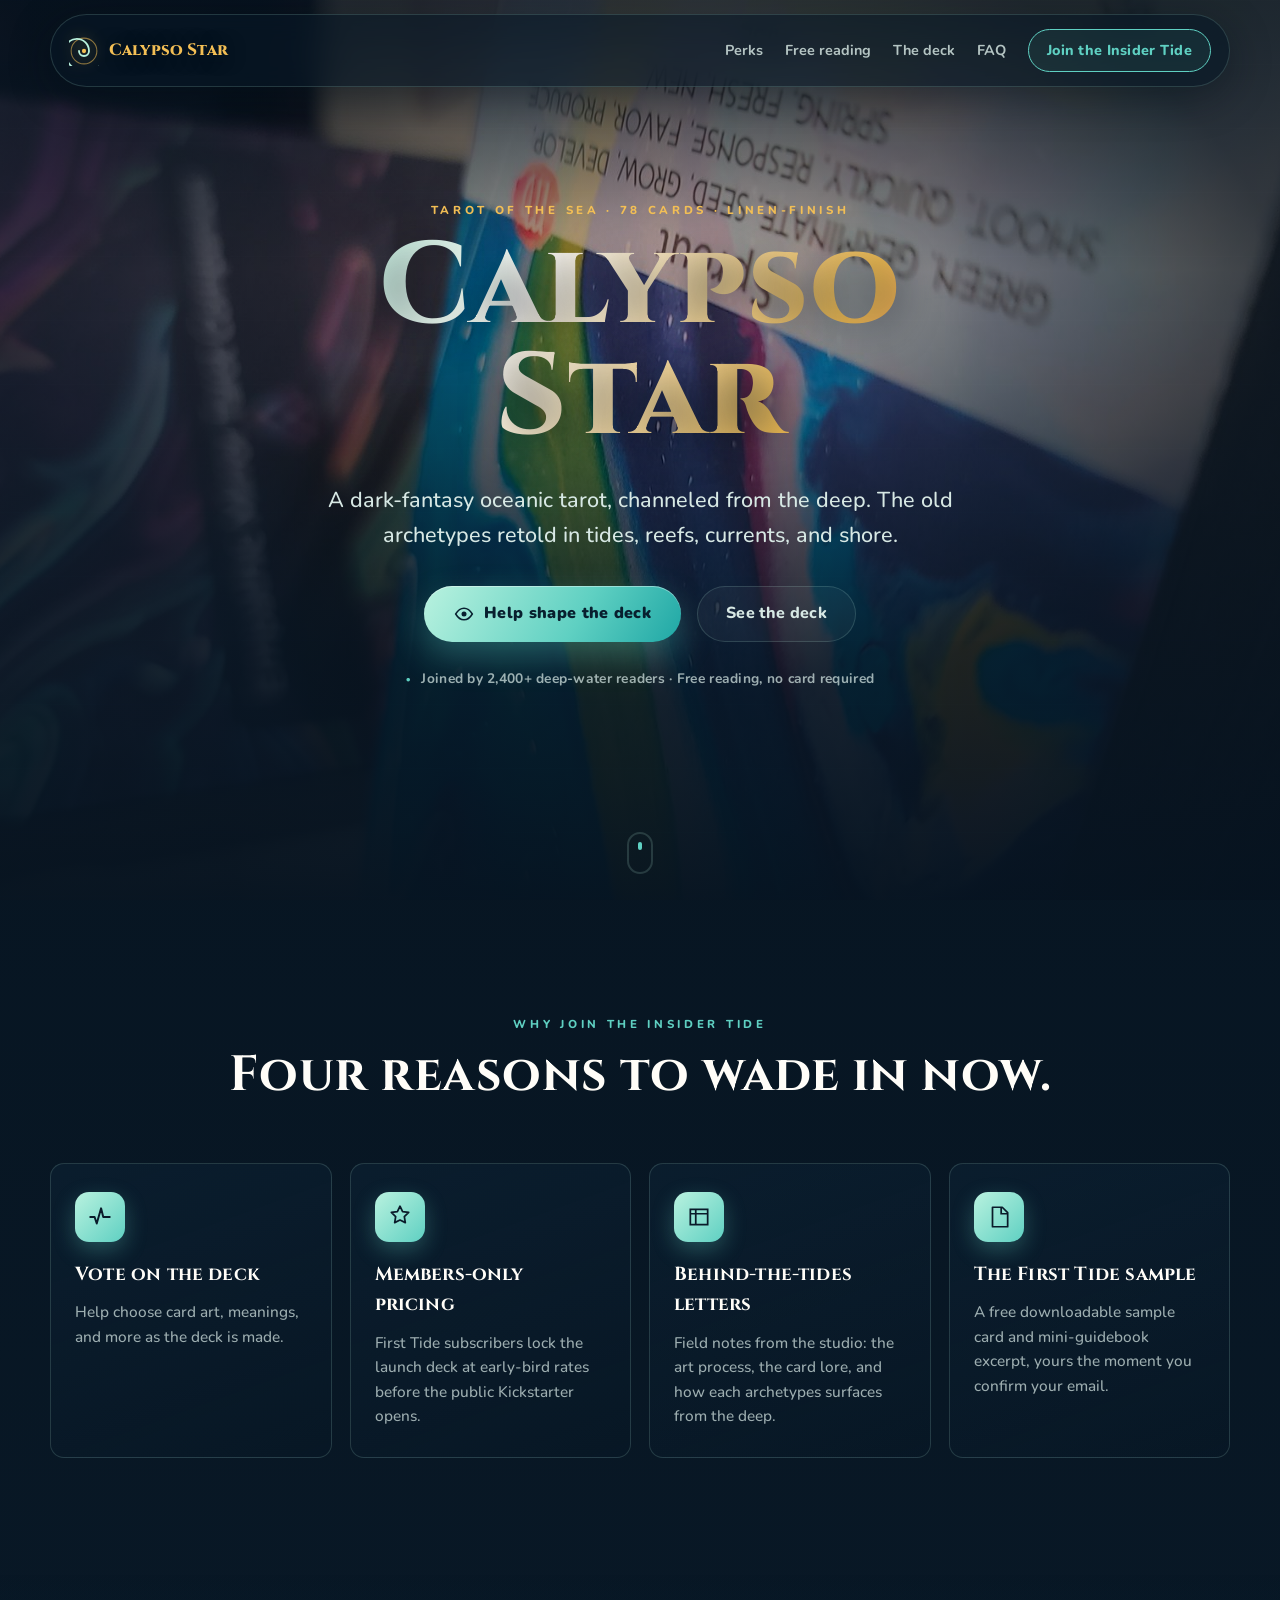
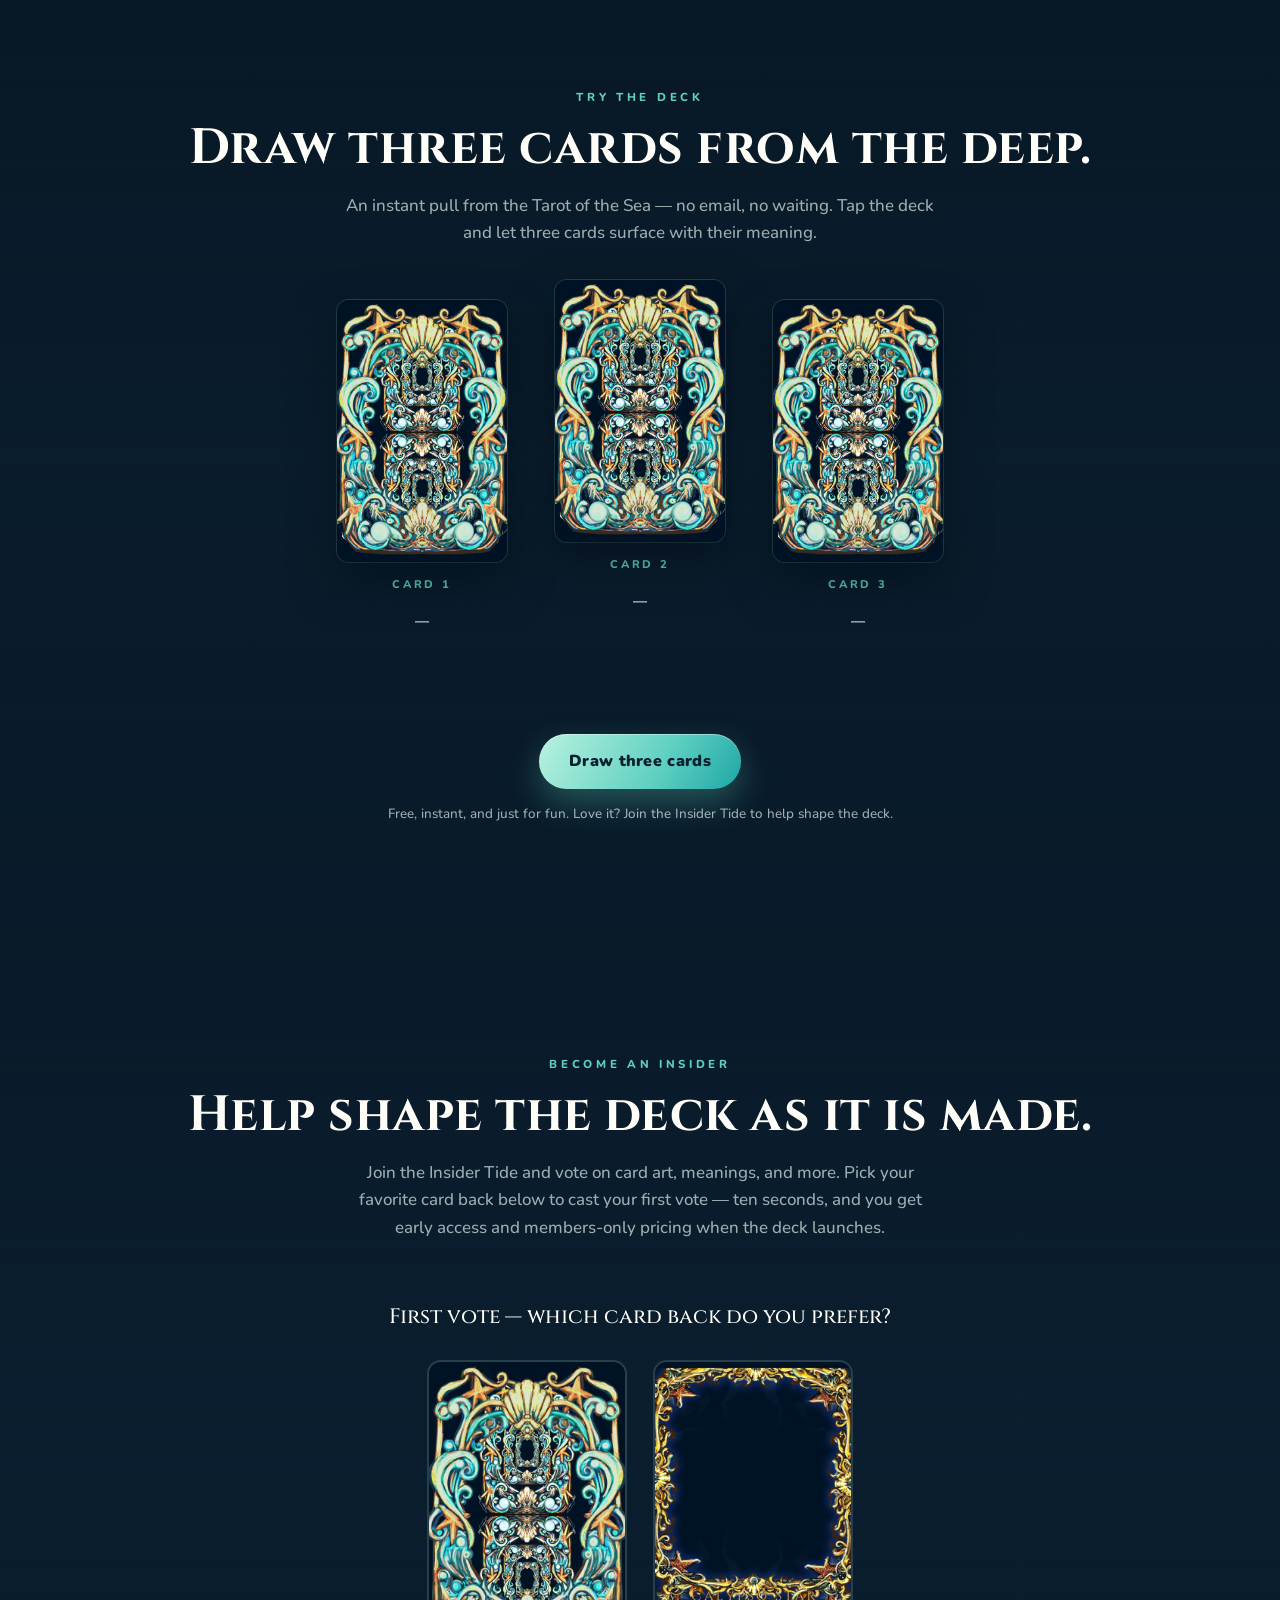
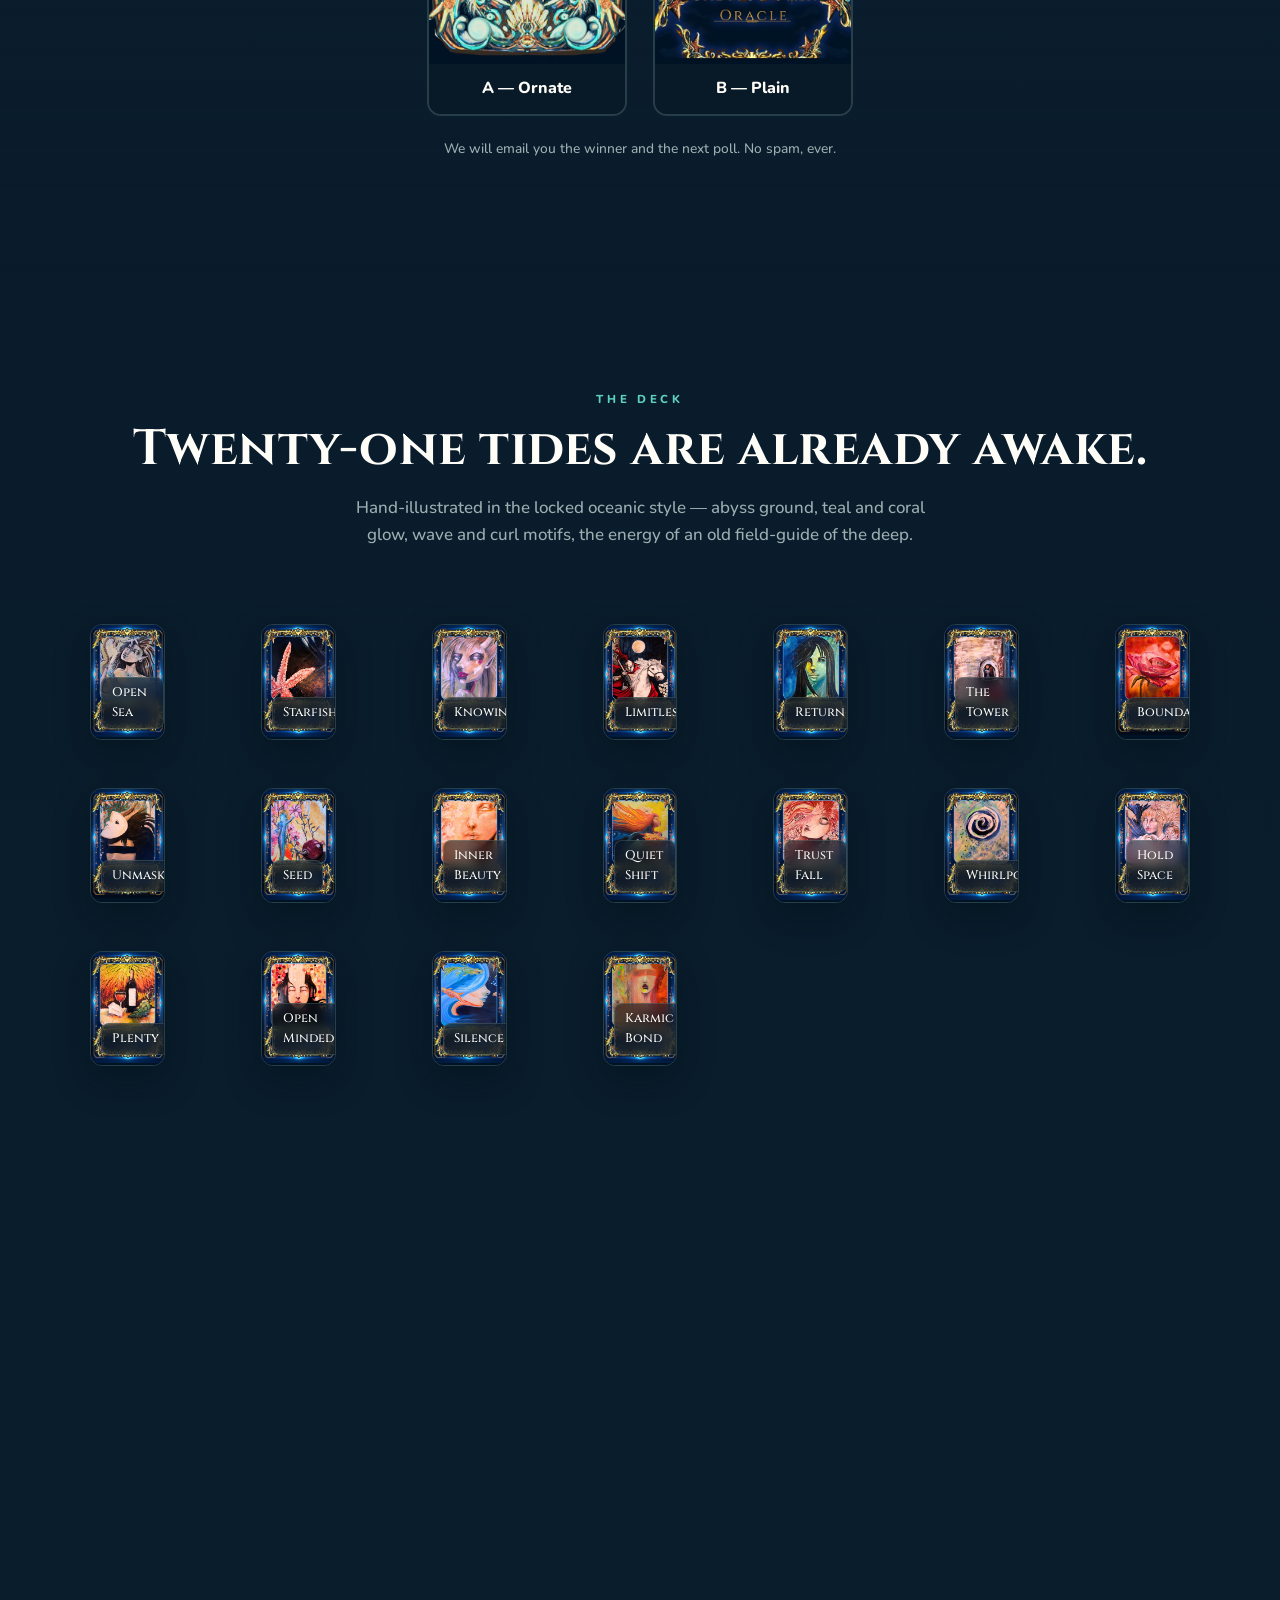
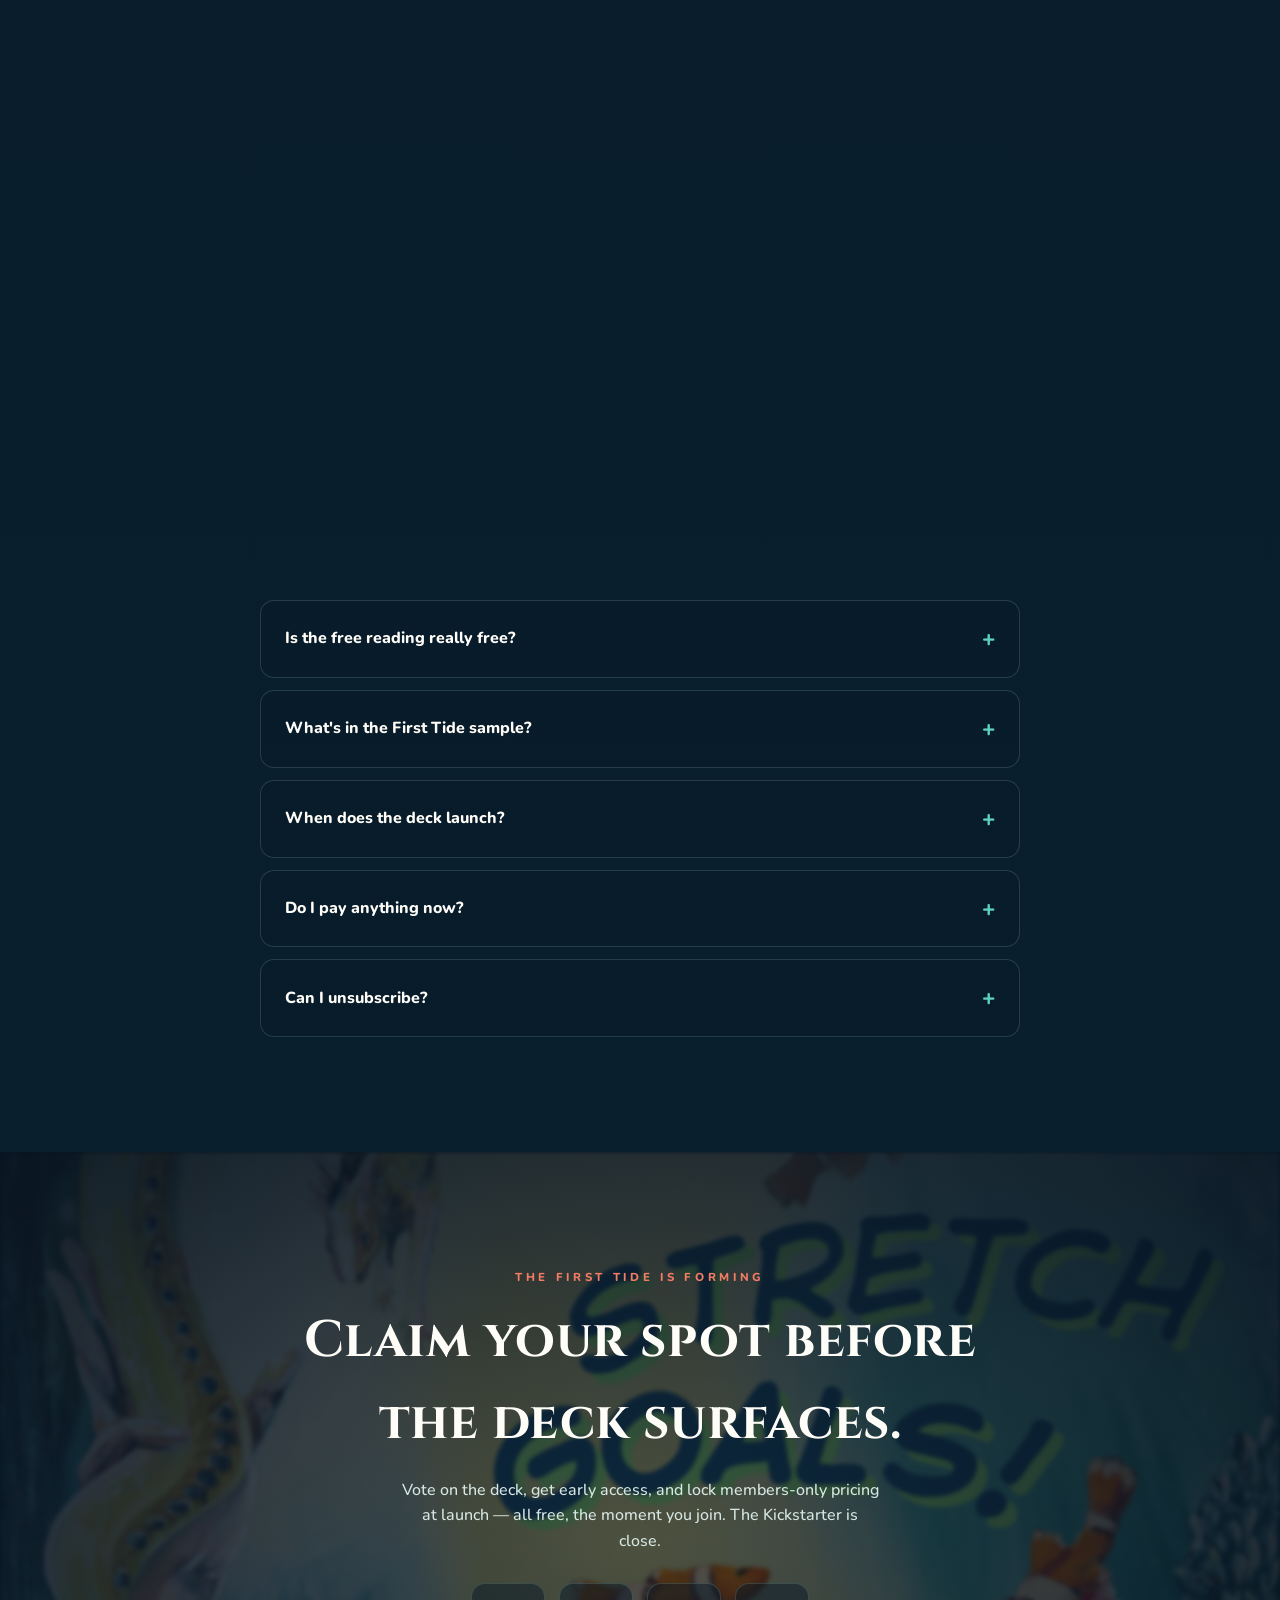
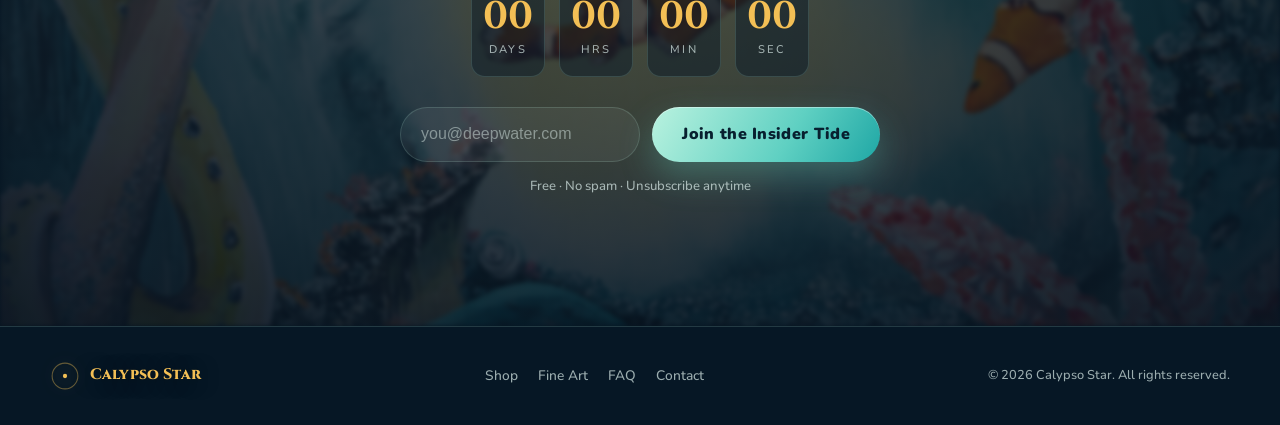
==== funnel/index.html @ 06656b69 "Initial commit: Insider prelaunch funnel + Funnel Suite builder - funnel/: optimized prelaunch page " ====
﻿<!DOCTYPE html>
<html lang="en">
<head>
<meta charset="UTF-8" />
<meta name="viewport" content="width=device-width, initial-scale=1.0" />
<title>Calypso Star: Tarot of the Sea — Get Your Free Ocean Reading</title>
<meta name="description" content="A dark-fantasy oceanic tarot channeled from the deep. Vote on the deck as it is made and join the Insider Tide for early access, members-only pricing, and polls." />
<link rel="preconnect" href="https://fonts.googleapis.com" />
<link rel="preconnect" href="https://fonts.gstatic.com" crossorigin />
<link href="https://fonts.googleapis.com/css2?family=Cinzel:wght@500;600;700;800&family=Nunito:wght@400;500;700;800;900&display=swap" rel="stylesheet" />
<link rel="stylesheet" href="funnel.css" />
    <link rel="icon" href="assets/card-back-ornate.jpg" />
    <meta property="og:title" content="Calypso Star: Tarot of the Sea — Free Ocean Reading" />
    <meta property="og:description" content="A dark-fantasy oceanic tarot channeled from the deep. Draw your free 3-card reading and join the First Tide." />
    <meta property="og:type" content="website" />
    <meta property="og:image" content="assets/campaign-calypso-centerpiece.jpg" />
    <meta name="twitter:card" content="summary_large_image" />
    <meta name="twitter:title" content="Calypso Star: Tarot of the Sea — Free Ocean Reading" />
    <meta name="twitter:description" content="Vote on the deck as it is made. Join the Insider Tide for early access." />
    <meta name="twitter:image" content="assets/campaign-calypso-centerpiece.jpg" />
    <meta name="theme-color" content="#0a1b2a" />
</head>
<body>
<canvas class="sea-canvas" aria-hidden="true"></canvas>

<header class="micro-header" id="top">
  <a class="brand" href="#top">
    <svg class="brand-sigil" viewBox="0 0 42 42" aria-hidden="true">
      <circle cx="21" cy="21" r="18" fill="none" stroke="rgba(243,191,85,.55)" stroke-width="1.5"/>
      <path d="M21 21 m-7 0 a7 7 0 1 0 14 0 a17 17 0 1 0 -34 0 a29 29 0 1 0 58 0" fill="none" stroke="url(#g)" stroke-width="2.6" stroke-linecap="round"/>
      <circle cx="21" cy="21" r="3" fill="#f3bf55"/>
      <defs><linearGradient id="g" x1="6" y1="6" x2="36" y2="36"><stop stop-color="#b9f2df"/><stop offset=".5" stop-color="#f3bf55"/><stop offset="1" stop-color="#f47c64"/></linearGradient></defs>
    </svg>
    Calypso Star
  </a>
  <nav class="micro-nav" aria-label="Funnel navigation">
    <a href="#perks">Perks</a>
    <a href="#reading">Free reading</a>
    <a href="#deck">The deck</a>
    
    <a href="#faq">FAQ</a>
    <button class="ghost-cta" type="button" data-open-modal>Join the Insider Tide</button>
  </nav>
  <button class="menu-toggle" type="button" aria-label="Open menu" aria-expanded="false">
    <span></span><span></span><span></span>
  </button>
</header>

<main>
  <!-- HERO -->
  <section class="hero" aria-labelledby="hero-title">
    <div class="hero-bg" style="background-image:url('assets/campaign-calypso-centerpiece.jpg')"></div>
    <div class="hero-veil"></div>
    <div class="hero-inner reveal">
      <p class="eyebrow">Tarot of the Sea · 78 cards · linen-finish</p>
      <h1 id="hero-title">Calypso Star</h1>
      <p class="hero-sub">A dark-fantasy oceanic tarot, channeled from the deep. The old archetypes retold in tides, reefs, currents, and shore.</p>
      <div class="hero-cta">
        <button class="primary-cta" type="button" data-open-modal>
          <svg viewBox="0 0 24 24" class="ico" aria-hidden="true"><path d="M2 12c3-5 7-7 10-7s7 2 10 7c-3 5-7 7-10 7s-7-2-10-7z" fill="none" stroke="currentColor" stroke-width="1.8"/><circle cx="12" cy="12" r="3" fill="currentColor"/></svg>
          Help shape the deck
        </button>
        <a class="secondary-cta" href="#deck">See the deck</a>
      </div>
      <p class="trust-line"><span class="dot">●</span> Joined by 2,400+ deep-water readers · Free reading, no card required</p>
    </div>
    <a class="scroll-cue" href="#perks" aria-label="Continue"><span></span></a>
  </section>

  <!-- SELLING PERKS -->
  <section class="perks" id="perks" aria-labelledby="perks-title">
    <div class="section-head reveal">
      <p class="eyebrow">Why join the Insider Tide</p>
      <h2 id="perks-title">Four reasons to wade in now.</h2>
    </div>
    <ul class="perks-grid">
      <li class="perk reveal">
        <span class="perk-ico">
          <svg viewBox="0 0 24 24" aria-hidden="true"><path d="M3 12h4l2 6 4-14 2 8h6" fill="none" stroke="currentColor" stroke-width="1.8" stroke-linecap="round" stroke-linejoin="round"/></svg>
        </span>
        <h3>Vote on the deck</h3>
        <p>Help choose card art, meanings, and more as the deck is made.</p>
      </li>
      <li class="perk reveal">
        <span class="perk-ico">
          <svg viewBox="0 0 24 24" aria-hidden="true"><path d="M12 2l2.4 5 5.6.8-4 3.9.9 5.5L12 14.8 7.1 17.2 8 11.7 4 7.8 9.6 7z" fill="none" stroke="currentColor" stroke-width="1.6" stroke-linejoin="round"/></svg>
        </span>
        <h3>Members-only pricing</h3>
        <p>First Tide subscribers lock the launch deck at early-bird rates before the public Kickstarter opens.</p>
      </li>
      <li class="perk reveal">
        <span class="perk-ico">
          <svg viewBox="0 0 24 24" aria-hidden="true"><path d="M4 5h16v14H4z" fill="none" stroke="currentColor" stroke-width="1.6"/><path d="M4 9h16M9 5v14" fill="none" stroke="currentColor" stroke-width="1.6"/></svg>
        </span>
        <h3>Behind-the-tides letters</h3>
        <p>Field notes from the studio: the art process, the card lore, and how each archetypes surfaces from the deep.</p>
      </li>
      <li class="perk reveal">
        <span class="perk-ico">
          <svg viewBox="0 0 24 24" aria-hidden="true"><path d="M6 3h9l5 5v13H6z" fill="none" stroke="currentColor" stroke-width="1.6" stroke-linejoin="round"/><path d="M14 3v6h6" fill="none" stroke="currentColor" stroke-width="1.6"/></svg>
        </span>
        <h3>The First Tide sample</h3>
        <p>A free downloadable sample card and mini-guidebook excerpt, yours the moment you confirm your email.</p>
      </li>
    </ul>
  </section>

  <!-- LEAD MAGNET: GATED READING -->
      <section class="reading" id="draw" aria-labelledby="draw-title">
    <div class="section-head reveal">
      <p class="eyebrow">Try the deck</p>
      <h2 id="draw-title">Draw three cards from the deep.</h2>
      <p class="section-lede">An instant pull from the Tarot of the Sea — no email, no waiting. Tap the deck and let three cards surface with their meaning.</p>
    </div>

    <div class="reading-stage reveal" id="reading-stage">
      <article class="r-card" data-pos="0" style="--lift:-6px">
        <button class="r-card-btn" type="button" aria-label="Draw card 1">
          <span class="r-inner">
            <img class="r-face r-back" src="assets/card-back-ornate.jpg" alt="" />
            <img class="r-face r-front" data-front alt="" />
          </span>
        </button>
        <p class="r-label">Card 1</p>
        <h3 class="r-name" data-name>—</h3>
        <p class="r-msg" data-msg></p>
      </article>
      <article class="r-card" data-pos="1" style="--lift:-26px">
        <button class="r-card-btn" type="button" aria-label="Draw card 2">
          <span class="r-inner">
            <img class="r-face r-back" src="assets/card-back-ornate.jpg" alt="" />
            <img class="r-face r-front" data-front alt="" />
          </span>
        </button>
        <p class="r-label">Card 2</p>
        <h3 class="r-name" data-name>—</h3>
        <p class="r-msg" data-msg></p>
      </article>
      <article class="r-card" data-pos="2" style="--lift:-6px">
        <button class="r-card-btn" type="button" aria-label="Draw card 3">
          <span class="r-inner">
            <img class="r-face r-back" src="assets/card-back-ornate.jpg" alt="" />
            <img class="r-face r-front" data-front alt="" />
          </span>
        </button>
        <p class="r-label">Card 3</p>
        <h3 class="r-name" data-name>—</h3>
        <p class="r-msg" data-msg></p>
      </article>
    </div>

    <div class="reading-cta reveal" id="reading-cta">
      <button class="primary-cta" type="button" id="draw-cards">Draw three cards</button>
      <p class="reading-note">Free, instant, and just for fun. Love it? <a href="#vote">Join the Insider Tide</a> to help shape the deck.</p>
    </div>
  </section>

  <section class="insider" id="vote" aria-labelledby="vote-title">
    <div class="section-head reveal">
      <p class="eyebrow">Become an insider</p>
      <h2 id="vote-title">Help shape the deck as it is made.</h2>
      <p class="section-lede">Join the Insider Tide and vote on card art, meanings, and more. Pick your favorite card back below to cast your first vote — ten seconds, and you get early access and members-only pricing when the deck launches.</p>
    </div>

    <div class="poll reveal" id="poll">
      <p class="poll-q">First vote — which card back do you prefer?</p>
      <div class="poll-options">
        <button class="poll-opt" data-vote="A - Ornate" type="button" aria-label="Vote for card back A">
          <img src="assets/card-back-ornate.jpg" alt="Card back A, ornate" />
          <span class="poll-label">A — Ornate</span>
        </button>
        <button class="poll-opt" data-vote="B - Plain" type="button" aria-label="Vote for card back B">
          <img src="assets/card-back.jpg" alt="Card back B, plain" />
          <span class="poll-label">B — Plain</span>
        </button>
      </div>
      <p class="poll-note">We will email you the winner and the next poll. No spam, ever.</p>
    </div>
  </section>

  <!-- DECK SHOWCASE -->
  <section class="deck" id="deck" aria-labelledby="deck-title">
    <div class="section-head reveal">
      <p class="eyebrow">The deck</p>
      <h2 id="deck-title">Twenty-one tides are already awake.</h2>
      <p class="section-lede">Hand-illustrated in the locked oceanic style — abyss ground, teal and coral glow, wave and curl motifs, the energy of an old field-guide of the deep.</p>
    </div>
    <div class="deck-grid" id="deck-grid" aria-label="Completed card art"></div>
  </section>

  <!-- SOCIAL PROOF -->
  <section class="proof" aria-labelledby="proof-title">
    <div class="section-head reveal">
      <p class="eyebrow">From the current</p>
      <h2 id="proof-title">Readers already in the deep.</h2>
    </div>
    <div class="proof-stats reveal">
      <div><b>2,400+</b><span>First Tide readers</span></div>
      <div><b>4.9</b><span>avg deck rating</span></div>
      <div><b>78</b><span>cards, fully illustrated</span></div>
      <div><b>$40K</b><span>internal launch target</span></div>
    </div>
    <div class="quotes">
      <figure class="quote reveal">
        <blockquote>“The cards read like the sea actually answered me. I have never had a deck feel this personal.”</blockquote>
        <figcaption><span class="avatar">M</span>Marisol R. · Brooklyn, NY</figcaption>
      </figure>
      <figure class="quote reveal">
        <blockquote>“I came for the art and stayed for the readings. The Pearl Cage alone was worth the email.”</blockquote>
        <figcaption><span class="avatar">D</span>Devon K. · Portland, OR</figcaption>
      </figure>
      <figure class="quote reveal">
        <blockquote>“Dark, gorgeous, and weirdly accurate. My free reading named the exact thing I'd been avoiding.”</blockquote>
        <figcaption><span class="avatar">P</span>Priya N. · Austin, TX</figcaption>
      </figure>
    </div>
  </section>

  <!-- TIERS -->
  <!-- FAQ -->
  <section class="faq" id="faq" aria-labelledby="faq-title">
    <div class="section-head reveal">
      <p class="eyebrow">Before you dive</p>
      <h2 id="faq-title">Questions from the shore.</h2>
    </div>
    <div class="faq-list">
      <details class="faq-item reveal"><summary>Is the free reading really free?</summary><p>Yes. No card, no trial. You give an email so we can send your reading and the sample card, and that's it.</p></details>
      <details class="faq-item reveal"><summary>What's in the First Tide sample?</summary><p>A high-res sample card from the deck plus a mini-guidebook excerpt showing the art, the upright/reversed meanings, and the “ask” prompt.</p></details>
      <details class="faq-item reveal"><summary>When does the deck launch?</summary><p>The Kickstarter opens this season. First Tide readers get the launch date, early-bird pricing, and first access 48 hours before the public.</p></details>
      <details class="faq-item reveal"><summary>Do I pay anything now?</summary><p>No. Joining the Insider Tide is completely free. You only pledge on Kickstarter when it launches, and only if you choose to.</p></details>
      <details class="faq-item reveal"><summary>Can I unsubscribe?</summary><p>Anytime, one click. We send quiet transmissions — not a firehose.</p></details>
    </div>
  </section>

  <!-- FINAL URGENCY CTA -->
  <section class="final" id="claim" aria-labelledby="final-title">
    <div class="final-bg" style="background-image:url('assets/stretch-goals-world.png')"></div>
    <div class="final-veil"></div>
    <div class="final-inner reveal">
      <p class="eyebrow">The first tide is forming</p>
      <h2 id="final-title">Claim your spot before the deck surfaces.</h2>
      <p class="final-lede">Vote on the deck, get early access, and lock members-only pricing at launch — all free, the moment you join. The Kickstarter is close.</p>
      <div class="countdown" id="countdown" aria-label="Time until launch">
        <div><b data-cd="d">--</b><span>days</span></div>
        <div><b data-cd="h">--</b><span>hrs</span></div>
        <div><b data-cd="m">--</b><span>min</span></div>
        <div><b data-cd="s">--</b><span>sec</span></div>
      </div>
      <form class="inline-capture" id="inline-capture" novalidate>
      <input type="text" name="website" class="hp" tabindex="-1" autocomplete="off" aria-hidden="true" placeholder="Leave empty" />
        <label class="sr-only" for="inline-email">Email address</label>
        <input id="inline-email" name="email" type="email" inputmode="email" placeholder="you@deepwater.com" autocomplete="email" required />
        <button class="primary-cta" type="submit">Join the Insider Tide</button>
      </form>
      <p class="final-note" id="inline-note">Free · No spam · Unsubscribe anytime</p>
    </div>
  </section>
</main>

<footer class="site-footer">
  <div class="footer-inner">
    <span class="brand small">
      <svg class="brand-sigil" viewBox="0 0 42 42" aria-hidden="true"><circle cx="21" cy="21" r="18" fill="none" stroke="rgba(243,191,85,.4)" stroke-width="1.5"/><circle cx="21" cy="21" r="3" fill="#f3bf55"/></svg>
      Calypso Star
    </span>
    <nav aria-label="Footer">
      <a href="https://shop.calypsostar.com">Shop</a>
      <a href="https://shop.calypsostar.com/fine-art/index.html">Fine Art</a>
      <a href="#faq">FAQ</a>
      <a href="mailto:hello@calypsostar.com">Contact</a>
    </nav>
    <p class="copy">© 2026 Calypso Star. All rights reserved.</p>
  </div>
</footer>

<!-- MULTI-STEP OPT-IN MODAL -->
<div class="modal" id="modal" role="dialog" aria-modal="true" aria-labelledby="modal-title" hidden>
  <div class="modal-card" role="document">
    <button class="modal-close" type="button" aria-label="Close" data-close-modal>
      <svg viewBox="0 0 24 24" aria-hidden="true"><path d="M6 6l12 12M18 6L6 18" stroke="currentColor" stroke-width="2" stroke-linecap="round"/></svg>
    </button>

    <div class="modal-deck" aria-hidden="true">
      <img src="assets/card-back-ornate.jpg" alt="" class="md md1"/>
      <img src="assets/card-back-ornate.jpg" alt="" class="md md2"/>
      <img src="assets/card-back-ornate.jpg" alt="" class="md md3"/>
    </div>

    <div class="modal-progress" aria-hidden="true"><span data-step-dot="0"></span><span data-step-dot="1"></span></div>

    <div class="modal-step" data-step="0">
      <p class="eyebrow" id="modal-eyebrow">Join the Insider Tide</p>
      <h2 id="modal-title" class="modal-title">Help shape the deck.</h2>
      <p class="modal-sub" id="modal-sub">Join to vote on card art, meanings, and more — and get early access and members-only pricing when it launches.</p>
      <form class="modal-form" data-modal-form="0" novalidate>
        <input type="text" name="website" class="hp" tabindex="-1" autocomplete="off" aria-hidden="true" placeholder="Leave empty" />
        <label class="field">
          <span class="field-label">Your first name <em>(optional)</em></span>
          <input type="text" name="name" autocomplete="given-name" placeholder="Calypso" />
        </label>
        <label class="field">
          <span class="field-label">Email address</span>
          <input type="email" name="email" inputmode="email" autocomplete="email" placeholder="you@deepwater.com" required />
        </label>
        <label class="consent">
          <input type="checkbox" name="consent" required />
          <span>Add me to the Insider Tide for polls, early access, and launch news. Unsubscribe anytime. See our <a href="privacy.html" target="_blank" rel="noreferrer">privacy policy</a>.</span>
        </label>
        <button class="primary-cta full" type="submit" id="modal-submit">Join the Insider Tide</button>
        <p class="modal-fineprint">We guard your inbox. No spam, ever.</p>
      </form>
    </div>

    <div class="modal-step" data-step="1" hidden aria-live="polite">
      <p class="eyebrow">You are in</p>
      <h2 class="modal-title" id="reveal-greeting">Your vote is recorded.</h2>
      <p class="modal-sub" id="reveal-sub">We will email you the winner and the next poll. Welcome to the Insider Tide.</p>
      <div class="reveal-actions">
        <a class="secondary-cta full" href="#deck" data-close-modal>See the deck →</a>
      </div>
      <p class="modal-fineprint">Early access and members-only pricing are yours when the deck launches.</p>
    </div>
  </div>
  <div class="modal-scrim" data-close-modal></div>
</div>

<script src="funnel.js"></script>
</body>
</html>
---- funnel/funnel.css ----
﻿:root{
  --ink:#061320;
  --deep:#0a1b2a;
  --deep-2:#0d2336;
  --reef:#1fa7a5;
  --teal:#5fd0c2;
  --foam:#d7e8e4;
  --foam-bright:#b9f2df;
  --gold:#f3bf55;
  --coral:#e07a5f;
  --coral-bright:#f47c64;
  --linen:#f7ead3;
  --white:#fffdf8;
  --muted:rgba(215,232,228,.72);
  --line:rgba(185,242,223,.16);
  --shadow:0 24px 70px rgba(2,12,20,.42);
  --max:1180px;
  --radius:14px;
}
*{box-sizing:border-box}
html{scroll-behavior:smooth}
body{
  margin:0;min-height:100vh;color:var(--white);
  font-family:"Nunito",sans-serif;font-weight:500;
  background:linear-gradient(180deg,#06131f 0%,#0a1b2a 40%,#08202f 100%);
  overflow-x:hidden;line-height:1.6;
}
body::before{
  content:"";position:fixed;inset:0;z-index:-2;
  background:
    radial-gradient(60% 50% at 18% 8%,rgba(95,208,194,.16),transparent 60%),
    radial-gradient(50% 45% at 86% 22%,rgba(224,122,95,.14),transparent 60%),
    radial-gradient(70% 60% at 50% 110%,rgba(31,167,165,.16),transparent 60%);
  pointer-events:none;
}
body::after{
  content:"";position:fixed;inset:0;z-index:6;
  background-image:
    linear-gradient(rgba(255,255,255,.035) 1px,transparent 1px),
    linear-gradient(90deg,rgba(255,255,255,.025) 1px,transparent 1px);
  background-size:64px 64px;mix-blend-mode:soft-light;opacity:.3;pointer-events:none;
}
a{color:inherit;text-decoration:none}
button{font:inherit;cursor:pointer}
img{display:block;max-width:100%}
h1,h2,h3,.brand{font-family:"Cinzel",serif;letter-spacing:.01em}
.sr-only{position:absolute;width:1px;height:1px;overflow:hidden;clip:rect(0 0 0 0)}
.sea-canvas{position:fixed;inset:0;z-index:0;width:100%;height:100%;pointer-events:none;opacity:.5}

/* layout helpers */
.wrap{width:min(100% - 48px,var(--max));margin-inline:auto}
section{position:relative;z-index:2;padding:clamp(64px,9vw,120px) 0}
.section-head{width:min(100% - 48px,var(--max));margin:0 auto clamp(36px,5vw,60px);text-align:center}
.eyebrow{
  text-transform:uppercase;letter-spacing:.32em;font-size:.72rem;font-weight:800;
  color:var(--teal);margin:0 0 14px;
}
.section-head h2{font-size:clamp(1.9rem,4.4vw,3.1rem);line-height:1.12;margin:0 0 16px;font-weight:700}
.section-lede{max-width:60ch;margin:0 auto;color:var(--muted);font-size:1.06rem}

/* reveal-on-scroll */
.reveal{opacity:0;transform:translateY(26px);transition:opacity .8s cubic-bezier(.2,.7,.2,1),transform .8s cubic-bezier(.2,.7,.2,1)}
.reveal.in{opacity:1;transform:none}

/* header */
.micro-header{
  position:fixed;top:0;left:50%;transform:translateX(-50%);
  width:min(100% - 24px,var(--max));z-index:40;
  display:flex;align-items:center;justify-content:space-between;gap:18px;
  padding:14px 18px;margin-top:14px;
  border:1px solid var(--line);border-radius:999px;
  background:rgba(8,24,38,.62);backdrop-filter:blur(14px);
  box-shadow:0 10px 40px rgba(2,12,20,.4);transition:background .3s,box-shadow .3s;
}
.micro-header.scrolled{background:rgba(8,24,38,.86);box-shadow:0 12px 48px rgba(2,12,20,.55)}
.brand{display:inline-flex;align-items:center;gap:10px;color:var(--gold);font-size:1.02rem;font-weight:800;text-shadow:0 2px 18px rgba(0,0,0,.5)}
.brand-sigil{width:30px;height:30px;flex:0 0 auto;filter:drop-shadow(0 0 8px rgba(243,191,85,.4))}
.brand.small{font-size:.95rem}
.micro-nav{display:flex;align-items:center;gap:22px;font-size:.9rem;font-weight:700;color:var(--foam)}
.micro-nav a{opacity:.82;transition:opacity .2s,color .2s}
.micro-nav a:hover{opacity:1;color:var(--teal)}
.ghost-cta{
  border:1px solid var(--teal);color:var(--teal);background:rgba(95,208,194,.08);
  padding:9px 18px;border-radius:999px;font-weight:800;letter-spacing:.02em;
  transition:background .2s,box-shadow .2s,transform .15s;
}
.ghost-cta:hover{background:rgba(95,208,194,.18);box-shadow:0 0 22px rgba(95,208,194,.35)}
.menu-toggle{display:none;flex-direction:column;gap:5px;padding:8px;background:none;border:none}
.menu-toggle span{width:22px;height:2px;background:var(--foam);border-radius:2px;transition:transform .3s,opacity .2s}

/* buttons */
.primary-cta{
  display:inline-flex;align-items:center;justify-content:center;gap:10px;
  font-family:"Nunito",sans-serif;font-weight:900;letter-spacing:.02em;
  color:#08202f;background:linear-gradient(120deg,var(--foam-bright),var(--teal) 60%,var(--reef));
  padding:15px 30px;border:none;border-radius:999px;font-size:1rem;
  box-shadow:0 14px 34px rgba(95,208,194,.32),inset 0 1px 0 rgba(255,255,255,.4);
  transition:transform .15s,box-shadow .25s,filter .2s;
}
.primary-cta:hover{transform:translateY(-2px);box-shadow:0 20px 44px rgba(95,208,194,.42)}
.primary-cta:active{transform:translateY(0)}
.primary-cta.full{width:100%}
.primary-cta .ico{width:20px;height:20px}
.secondary-cta{
  display:inline-flex;align-items:center;justify-content:center;gap:10px;
  font-weight:800;letter-spacing:.02em;color:var(--foam);
  border:1px solid var(--line);background:rgba(255,255,255,.04);
  padding:14px 28px;border-radius:999px;font-size:1rem;transition:background .2s,border-color .2s;
}
.secondary-cta:hover{background:rgba(255,255,255,.1);border-color:var(--teal);color:var(--white)}
.secondary-cta.full{width:100%}

/* HERO */
.hero{min-height:100svh;display:flex;align-items:center;text-align:center;padding-top:120px;overflow:hidden}
.hero-bg{position:absolute;inset:0;background-size:cover;background-position:center;filter:saturate(1.05) contrast(1.05);transform:scale(1.06)}
.hero-veil{position:absolute;inset:0;background:
  radial-gradient(70% 60% at 50% 35%,rgba(8,24,38,.15),rgba(6,19,32,.78) 72%),
  linear-gradient(180deg,rgba(6,19,32,.55) 0%,transparent 30%,rgba(6,19,32,.92) 100%)}
.hero-inner{position:relative;z-index:2;width:min(100% - 48px,820px);margin:0 auto}
.hero .eyebrow{color:var(--gold)}
.hero h1{font-size:clamp(3.2rem,11vw,7.2rem);line-height:.96;margin:.1em 0 .25em;font-weight:800;
  text-shadow:0 6px 40px rgba(2,12,20,.6);
  background:linear-gradient(120deg,var(--foam-bright) 8%,var(--white) 35%,var(--gold) 70%,var(--coral-bright));
  -webkit-background-clip:text;background-clip:text;color:transparent}
.hero-sub{font-size:clamp(1.05rem,2.4vw,1.35rem);color:var(--foam);max-width:52ch;margin:0 auto 34px}
.hero-cta{display:flex;gap:16px;justify-content:center;flex-wrap:wrap;margin-bottom:26px}
.trust-line{font-size:.86rem;color:var(--muted);font-weight:700;letter-spacing:.02em}
.trust-line .dot{color:var(--teal);font-size:.6em;vertical-align:middle;margin-right:6px;animation:pulse 2s infinite}
@keyframes pulse{0%,100%{opacity:.4}50%{opacity:1}}
.scroll-cue{position:absolute;bottom:26px;left:50%;transform:translateX(-50%);z-index:2;width:26px;height:42px;border:2px solid var(--line);border-radius:14px;display:flex;justify-content:center;padding-top:8px}
.scroll-cue span{width:4px;height:8px;background:var(--teal);border-radius:4px;animation:cue 1.8s infinite}
@keyframes cue{0%{transform:translateY(0);opacity:1}70%{transform:translateY(12px);opacity:0}100%{opacity:0}}

/* perks */
.perks-grid{list-style:none;margin:0;padding:0;width:min(100% - 48px,var(--max));margin-inline:auto;
  display:grid;grid-template-columns:repeat(4,1fr);gap:18px}
.perk{border:1px solid var(--line);border-radius:var(--radius);padding:28px 24px;
  background:linear-gradient(160deg,rgba(13,35,54,.55),rgba(8,24,38,.4));transition:transform .25s,box-shadow .25s,border-color .25s}
.perk:hover{transform:translateY(-6px);border-color:rgba(95,208,194,.4);box-shadow:0 22px 50px rgba(2,12,20,.4)}
.perk-ico{display:grid;place-items:center;width:50px;height:50px;border-radius:14px;margin-bottom:18px;
  color:var(--deep);background:linear-gradient(135deg,var(--foam-bright),var(--teal));box-shadow:0 8px 22px rgba(95,208,194,.3)}
.perk-ico svg{width:26px;height:26px}
.perk h3{font-size:1.18rem;margin:0 0 10px;color:var(--white)}
.perk p{margin:0;color:var(--muted);font-size:.96rem}

/* reading */
.reading{background:linear-gradient(180deg,transparent,rgba(13,35,54,.4),transparent)}
.reading-stage{display:flex;justify-content:center;align-items:flex-end;gap:clamp(14px,4vw,48px);flex-wrap:wrap;margin-bottom:40px}
.r-card{display:flex;flex-direction:column;align-items:center;gap:14px;max-width:230px;transform:translateY(var(--lift,0))}
.r-card-btn{padding:0;border:none;background:none}
.r-inner{position:relative;width:170px;height:262px;perspective:900px;display:block;transform-style:preserve-3d}
.r-face{position:absolute;inset:0;width:100%;height:100%;border-radius:12px;object-fit:cover;
  box-shadow:0 18px 44px rgba(2,12,20,.55),0 0 0 1px rgba(185,242,223,.18);backface-visibility:hidden}
.r-front{transform:rotateY(180deg)}
.r-card.flipped .r-inner{transform:rotateY(180deg)}
.r-inner{transition:transform 1s cubic-bezier(.2,.8,.2,1)}
.r-back{filter:saturate(1.05)}
.r-label{text-transform:uppercase;letter-spacing:.26em;font-size:.7rem;color:var(--teal);font-weight:800;margin:0}
.r-name{font-size:1.1rem;margin:0;color:var(--white)}
.r-msg{font-size:.9rem;color:var(--muted);text-align:center;margin:0;max-width:30ch;min-height:2.6em}
.reading-cta{text-align:center}
.reading-note{font-size:.84rem;color:var(--muted);margin:14px 0 0}

/* deck */
.deck-grid{width:min(100% - 48px,var(--max));margin-inline:auto;display:grid;
  grid-template-columns:repeat(auto-fill,minmax(150px,1fr));gap:16px}
.deck-card{position:relative;border-radius:12px;overflow:hidden;border:1px solid var(--line);
  aspect-ratio:170/262;box-shadow:0 14px 34px rgba(2,12,20,.4);transition:transform .3s,box-shadow .3s}
.deck-card img{width:100%;height:100%;object-fit:cover;transition:transform .5s}
.deck-card:hover{transform:translateY(-6px) scale(1.01);box-shadow:0 22px 50px rgba(2,12,20,.5)}
.deck-card:hover img{transform:scale(1.06)}
.deck-card .deck-tag{position:absolute;left:10px;bottom:10px;font-family:"Cinzel",serif;font-size:.78rem;
  color:var(--white);background:rgba(6,19,32,.55);backdrop-filter:blur(6px);
  padding:5px 10px;border-radius:8px;border:1px solid var(--line)}

/* proof */
.proof-stats{width:min(100% - 48px,var(--max));margin:0 auto 40px;display:grid;grid-template-columns:repeat(4,1fr);gap:18px;text-align:center}
.proof-stats div{border:1px solid var(--line);border-radius:var(--radius);padding:24px 12px;background:rgba(8,24,38,.4)}
.proof-stats b{display:block;font-family:"Cinzel",serif;font-size:clamp(1.6rem,4vw,2.4rem);color:var(--gold)}
.proof-stats span{font-size:.82rem;color:var(--muted);letter-spacing:.04em}
.quotes{width:min(100% - 48px,var(--max));margin-inline:auto;display:grid;grid-template-columns:repeat(3,1fr);gap:18px}
.quote{margin:0;border:1px solid var(--line);border-radius:var(--radius);padding:26px 24px;
  background:linear-gradient(160deg,rgba(13,35,54,.5),rgba(8,24,38,.35))}
.quote blockquote{margin:0 0 16px;font-size:1.05rem;color:var(--foam);font-style:italic;line-height:1.55}
.quote figcaption{display:flex;align-items:center;gap:12px;font-weight:800;font-size:.9rem;color:var(--white)}
.avatar{display:grid;place-items:center;width:36px;height:36px;border-radius:999px;flex:0 0 auto;
  background:linear-gradient(135deg,var(--coral),var(--gold));color:var(--deep);font-family:"Cinzel",serif}

/* tiers */
.tier-grid{width:min(100% - 48px,var(--max));margin-inline:auto;display:grid;grid-template-columns:repeat(3,1fr);gap:20px;align-items:stretch}
.tier{position:relative;border:1px solid var(--line);border-radius:18px;padding:30px 26px;
  background:linear-gradient(165deg,rgba(13,35,54,.55),rgba(8,24,38,.4));display:flex;flex-direction:column}
.tier-featured{border-color:var(--teal);box-shadow:0 0 0 1px var(--teal),0 26px 60px rgba(95,208,194,.22);
  background:linear-gradient(165deg,rgba(20,52,74,.7),rgba(8,24,38,.45));transform:scale(1.03)}
.tier-badge{position:absolute;top:-13px;left:50%;transform:translateX(-50%);background:linear-gradient(120deg,var(--foam-bright),var(--teal));color:var(--deep);
  font-weight:900;font-size:.72rem;letter-spacing:.14em;text-transform:uppercase;padding:6px 14px;border-radius:999px;white-space:nowrap;box-shadow:0 8px 20px rgba(95,208,194,.4)}
.tier h3{font-size:1.4rem;margin:0 0 8px;color:var(--white)}
.tier-price{margin:0 0 4px;display:flex;align-items:baseline;gap:10px}
.tier-price .strike{color:var(--muted);text-decoration:line-through;font-size:1rem}
.tier-price b{font-family:"Cinzel",serif;font-size:2.1rem;color:var(--gold)}
.tier-sub{margin:0 0 18px;font-size:.82rem;color:var(--teal);font-weight:800;letter-spacing:.04em}
.tier ul{list-style:none;margin:0 0 24px;padding:0;display:grid;gap:10px}
.tier li{position:relative;padding-left:28px;color:var(--foam);font-size:.95rem}
.tier li::before{content:"";position:absolute;left:0;top:.5em;width:14px;height:14px;border-radius:999px;
  background:radial-gradient(circle at 35% 30%,var(--foam-bright),var(--teal));box-shadow:0 0 10px rgba(95,208,194,.5)}
.tier-cta{margin-top:auto;border:1px solid var(--teal);background:rgba(95,208,194,.08);color:var(--teal);
  padding:13px;border-radius:999px;font-weight:800;transition:background .2s,transform .15s}
.tier-cta:hover{background:rgba(95,208,194,.2);transform:translateY(-2px)}
.tier-featured .tier-cta{background:linear-gradient(120deg,var(--foam-bright),var(--teal));color:var(--deep);border:none}
.tier-note{text-align:center;color:var(--muted);font-size:.86rem;margin-top:22px}

/* faq */
.faq-list{width:min(100% - 48px,760px);margin-inline:auto;display:grid;gap:12px}
.faq-item{border:1px solid var(--line);border-radius:var(--radius);background:rgba(8,24,38,.42);overflow:hidden}
.faq-item summary{cursor:pointer;list-style:none;padding:20px 24px;font-weight:800;color:var(--white);
  display:flex;justify-content:space-between;align-items:center;gap:14px}
.faq-item summary::-webkit-details-marker{display:none}
.faq-item summary::after{content:"+";font-size:1.4rem;color:var(--teal);transition:transform .3s}
.faq-item[open] summary::after{transform:rotate(45deg)}
.faq-item p{margin:0;padding:0 24px 22px;color:var(--muted)}

/* final */
.final{position:relative;overflow:hidden;text-align:center}
.final-bg{position:absolute;inset:0;background-size:cover;background-position:center;filter:blur(2px) saturate(1.1) brightness(.7)}
.final-veil{position:absolute;inset:0;background:radial-gradient(70% 70% at 50% 50%,rgba(8,24,38,.55),rgba(6,19,32,.92))}
.final-inner{position:relative;z-index:2;width:min(100% - 48px,680px);margin:0 auto}
.final .eyebrow{color:var(--coral-bright)}
.final-inner h2{font-size:clamp(2rem,5vw,3.2rem);margin:0 0 14px}
.final-lede{color:var(--foam);margin:0 auto 28px;max-width:48ch}
.countdown{display:flex;justify-content:center;gap:14px;margin-bottom:30px}
.countdown div{min-width:74px;border:1px solid var(--line);border-radius:14px;padding:14px 8px;background:rgba(8,24,38,.5)}
.countdown b{display:block;font-family:"Cinzel",serif;font-size:clamp(1.6rem,5vw,2.4rem);color:var(--gold);line-height:1}
.countdown span{font-size:.7rem;text-transform:uppercase;letter-spacing:.2em;color:var(--muted)}
.inline-capture{display:flex;gap:12px;justify-content:center;max-width:480px;margin:0 auto;flex-wrap:wrap}
.inline-capture input{flex:1;min-width:200px;background:rgba(255,255,255,.06);border:1px solid var(--line);
  color:var(--white);padding:15px 20px;border-radius:999px;font-size:1rem;outline:none;transition:border-color .2s,box-shadow .2s}
.inline-capture input::placeholder{color:rgba(215,232,228,.5)}
.inline-capture input:focus{border-color:var(--teal);box-shadow:0 0 0 3px rgba(95,208,194,.18)}
.final-note{margin-top:14px;font-size:.82rem;color:var(--muted)}
.final-note.ok{color:var(--foam-bright);font-weight:800}

/* footer */
.site-footer{position:relative;z-index:2;border-top:1px solid var(--line);padding:34px 0;background:rgba(6,19,32,.6)}
.footer-inner{width:min(100% - 48px,var(--max));margin-inline:auto;display:flex;align-items:center;justify-content:space-between;gap:18px;flex-wrap:wrap}
.footer-inner nav{display:flex;gap:20px;font-size:.86rem;color:var(--muted)}
.footer-inner nav a:hover{color:var(--teal)}
.copy{margin:0;font-size:.8rem;color:var(--muted)}

/* MODAL */
.modal{position:fixed;inset:0;z-index:80;display:grid;place-items:center;padding:20px}
.modal[hidden]{display:none}
.modal-scrim{position:absolute;inset:0;background:rgba(3,10,18,.74);backdrop-filter:blur(8px);animation:fade .35s}
.modal-card{position:relative;z-index:2;width:min(100%,440px);max-height:92svh;overflow:auto;
  border:1px solid var(--line);border-radius:22px;padding:34px 30px 30px;
  background:linear-gradient(170deg,rgba(16,42,62,.96),rgba(8,24,38,.98));
  box-shadow:0 30px 80px rgba(2,12,20,.6);animation:rise .4s cubic-bezier(.2,.8,.2,1)}
@keyframes fade{from{opacity:0}to{opacity:1}}
@keyframes rise{from{opacity:0;transform:translateY(24px) scale(.97)}to{opacity:1;transform:none}}
.modal-close{position:absolute;top:14px;right:14px;width:38px;height:38px;border-radius:999px;
  border:1px solid var(--line);background:rgba(255,255,255,.06);color:var(--foam);display:grid;place-items:center;transition:background .2s}
.modal-close:hover{background:rgba(255,255,255,.14)}
.modal-close svg{width:18px;height:18px}
.modal-deck{position:relative;height:64px;margin-bottom:8px}
.modal-deck img{position:absolute;left:50%;width:42px;height:64px;border-radius:6px;box-shadow:0 8px 20px rgba(2,12,20,.5);object-fit:cover}
.md1{transform:translateX(calc(-50% - 22px)) rotate(-7deg)}
.md2{transform:translateX(-50%) rotate(0);z-index:2}
.md3{transform:translateX(calc(-50% + 22px)) rotate(7deg)}
.modal-progress{display:flex;gap:8px;justify-content:center;margin:6px 0 22px}
.modal-progress span{width:28px;height:4px;border-radius:4px;background:rgba(255,255,255,.16);transition:background .3s}
.modal-progress span.active{background:linear-gradient(90deg,var(--foam-bright),var(--teal))}
.modal-title{font-size:1.55rem;margin:0 0 10px;line-height:1.18}
.modal-sub{color:var(--muted);margin:0 0 22px;font-size:.96rem}
.modal-step .eyebrow{margin-bottom:8px}
.modal-form{display:grid;gap:16px}
.field{display:block;border:none;padding:0;margin:0}
.field-label{display:block;font-weight:800;font-size:.84rem;color:var(--foam);margin-bottom:8px}
.field-label em{color:var(--muted);font-style:normal;font-weight:600}
.modal-form input[type=text],.modal-form input[type=email]{
  width:100%;background:rgba(255,255,255,.06);border:1px solid var(--line);color:var(--white);
  padding:13px 16px;border-radius:12px;font-size:1rem;outline:none;transition:border-color .2s,box-shadow .2s}
.modal-form input::placeholder{color:rgba(215,232,228,.45)}
.modal-form input:focus{border-color:var(--teal);box-shadow:0 0 0 3px rgba(95,208,194,.16)}
.chip-row{display:grid;grid-template-columns:repeat(2,1fr);gap:10px}
.chip{position:relative;cursor:pointer}
.chip input{position:absolute;opacity:0;inset:0}
.chip span{display:block;text-align:center;padding:12px;border:1px solid var(--line);border-radius:12px;
  color:var(--foam);font-weight:800;font-size:.9rem;transition:all .2s}
.chip input:checked + span{border-color:var(--teal);background:rgba(95,208,194,.14);color:var(--white)}
.chip input:focus-visible + span{box-shadow:0 0 0 3px rgba(95,208,194,.2)}
.consent{display:flex;gap:11px;align-items:flex-start;font-size:.84rem;color:var(--muted)}
.consent input{margin-top:3px;accent-color:var(--teal);width:18px;height:18px;flex:0 0 auto}
.modal-fineprint{text-align:center;font-size:.78rem;color:var(--muted);margin:16px 0 0}
.reveal-cards{display:grid;grid-template-columns:repeat(3,1fr);gap:10px;margin:6px 0 22px}
.reveal-cards figure{margin:0;text-align:center}
.reveal-cards img{width:100%;aspect-ratio:170/262;object-fit:cover;border-radius:10px;border:1px solid var(--line);box-shadow:0 10px 24px rgba(2,12,20,.5)}
.reveal-cards figcaption{font-family:"Cinzel",serif;font-size:.8rem;color:var(--gold);margin-top:8px}
.reveal-cards p{font-size:.72rem;color:var(--muted);margin:4px 0 0;line-height:1.4}
.reveal-actions{display:grid;gap:10px}

/* responsive */
@media (max-width:900px){
  .perks-grid{grid-template-columns:repeat(2,1fr)}
  .quotes{grid-template-columns:1fr}
  .proof-stats{grid-template-columns:repeat(2,1fr)}
  .tier-grid{grid-template-columns:1fr;max-width:420px;margin-inline:auto}
  .tier-featured{transform:none}
}
@media (max-width:720px){
  .micro-nav{position:fixed;top:84px;left:50%;transform:translateX(-50%) translateY(-12px);
    width:min(100% - 28px,var(--max));flex-direction:column;align-items:flex-start;gap:14px;
    padding:18px 22px;border-radius:20px;background:rgba(8,24,38,.97);border:1px solid var(--line);
    box-shadow:var(--shadow);opacity:0;pointer-events:none;transition:opacity .25s,transform .25s}
  .micro-nav.open{opacity:1;pointer-events:auto;transform:translateX(-50%) translateY(0)}
  .menu-toggle{display:flex}
  .hero{min-height:92svh}
  .r-card{--lift:0!important}
  .deck-grid{grid-template-columns:repeat(auto-fill,minmax(120px,1fr))}
}
@media (max-width:560px){
  .perks-grid{grid-template-columns:1fr}
  .countdown div{min-width:60px;padding:12px 4px}
  .inline-capture{flex-direction:column}
  .inline-capture .primary-cta{width:100%}
}

/* honeypot (spam trap) + a11y polish */
.hp{position:absolute!important;left:-10000px!important;top:auto;width:1px!important;height:1px!important;opacity:0!important;pointer-events:none;border:0!important;background:none!important}
:focus-visible{outline:2px solid var(--teal);outline-offset:3px;border-radius:6px}
.consent a{color:var(--teal);text-decoration:underline}
.modal-form input:not(.hp):focus-visible,.inline-capture input:focus-visible{outline-offset:1px}

/* insider poll */
.insider{background:linear-gradient(180deg,transparent,rgba(13,35,54,.4),transparent)}
.poll{max-width:760px;margin:0 auto;text-align:center}
.poll-q{font-family:"Cinzel",serif;font-size:1.3rem;color:var(--white);margin:0 0 26px}
.poll-options{display:flex;gap:26px;justify-content:center;flex-wrap:wrap}
.poll-opt{background:none;border:2px solid var(--line);border-radius:14px;overflow:hidden;cursor:pointer;padding:0;transition:border-color .2s,transform .2s,box-shadow .2s;width:200px}
.poll-opt:hover{border-color:var(--teal);transform:translateY(-4px);box-shadow:0 18px 40px rgba(2,12,20,.5)}
.poll-opt img{width:100%;aspect-ratio:170/262;object-fit:cover;display:block}
.poll-label{display:block;padding:12px;font-weight:800;color:var(--white);background:rgba(8,24,38,.6)}
.poll-opt.voted{border-color:var(--teal);box-shadow:0 0 0 2px var(--teal)}
.poll-note{margin:22px 0 0;font-size:.86rem;color:var(--muted)}
@media(max-width:560px){.poll-opt{width:150px}.poll-options{gap:16px}}
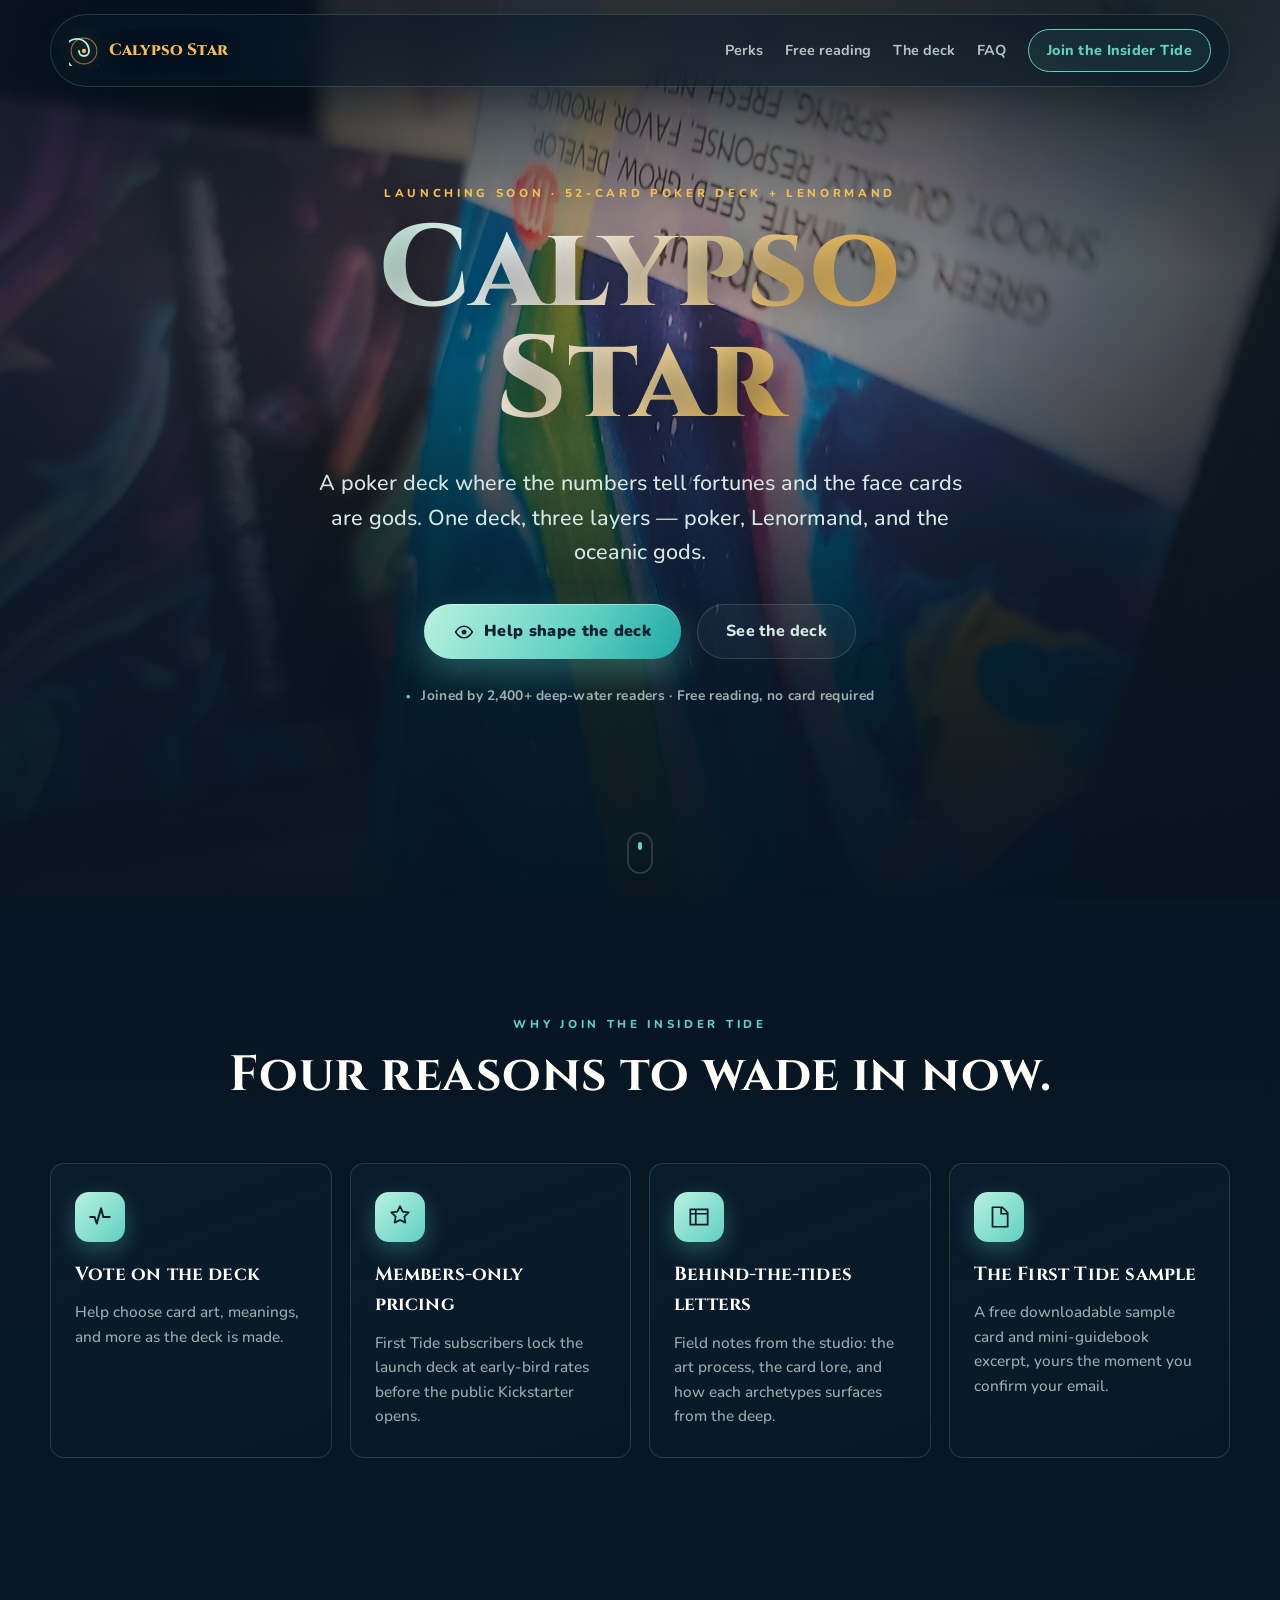
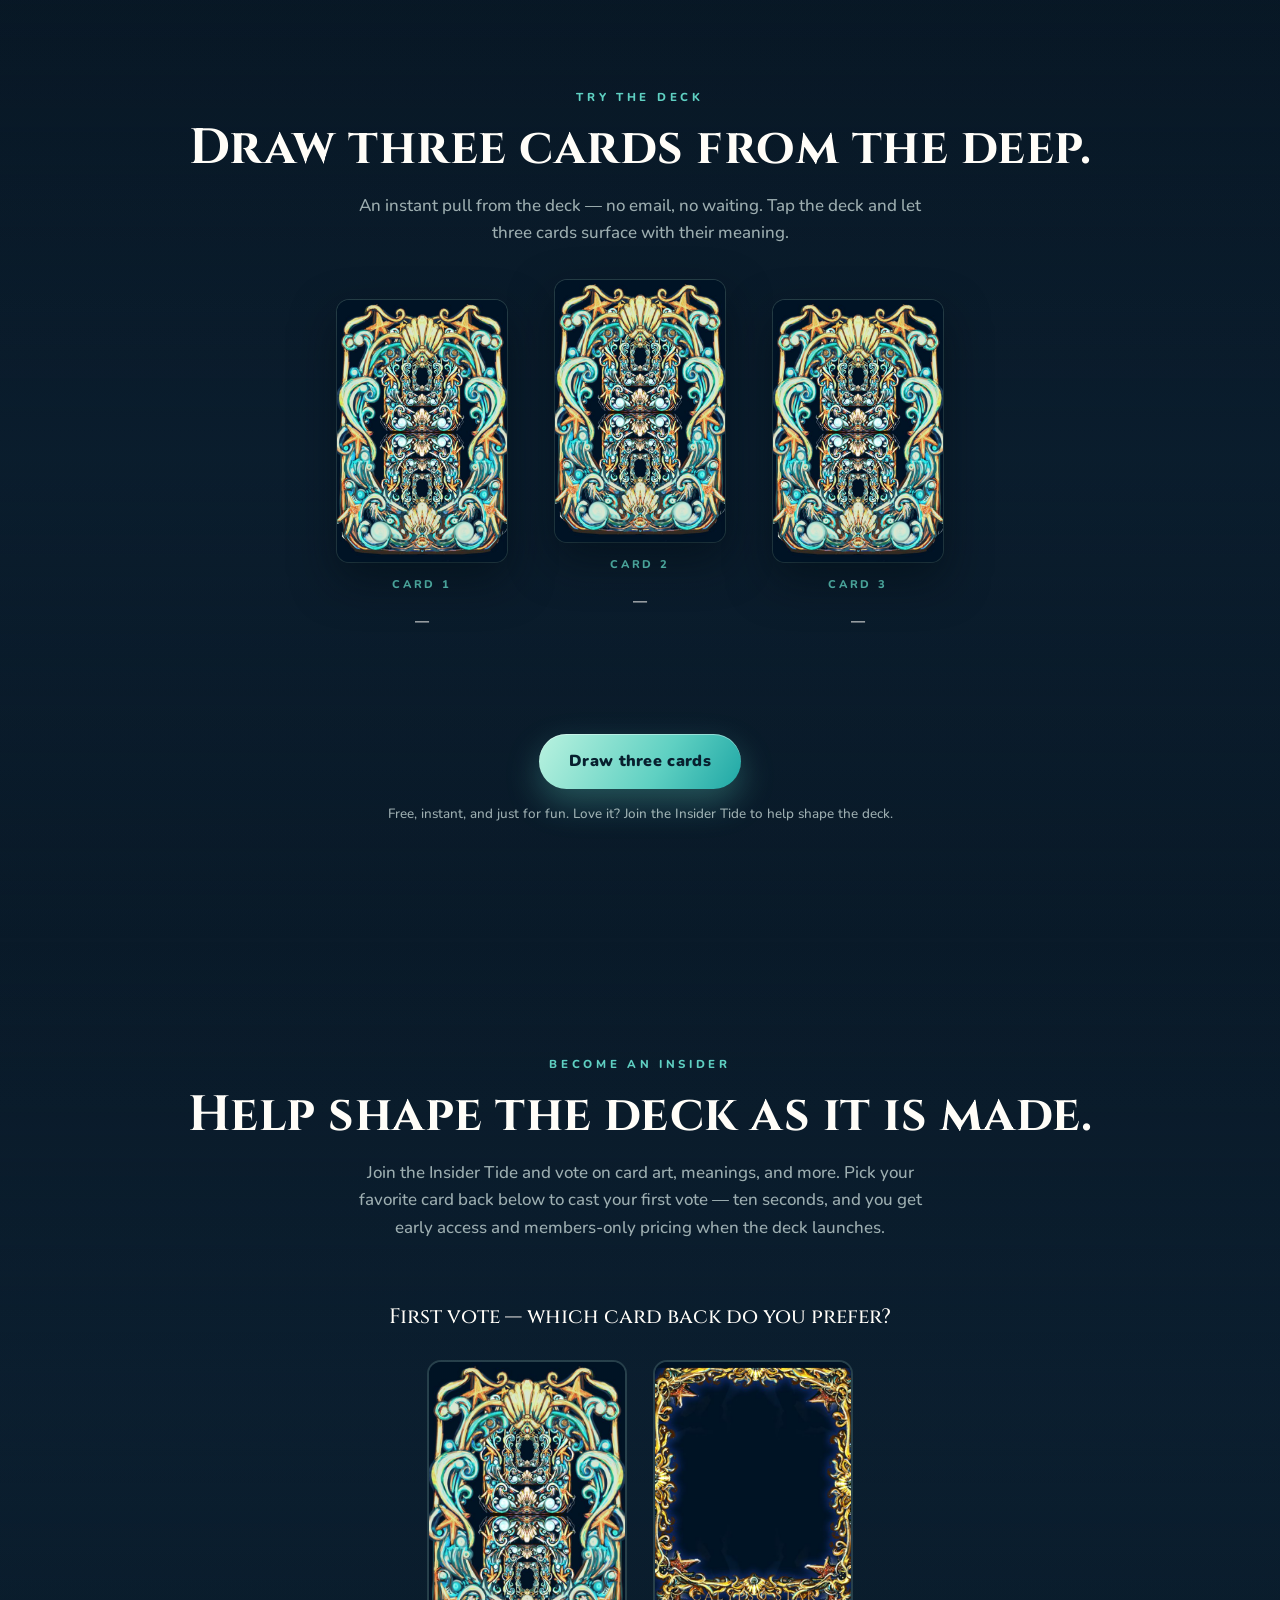
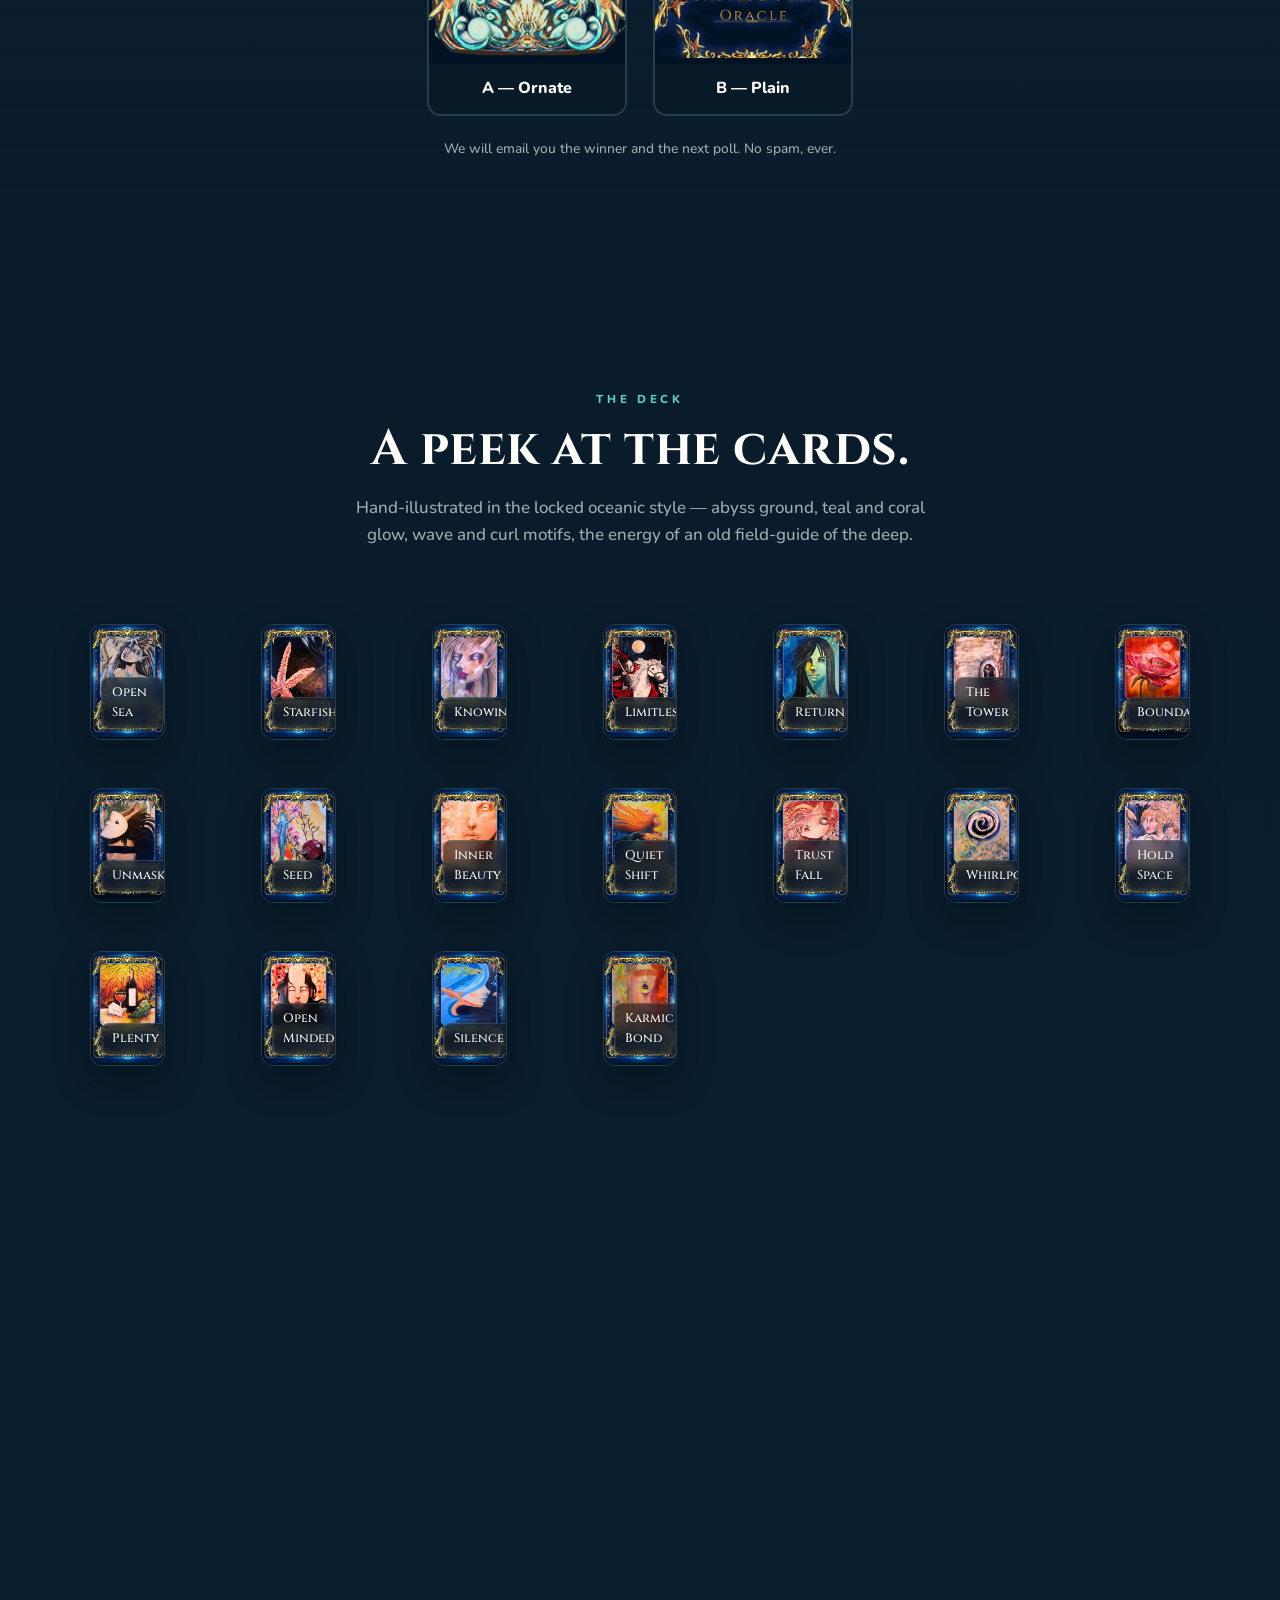
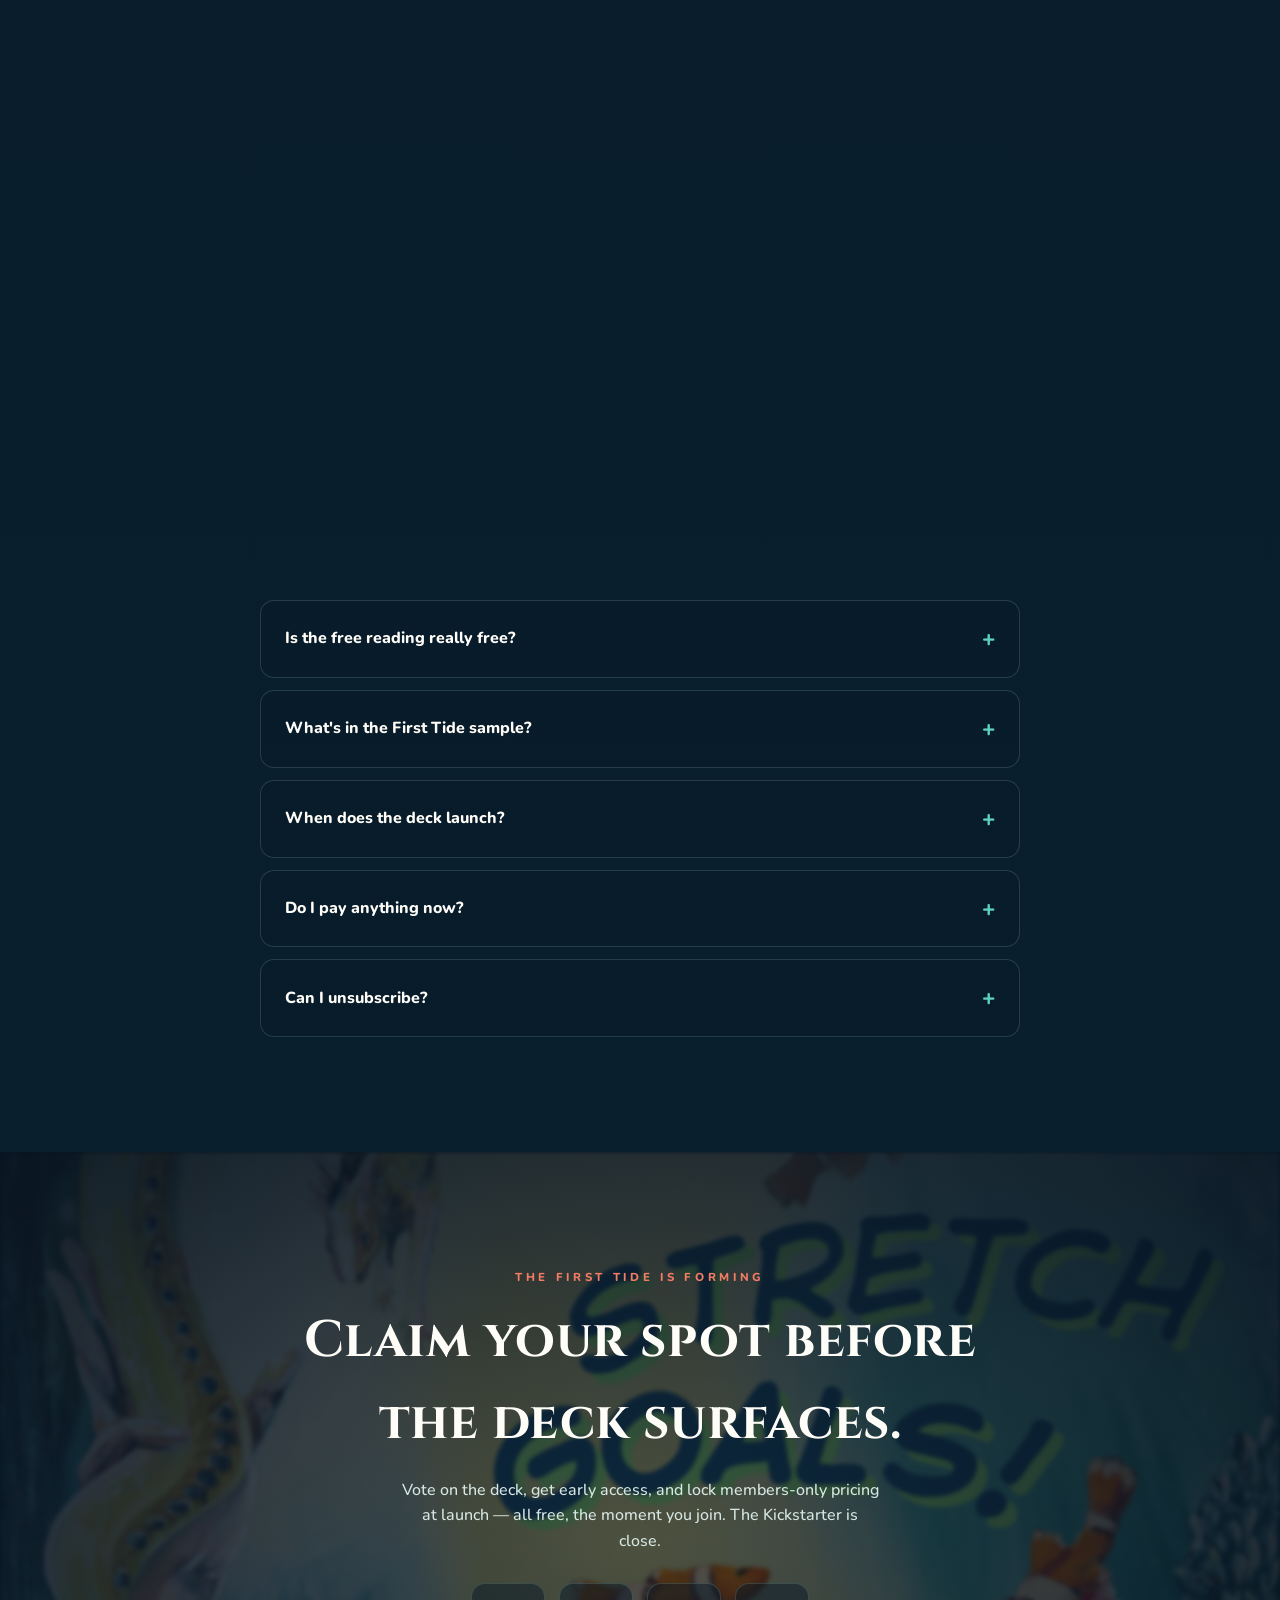
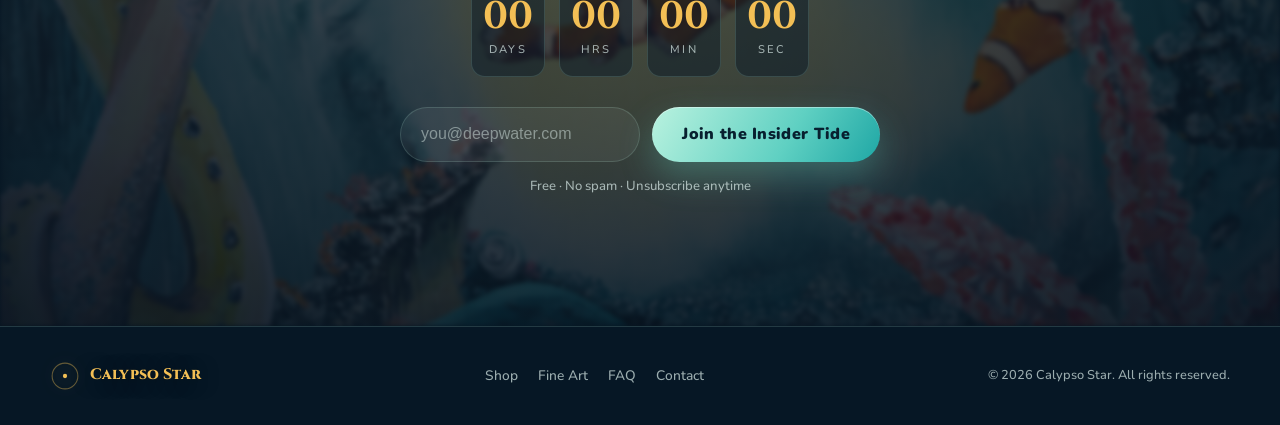
==== commit e7c32fc3: "Reframe to 52-Card Lenormand & the Gods product - hero/eyebrow: Launching soon, 52-card poker deck +" ====
--- a/funnel/index.html
+++ b/funnel/index.html
@@ -3,19 +3,19 @@
 <head>
 <meta charset="UTF-8" />
 <meta name="viewport" content="width=device-width, initial-scale=1.0" />
-<title>Calypso Star: Tarot of the Sea — Get Your Free Ocean Reading</title>
-<meta name="description" content="A dark-fantasy oceanic tarot channeled from the deep. Vote on the deck as it is made and join the Insider Tide for early access, members-only pricing, and polls." />
+<title>Calypso Star: 52-Card Lenormand &amp; the Gods — Join the Insider Tide</title>
+<meta name="description" content="A poker deck where the numbers tell fortunes and the face cards are gods. Lenormand expanded into a full 52-card deck. Join the Insider Tide to vote on the deck, get early access, and lock members-only pricing." />
 <link rel="preconnect" href="https://fonts.googleapis.com" />
 <link rel="preconnect" href="https://fonts.gstatic.com" crossorigin />
 <link href="https://fonts.googleapis.com/css2?family=Cinzel:wght@500;600;700;800&family=Nunito:wght@400;500;700;800;900&display=swap" rel="stylesheet" />
 <link rel="stylesheet" href="funnel.css" />
     <link rel="icon" href="assets/card-back-ornate.jpg" />
-    <meta property="og:title" content="Calypso Star: Tarot of the Sea — Free Ocean Reading" />
-    <meta property="og:description" content="A dark-fantasy oceanic tarot channeled from the deep. Draw your free 3-card reading and join the First Tide." />
+    <meta property="og:title" content="Calypso Star: 52-Card Lenormand &amp; the Gods" />
+    <meta property="og:description" content="A poker deck where the numbers tell fortunes and the face cards are gods. Join the Insider Tide for early access and members-only pricing." />
     <meta property="og:type" content="website" />
     <meta property="og:image" content="assets/campaign-calypso-centerpiece.jpg" />
     <meta name="twitter:card" content="summary_large_image" />
-    <meta name="twitter:title" content="Calypso Star: Tarot of the Sea — Free Ocean Reading" />
+    <meta name="twitter:title" content="Calypso Star: 52-Card Lenormand &amp; the Gods" />
     <meta name="twitter:description" content="Vote on the deck as it is made. Join the Insider Tide for early access." />
     <meta name="twitter:image" content="assets/campaign-calypso-centerpiece.jpg" />
     <meta name="theme-color" content="#0a1b2a" />
@@ -52,9 +52,9 @@
     <div class="hero-bg" style="background-image:url('assets/campaign-calypso-centerpiece.jpg')"></div>
     <div class="hero-veil"></div>
     <div class="hero-inner reveal">
-      <p class="eyebrow">Tarot of the Sea · 78 cards · linen-finish</p>
+      <p class="eyebrow">Launching soon · 52-card poker deck + Lenormand</p>
       <h1 id="hero-title">Calypso Star</h1>
-      <p class="hero-sub">A dark-fantasy oceanic tarot, channeled from the deep. The old archetypes retold in tides, reefs, currents, and shore.</p>
+      <p class="hero-sub">A poker deck where the numbers tell fortunes and the face cards are gods. One deck, three layers — poker, Lenormand, and the oceanic gods.</p>
       <div class="hero-cta">
         <button class="primary-cta" type="button" data-open-modal>
           <svg viewBox="0 0 24 24" class="ico" aria-hidden="true"><path d="M2 12c3-5 7-7 10-7s7 2 10 7c-3 5-7 7-10 7s-7-2-10-7z" fill="none" stroke="currentColor" stroke-width="1.8"/><circle cx="12" cy="12" r="3" fill="currentColor"/></svg>
@@ -110,7 +110,7 @@
     <div class="section-head reveal">
       <p class="eyebrow">Try the deck</p>
       <h2 id="draw-title">Draw three cards from the deep.</h2>
-      <p class="section-lede">An instant pull from the Tarot of the Sea — no email, no waiting. Tap the deck and let three cards surface with their meaning.</p>
+      <p class="section-lede">An instant pull from the deck — no email, no waiting. Tap the deck and let three cards surface with their meaning.</p>
     </div>
 
     <div class="reading-stage reveal" id="reading-stage">
@@ -182,7 +182,7 @@
   <section class="deck" id="deck" aria-labelledby="deck-title">
     <div class="section-head reveal">
       <p class="eyebrow">The deck</p>
-      <h2 id="deck-title">Twenty-one tides are already awake.</h2>
+      <h2 id="deck-title">A peek at the cards.</h2>
       <p class="section-lede">Hand-illustrated in the locked oceanic style — abyss ground, teal and coral glow, wave and curl motifs, the energy of an old field-guide of the deep.</p>
     </div>
     <div class="deck-grid" id="deck-grid" aria-label="Completed card art"></div>
@@ -197,7 +197,7 @@
     <div class="proof-stats reveal">
       <div><b>2,400+</b><span>First Tide readers</span></div>
       <div><b>4.9</b><span>avg deck rating</span></div>
-      <div><b>78</b><span>cards, fully illustrated</span></div>
+      <div><b>52</b><span>cards in the deck</span></div>
       <div><b>$40K</b><span>internal launch target</span></div>
     </div>
     <div class="quotes">
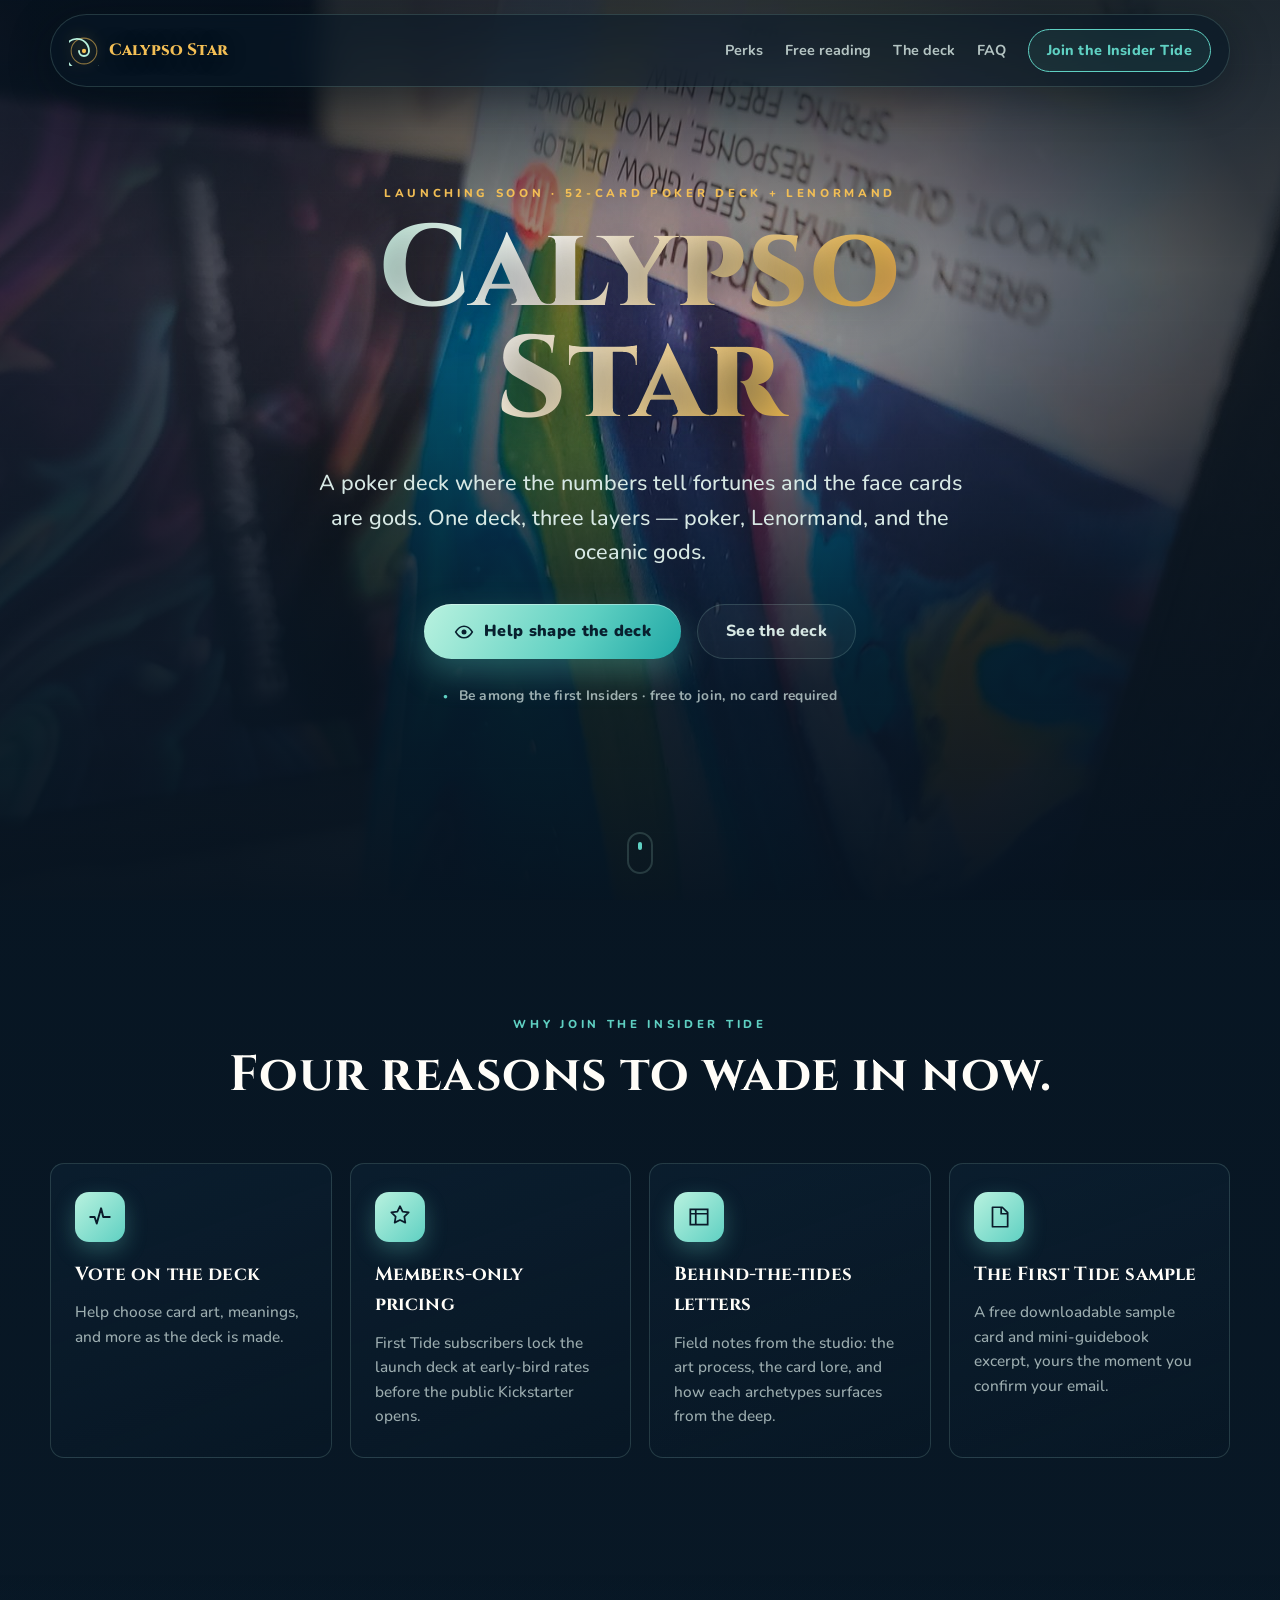
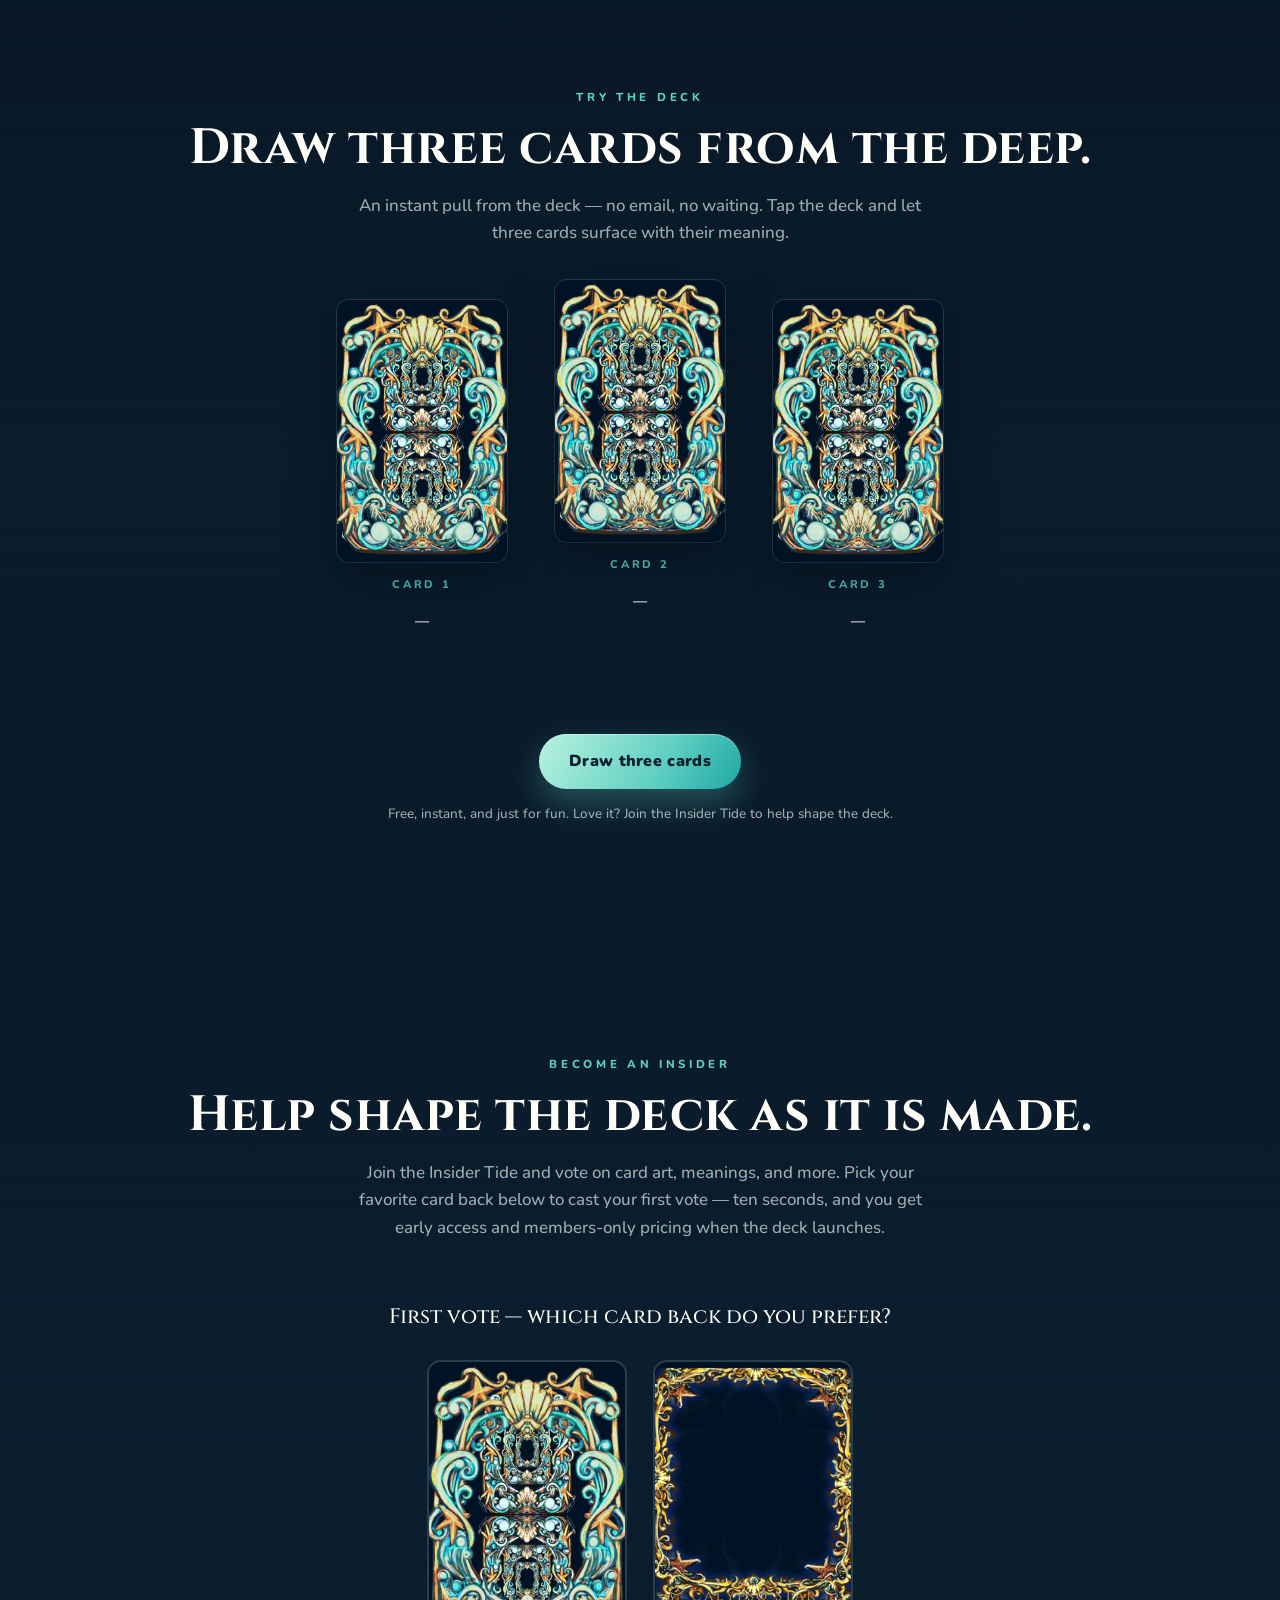
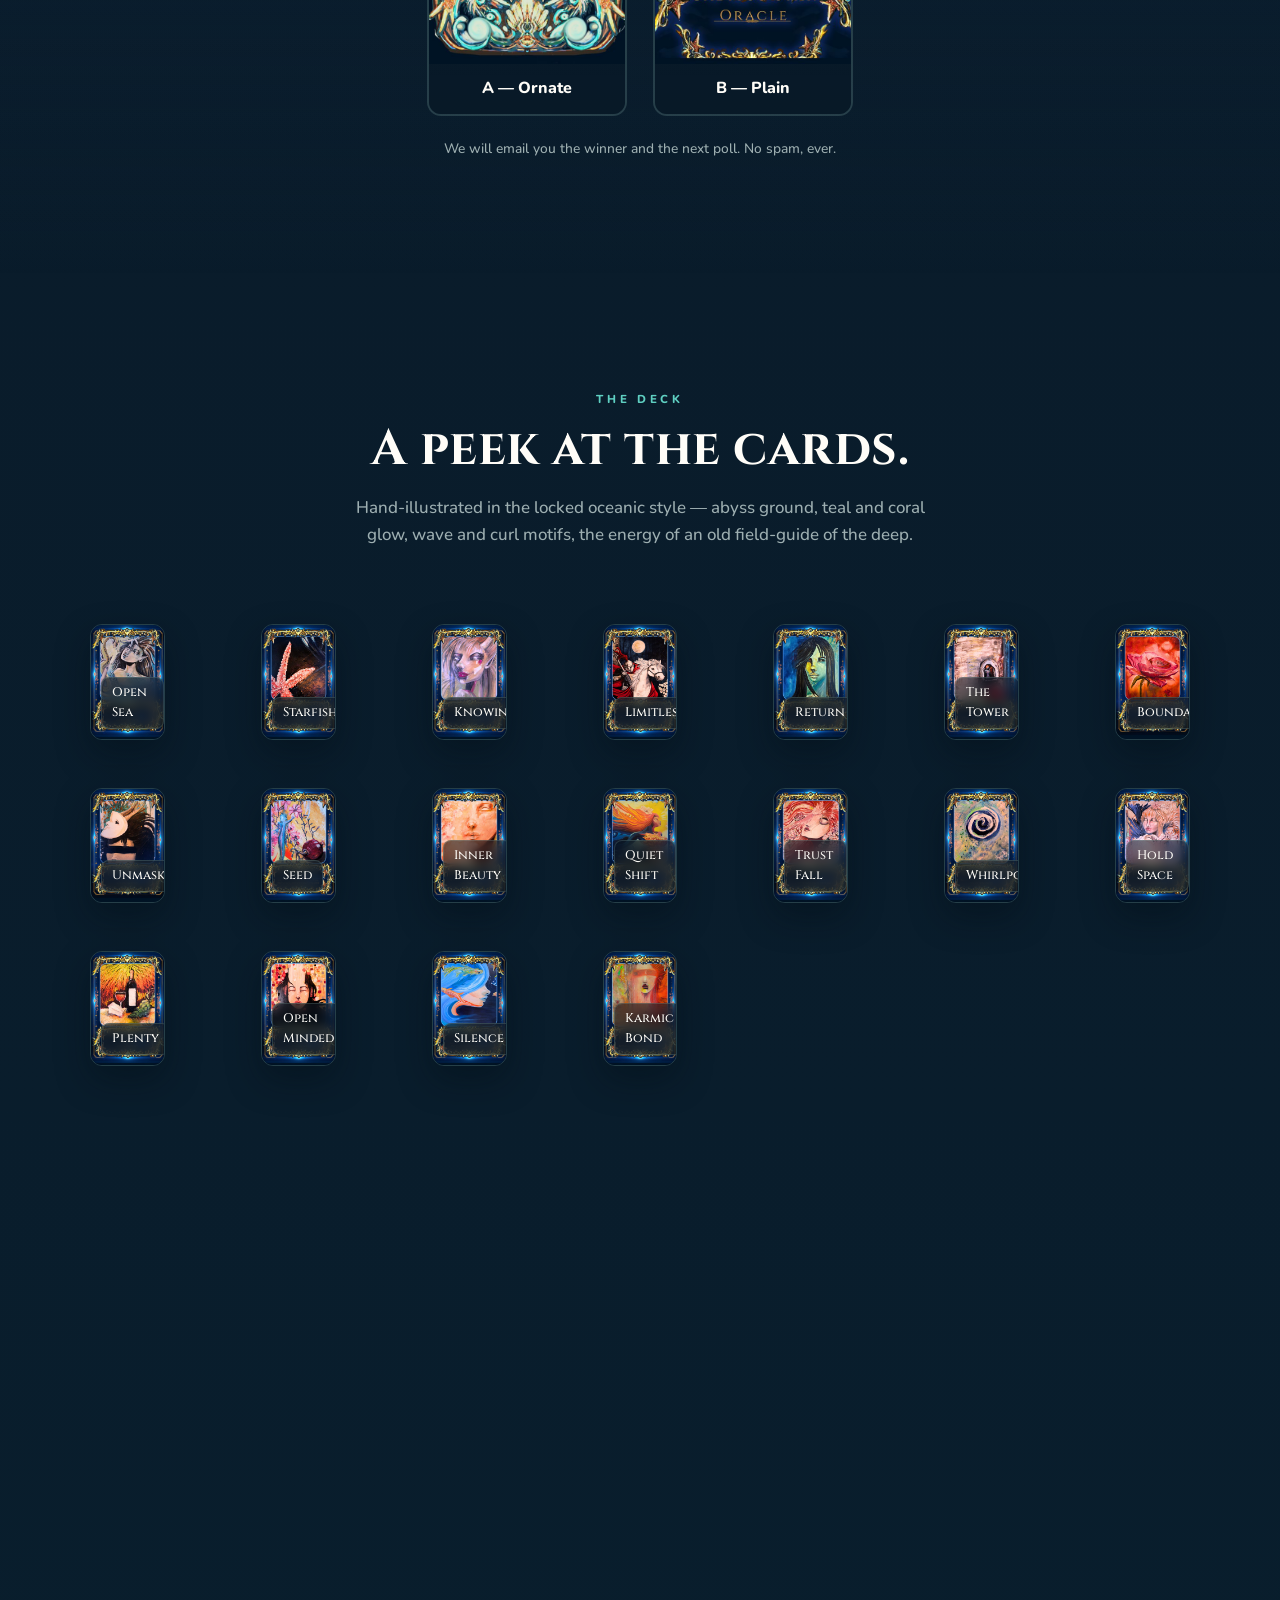
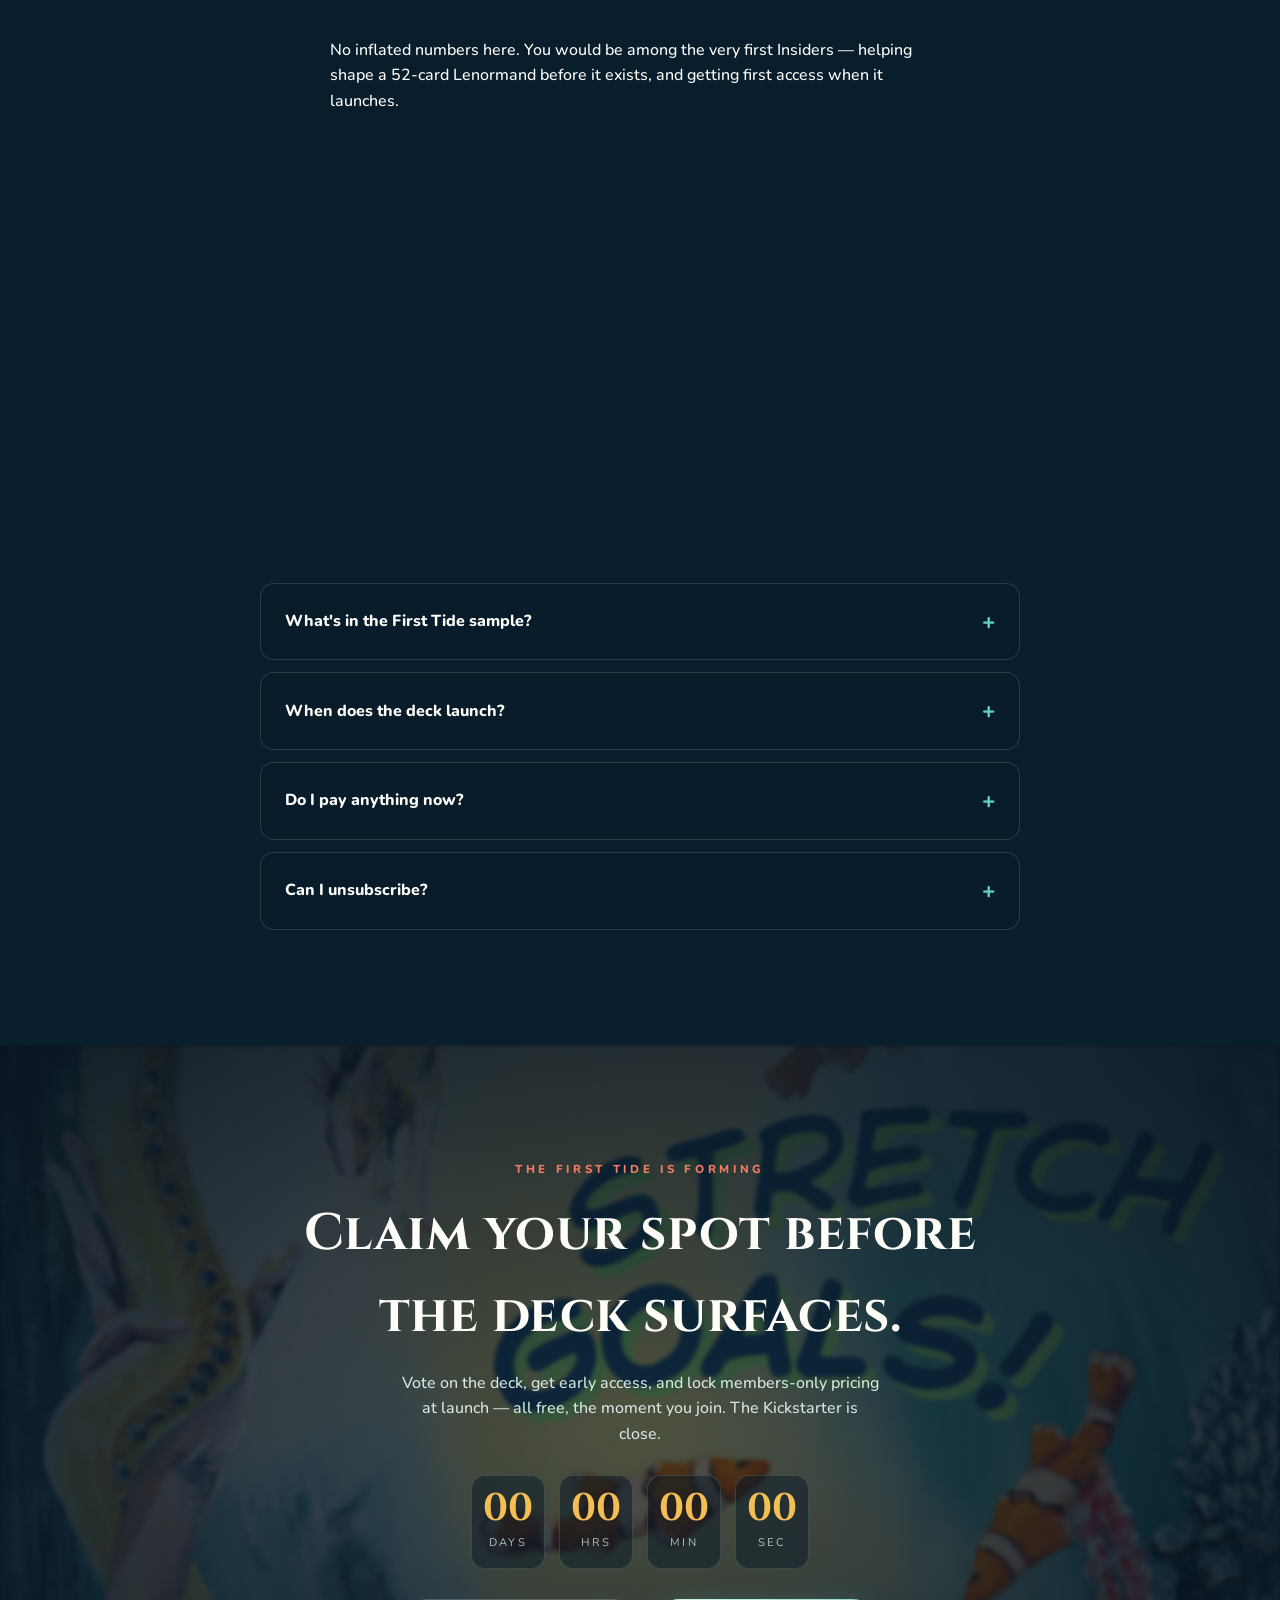
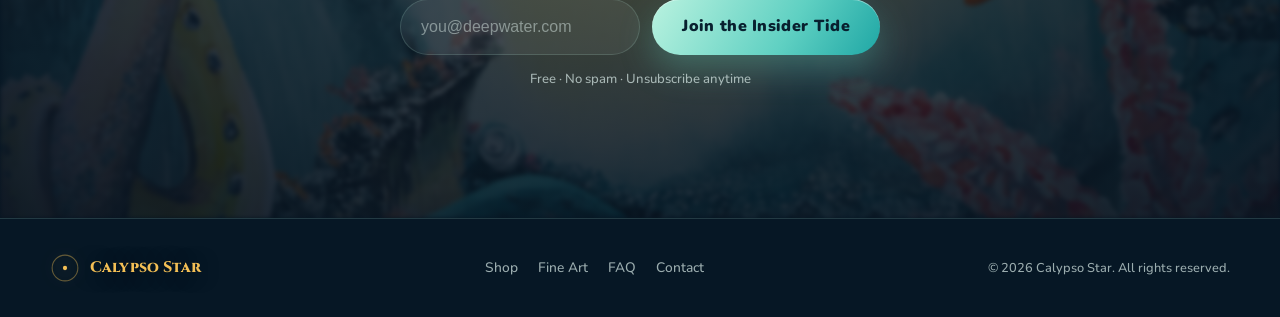
==== commit cae03e34: "Replace fabricated social proof with honest prelaunch copy - remove fake 2,400+ readers, 4.9 rating," ====
--- a/funnel/index.html
+++ b/funnel/index.html
@@ -62,7 +62,7 @@
         </button>
         <a class="secondary-cta" href="#deck">See the deck</a>
       </div>
-      <p class="trust-line"><span class="dot">●</span> Joined by 2,400+ deep-water readers · Free reading, no card required</p>
+      <p class="trust-line"><span class="dot">●</span> Be among the first Insiders · free to join, no card required</p>
     </div>
     <a class="scroll-cue" href="#perks" aria-label="Continue"><span></span></a>
   </section>
@@ -191,29 +191,16 @@
   <!-- SOCIAL PROOF -->
   <section class="proof" aria-labelledby="proof-title">
     <div class="section-head reveal">
-      <p class="eyebrow">From the current</p>
-      <h2 id="proof-title">Readers already in the deep.</h2>
-    </div>
-    <div class="proof-stats reveal">
-      <div><b>2,400+</b><span>First Tide readers</span></div>
-      <div><b>4.9</b><span>avg deck rating</span></div>
+      <p class="eyebrow">Why be first</p>
+      <h2 id="proof-title">Join before the deck exists.</h2>
+    </div>
+        <div class="proof-stats reveal">
       <div><b>52</b><span>cards in the deck</span></div>
-      <div><b>$40K</b><span>internal launch target</span></div>
-    </div>
-    <div class="quotes">
-      <figure class="quote reveal">
-        <blockquote>“The cards read like the sea actually answered me. I have never had a deck feel this personal.”</blockquote>
-        <figcaption><span class="avatar">M</span>Marisol R. · Brooklyn, NY</figcaption>
-      </figure>
-      <figure class="quote reveal">
-        <blockquote>“I came for the art and stayed for the readings. The Pearl Cage alone was worth the email.”</blockquote>
-        <figcaption><span class="avatar">D</span>Devon K. · Portland, OR</figcaption>
-      </figure>
-      <figure class="quote reveal">
-        <blockquote>“Dark, gorgeous, and weirdly accurate. My free reading named the exact thing I'd been avoiding.”</blockquote>
-        <figcaption><span class="avatar">P</span>Priya N. · Austin, TX</figcaption>
-      </figure>
-    </div>
+      <div><b>3</b><span>layers, one deck</span></div>
+      <div><b>Free</b><span>to join</span></div>
+      <div><b>48h</b><span>early access at launch</span></div>
+    </div>
+        <p class="lede" style="max-width:62ch;margin:0 auto;">No inflated numbers here. You would be among the very first Insiders — helping shape a 52-card Lenormand before it exists, and getting first access when it launches.</p>
   </section>
 
   <!-- TIERS -->
@@ -226,7 +213,7 @@
     <div class="faq-list">
       <details class="faq-item reveal"><summary>Is the free reading really free?</summary><p>Yes. No card, no trial. You give an email so we can send your reading and the sample card, and that's it.</p></details>
       <details class="faq-item reveal"><summary>What's in the First Tide sample?</summary><p>A high-res sample card from the deck plus a mini-guidebook excerpt showing the art, the upright/reversed meanings, and the “ask” prompt.</p></details>
-      <details class="faq-item reveal"><summary>When does the deck launch?</summary><p>The Kickstarter opens this season. First Tide readers get the launch date, early-bird pricing, and first access 48 hours before the public.</p></details>
+      <details class="faq-item reveal"><summary>When does the deck launch?</summary><p>The Kickstarter opens this season. Insiders get the launch date, early-bird pricing, and first access 48 hours before the public.</p></details>
       <details class="faq-item reveal"><summary>Do I pay anything now?</summary><p>No. Joining the Insider Tide is completely free. You only pledge on Kickstarter when it launches, and only if you choose to.</p></details>
       <details class="faq-item reveal"><summary>Can I unsubscribe?</summary><p>Anytime, one click. We send quiet transmissions — not a firehose.</p></details>
     </div>
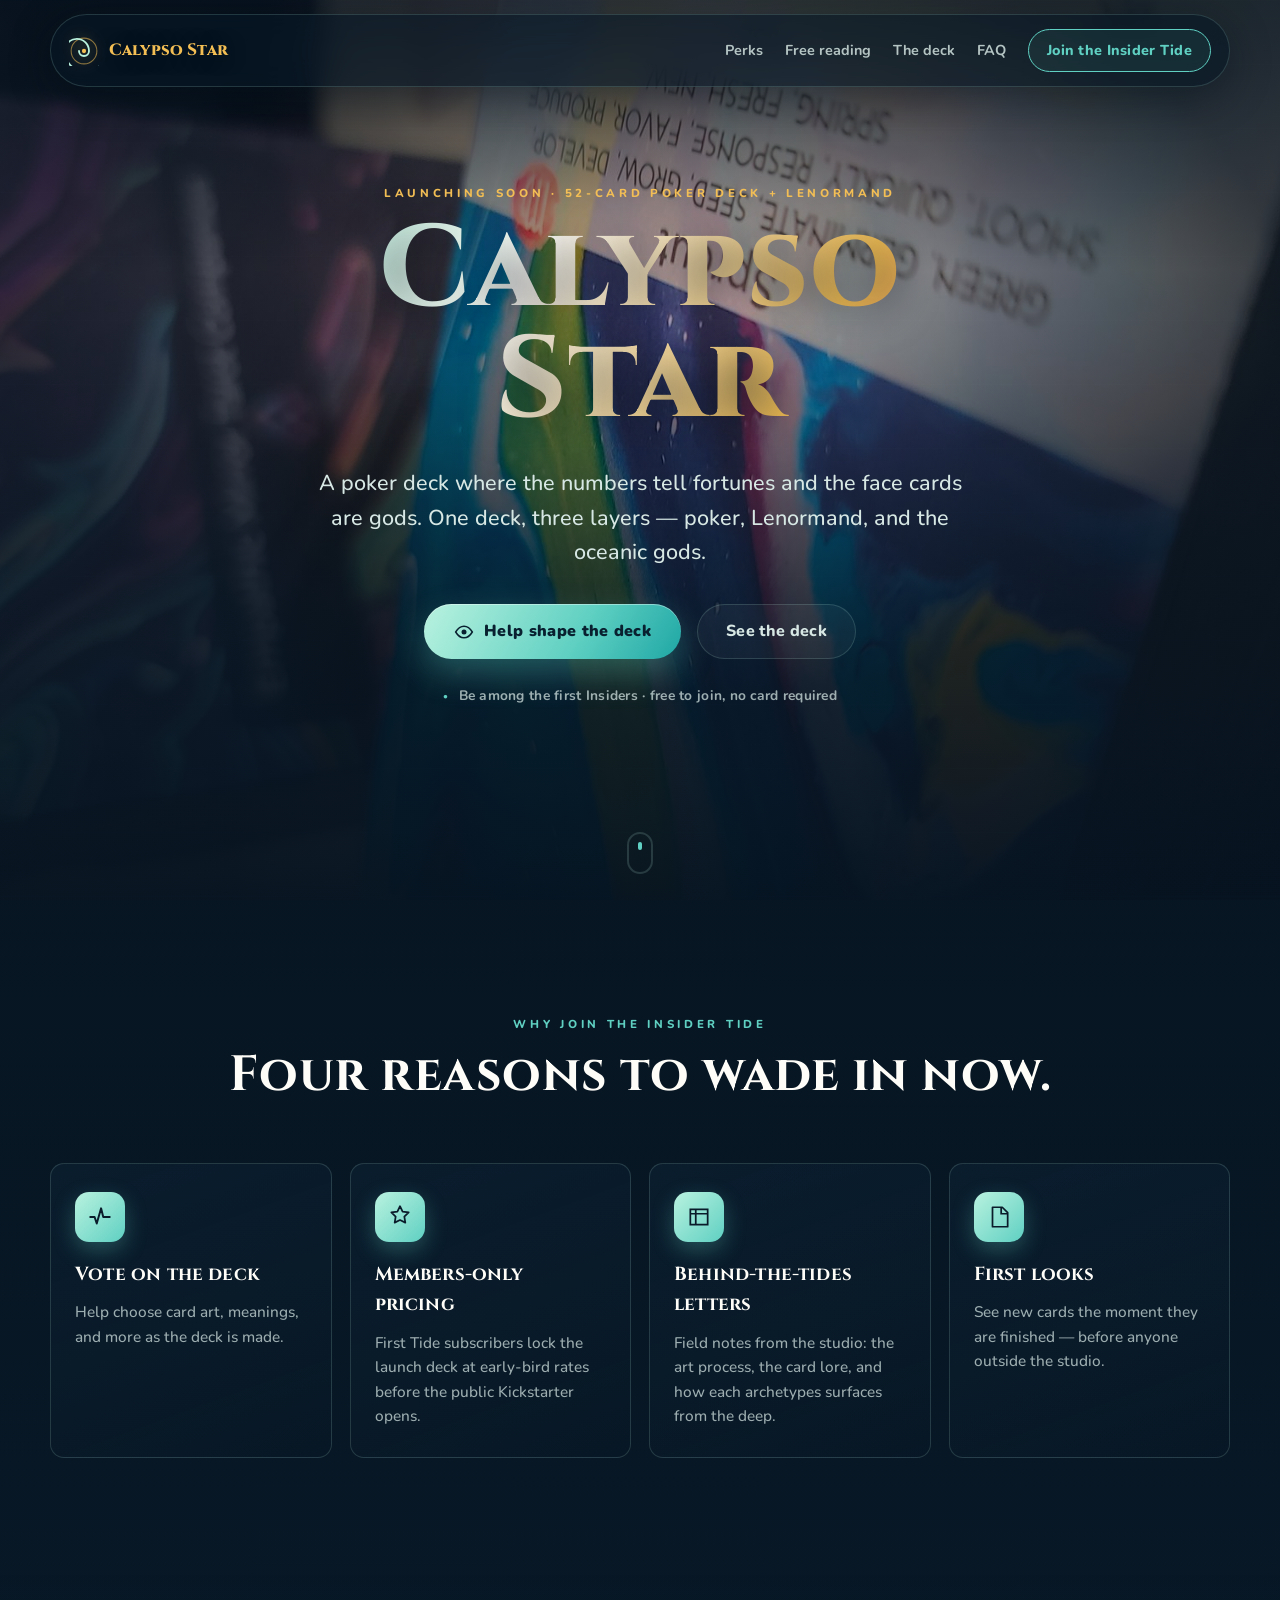
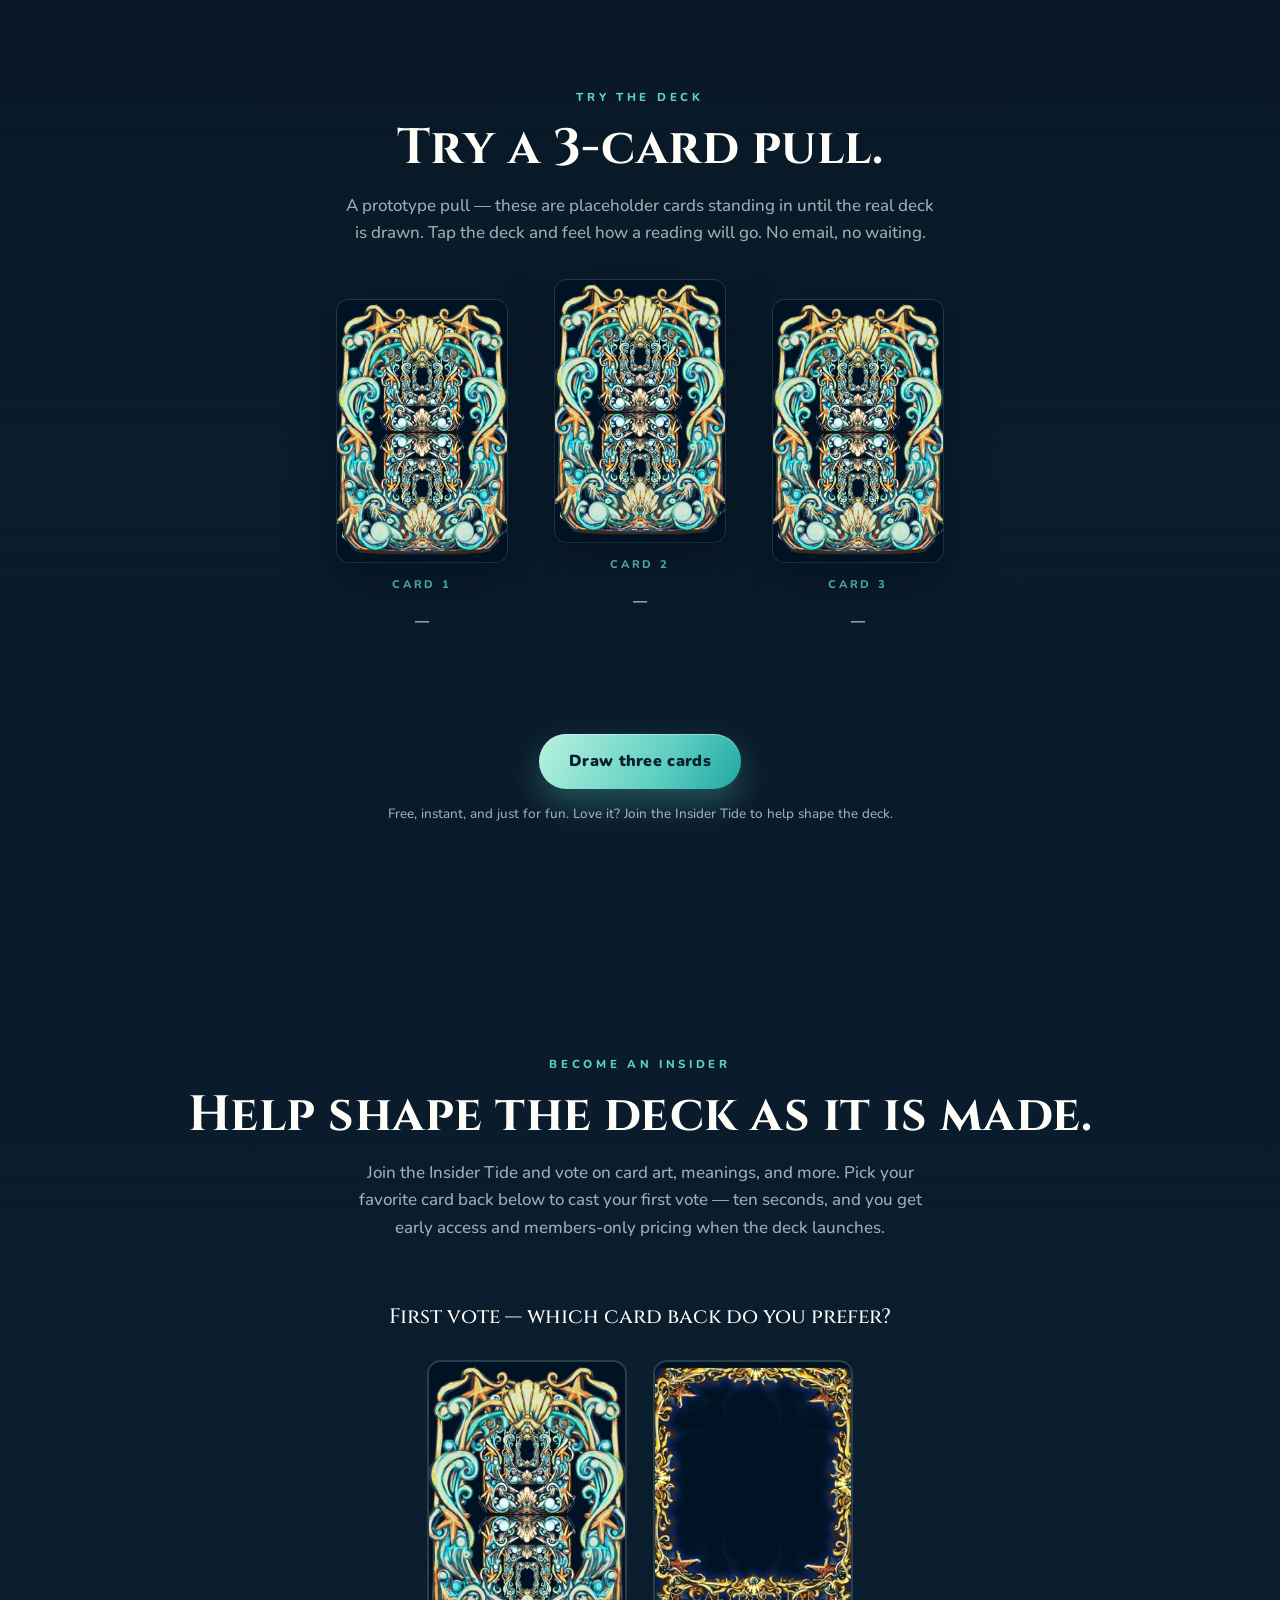
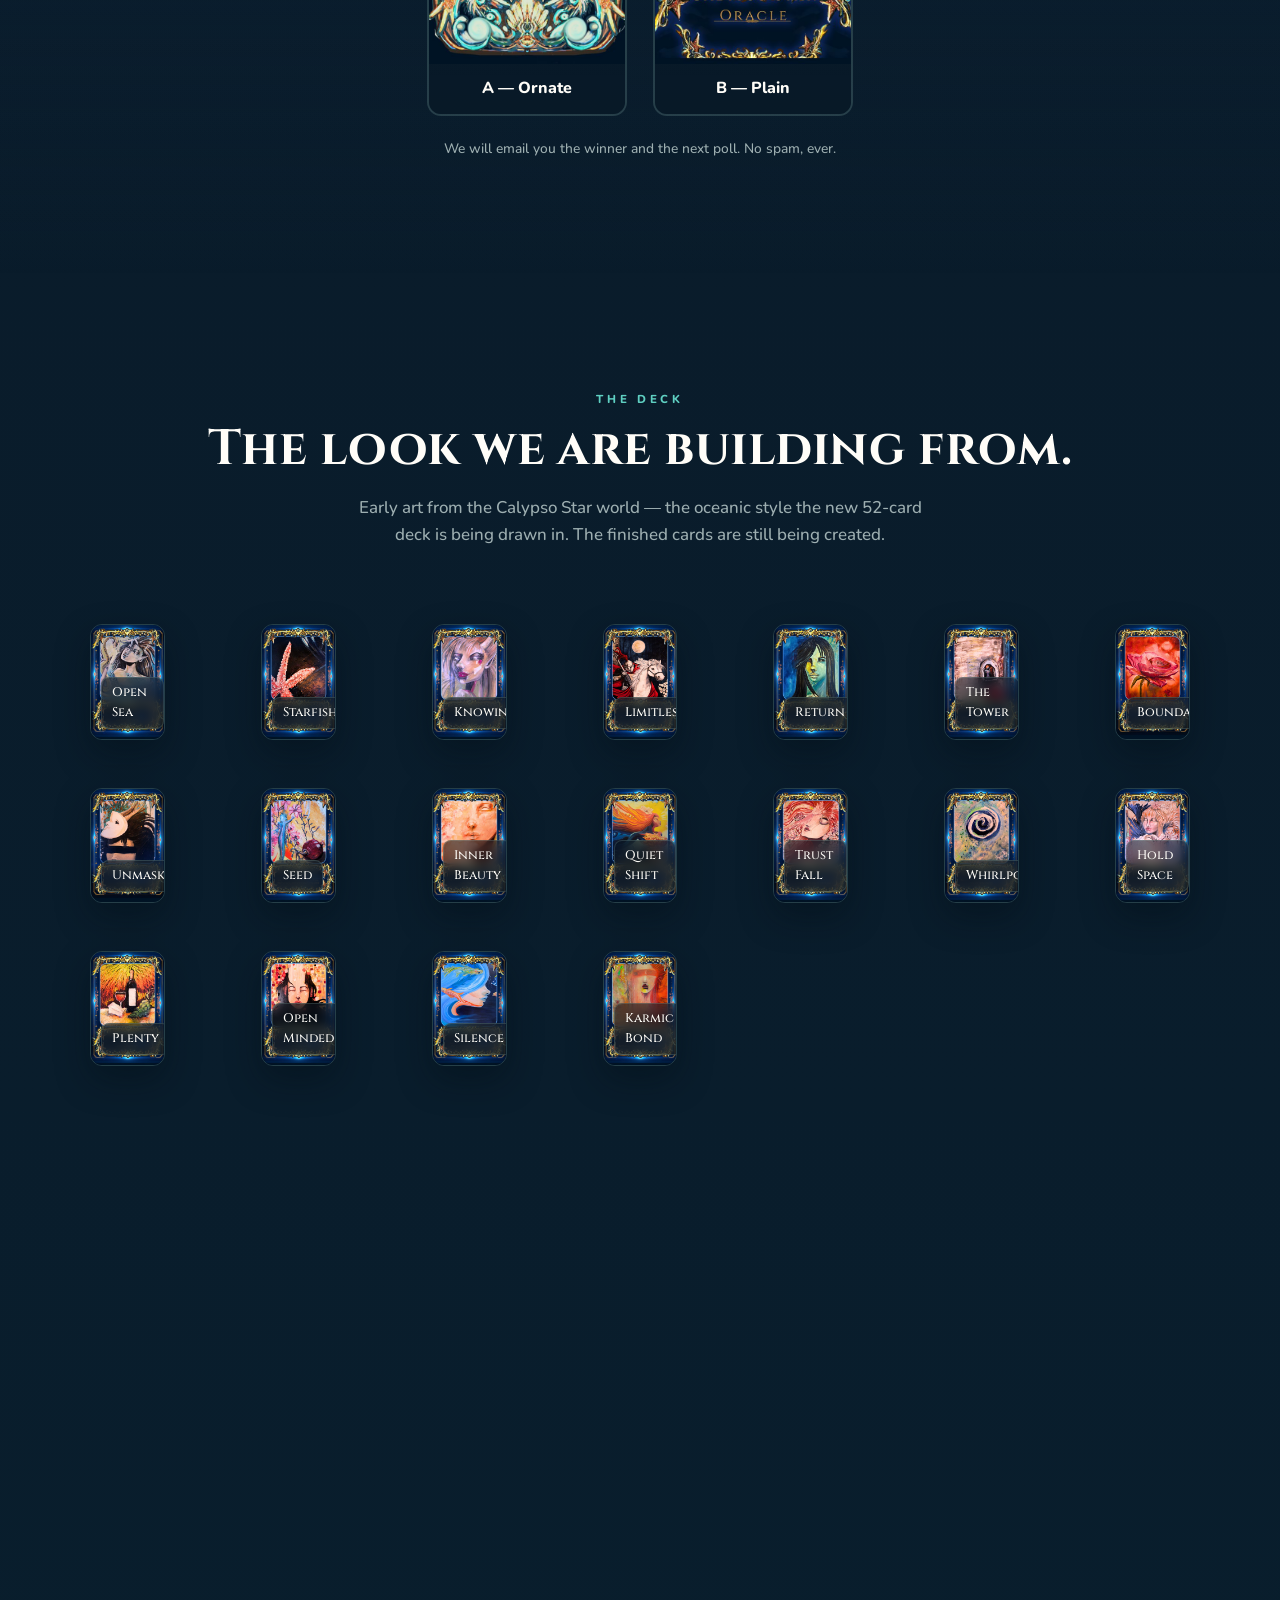
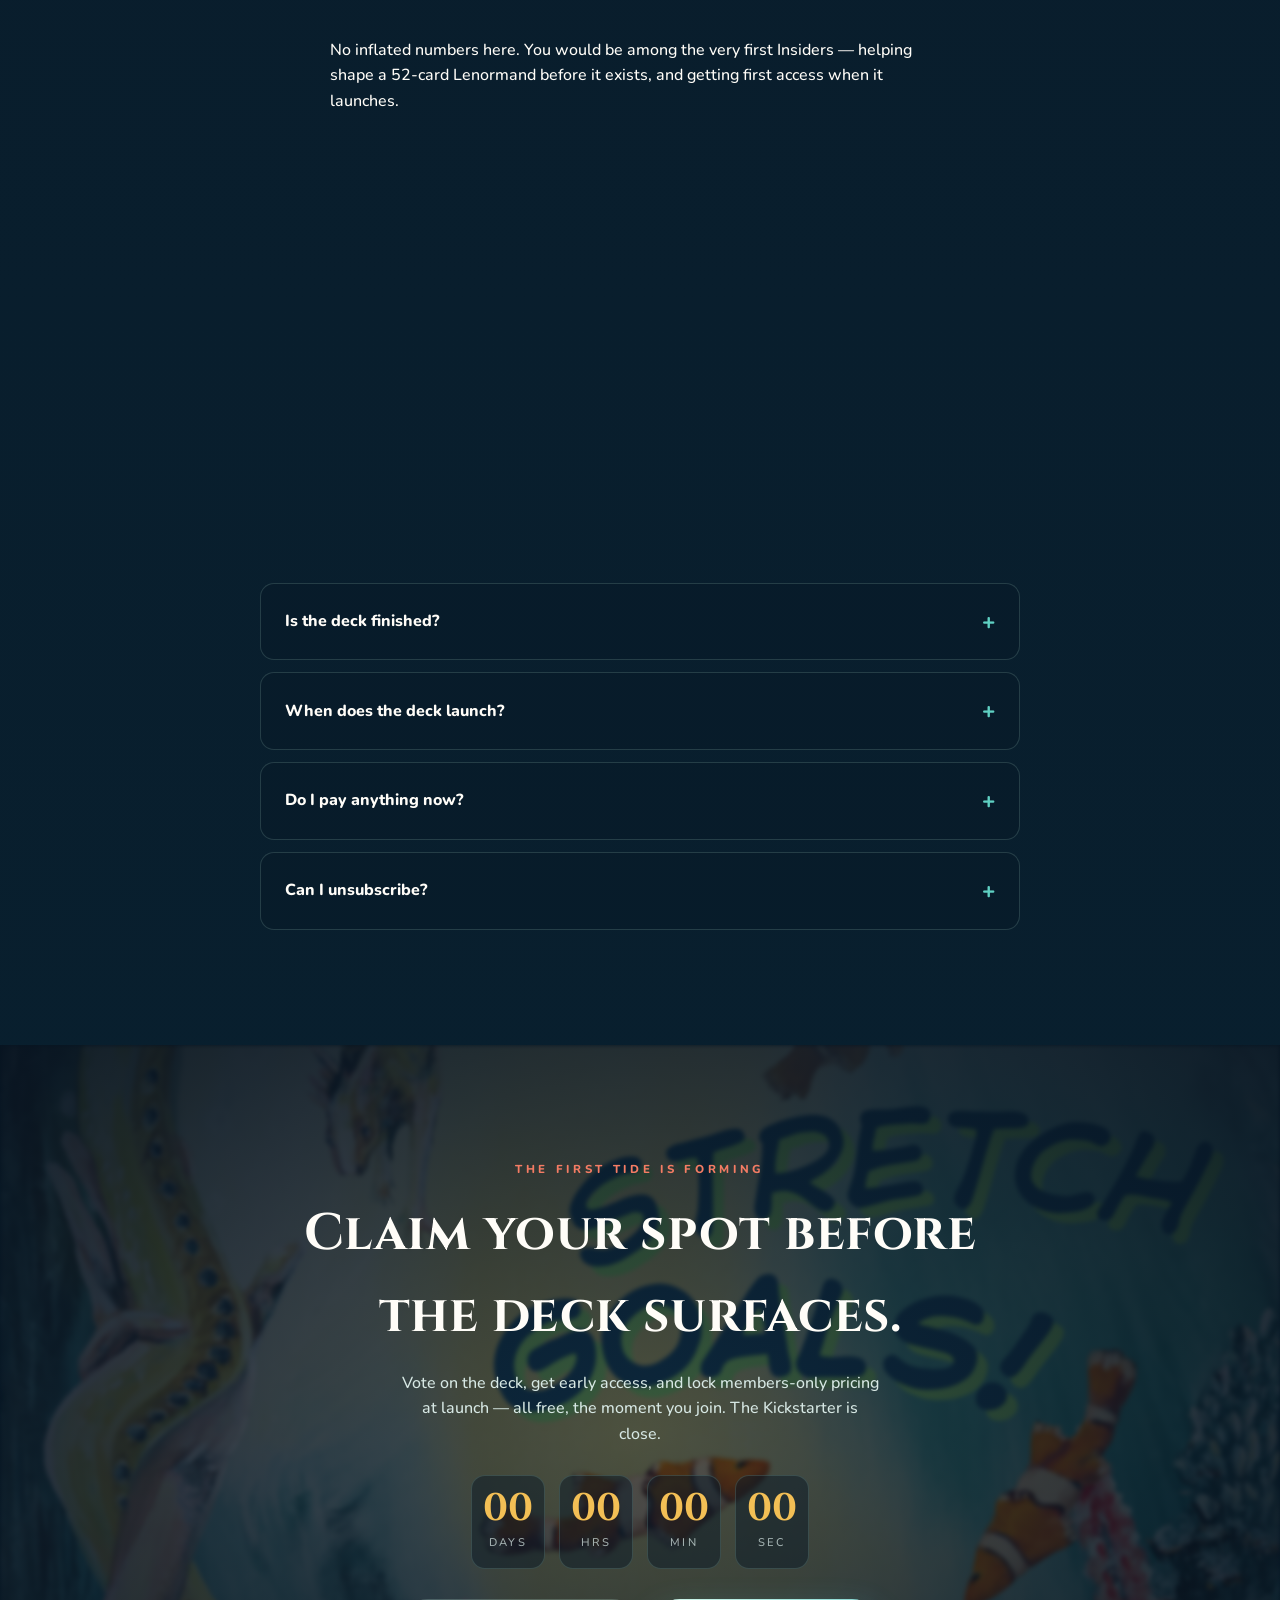
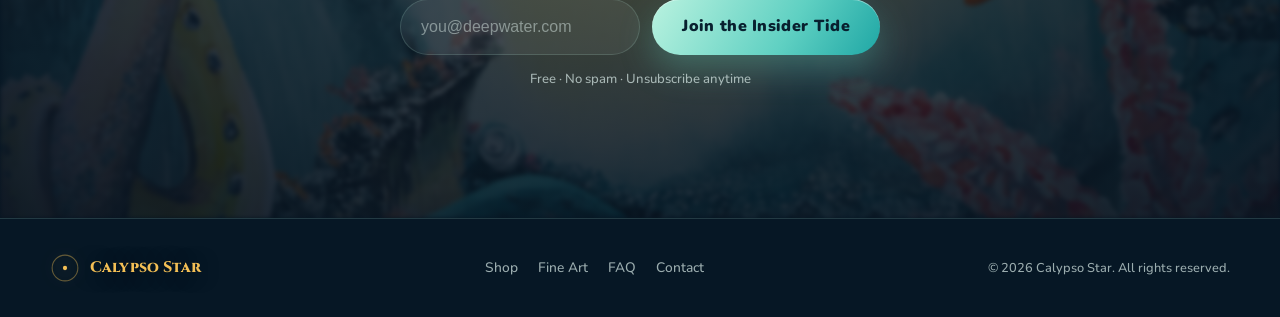
==== commit fcd10be9: "Honesty pass: brand-new deck, creation in progress - perk: First Tide sample -> First looks (no prom" ====
--- a/funnel/index.html
+++ b/funnel/index.html
@@ -99,8 +99,8 @@
         <span class="perk-ico">
           <svg viewBox="0 0 24 24" aria-hidden="true"><path d="M6 3h9l5 5v13H6z" fill="none" stroke="currentColor" stroke-width="1.6" stroke-linejoin="round"/><path d="M14 3v6h6" fill="none" stroke="currentColor" stroke-width="1.6"/></svg>
         </span>
-        <h3>The First Tide sample</h3>
-        <p>A free downloadable sample card and mini-guidebook excerpt, yours the moment you confirm your email.</p>
+        <h3>First looks</h3>
+        <p>See new cards the moment they are finished — before anyone outside the studio.</p>
       </li>
     </ul>
   </section>
@@ -109,8 +109,8 @@
       <section class="reading" id="draw" aria-labelledby="draw-title">
     <div class="section-head reveal">
       <p class="eyebrow">Try the deck</p>
-      <h2 id="draw-title">Draw three cards from the deep.</h2>
-      <p class="section-lede">An instant pull from the deck — no email, no waiting. Tap the deck and let three cards surface with their meaning.</p>
+      <h2 id="draw-title">Try a 3-card pull.</h2>
+      <p class="section-lede">A prototype pull — these are placeholder cards standing in until the real deck is drawn. Tap the deck and feel how a reading will go. No email, no waiting.</p>
     </div>
 
     <div class="reading-stage reveal" id="reading-stage">
@@ -182,8 +182,8 @@
   <section class="deck" id="deck" aria-labelledby="deck-title">
     <div class="section-head reveal">
       <p class="eyebrow">The deck</p>
-      <h2 id="deck-title">A peek at the cards.</h2>
-      <p class="section-lede">Hand-illustrated in the locked oceanic style — abyss ground, teal and coral glow, wave and curl motifs, the energy of an old field-guide of the deep.</p>
+      <h2 id="deck-title">The look we are building from.</h2>
+      <p class="section-lede">Early art from the Calypso Star world — the oceanic style the new 52-card deck is being drawn in. The finished cards are still being created.</p>
     </div>
     <div class="deck-grid" id="deck-grid" aria-label="Completed card art"></div>
   </section>
@@ -211,9 +211,9 @@
       <h2 id="faq-title">Questions from the shore.</h2>
     </div>
     <div class="faq-list">
-      <details class="faq-item reveal"><summary>Is the free reading really free?</summary><p>Yes. No card, no trial. You give an email so we can send your reading and the sample card, and that's it.</p></details>
-      <details class="faq-item reveal"><summary>What's in the First Tide sample?</summary><p>A high-res sample card from the deck plus a mini-guidebook excerpt showing the art, the upright/reversed meanings, and the “ask” prompt.</p></details>
-      <details class="faq-item reveal"><summary>When does the deck launch?</summary><p>The Kickstarter opens this season. Insiders get the launch date, early-bird pricing, and first access 48 hours before the public.</p></details>
+      <details class="faq-item reveal"><summary>Is the 3-card pull really free?</summary><p>Yes — no email, no card. It is a prototype pull with placeholder art, just to feel how a reading will go.</p></details>
+      <details class="faq-item reveal"><summary>Is the deck finished?</summary><p>No — it is brand new and being created right now. Joining the Insider Tide lets you watch it take shape and vote on directions as it is made.</p></details>
+      <details class="faq-item reveal"><summary>When does the deck launch?</summary><p>We will launch the Kickstarter once the art is far enough along — no fixed date yet. Insiders get the date, early-bird pricing, and 48-hour early access the moment it is set.</p></details>
       <details class="faq-item reveal"><summary>Do I pay anything now?</summary><p>No. Joining the Insider Tide is completely free. You only pledge on Kickstarter when it launches, and only if you choose to.</p></details>
       <details class="faq-item reveal"><summary>Can I unsubscribe?</summary><p>Anytime, one click. We send quiet transmissions — not a firehose.</p></details>
     </div>
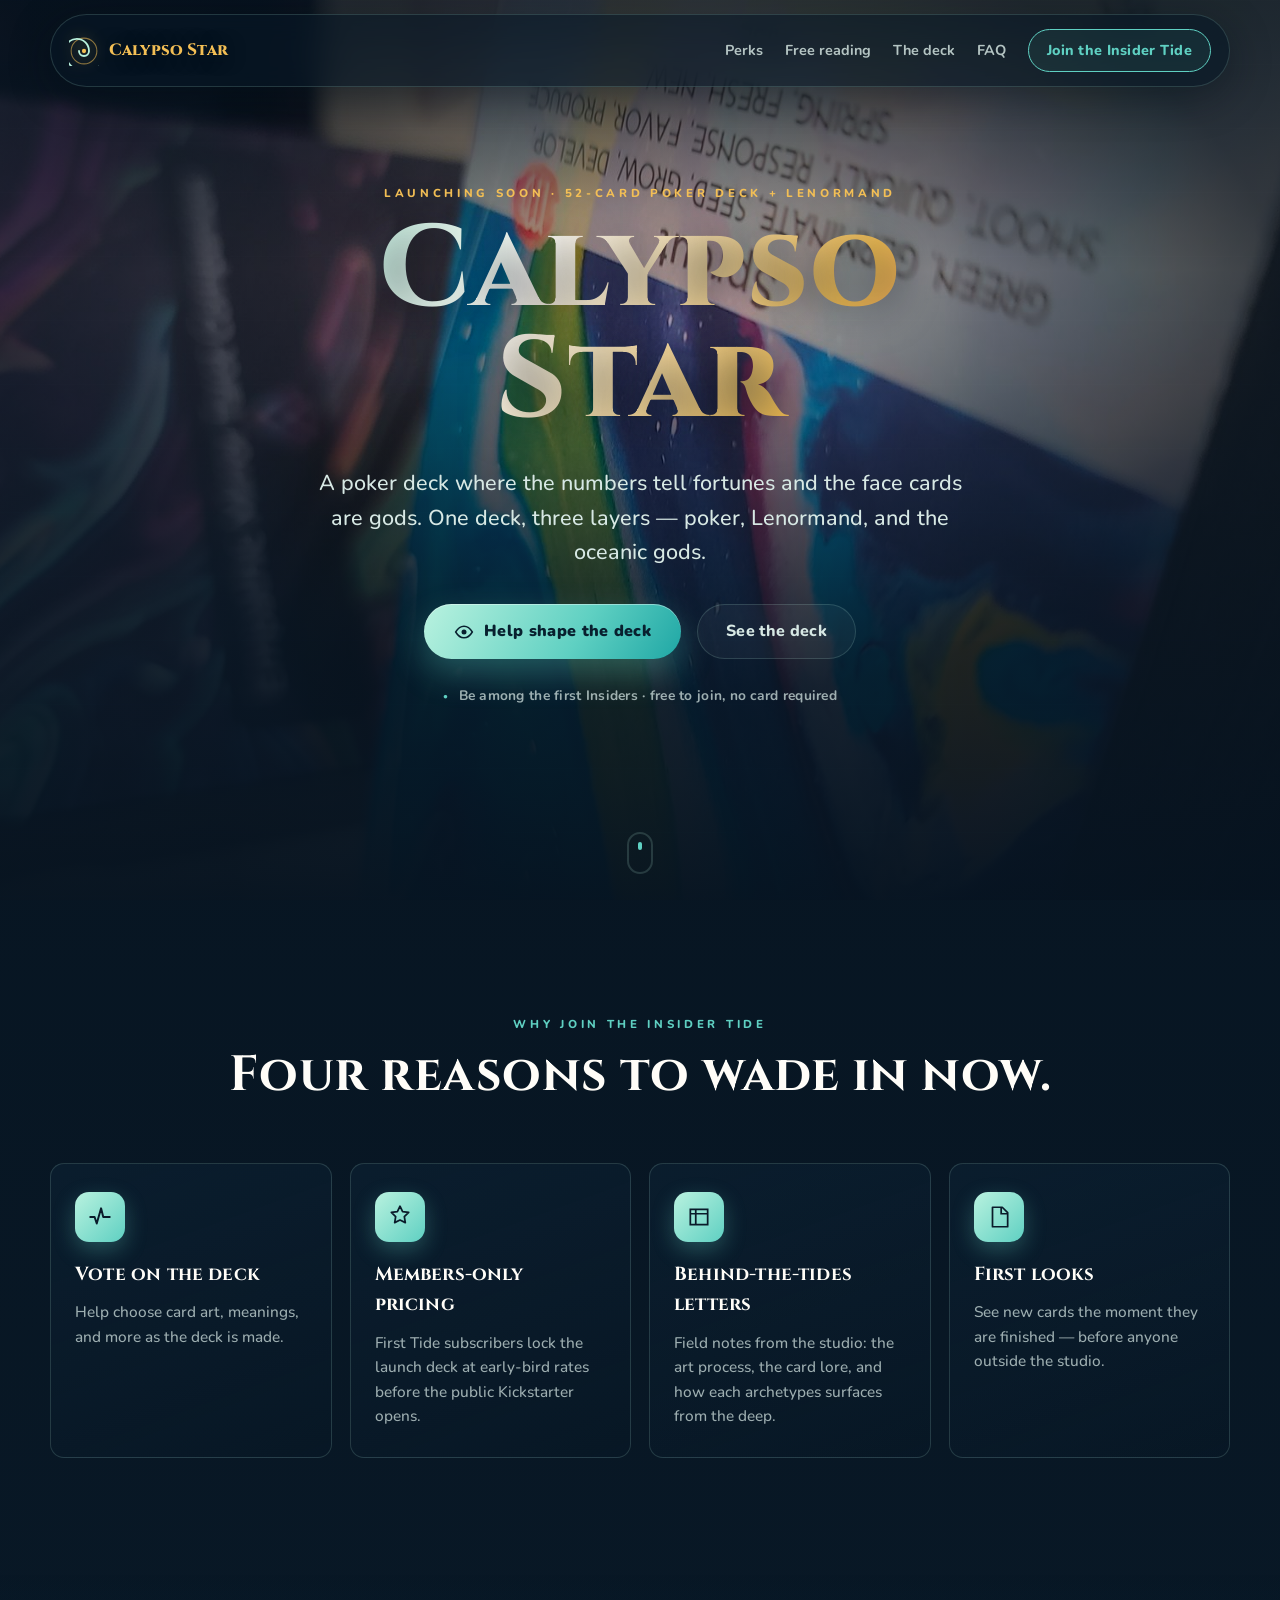
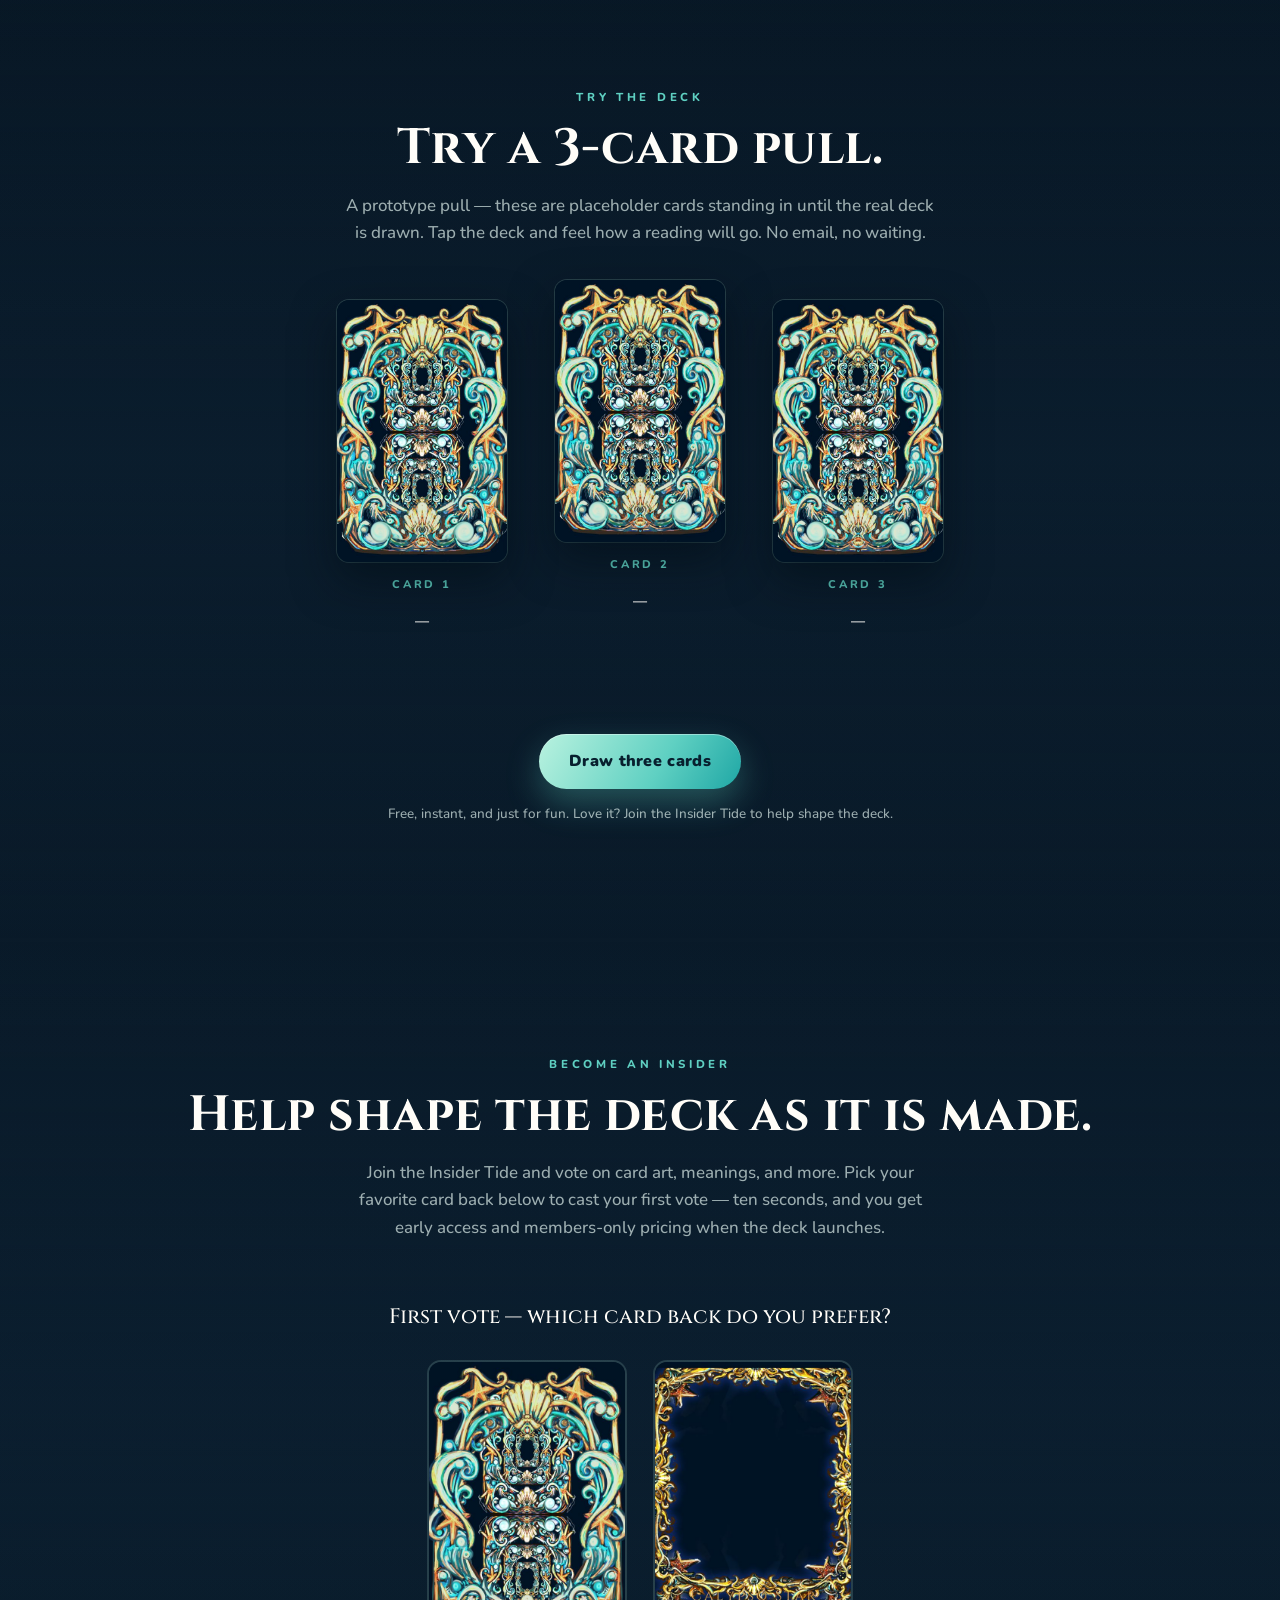
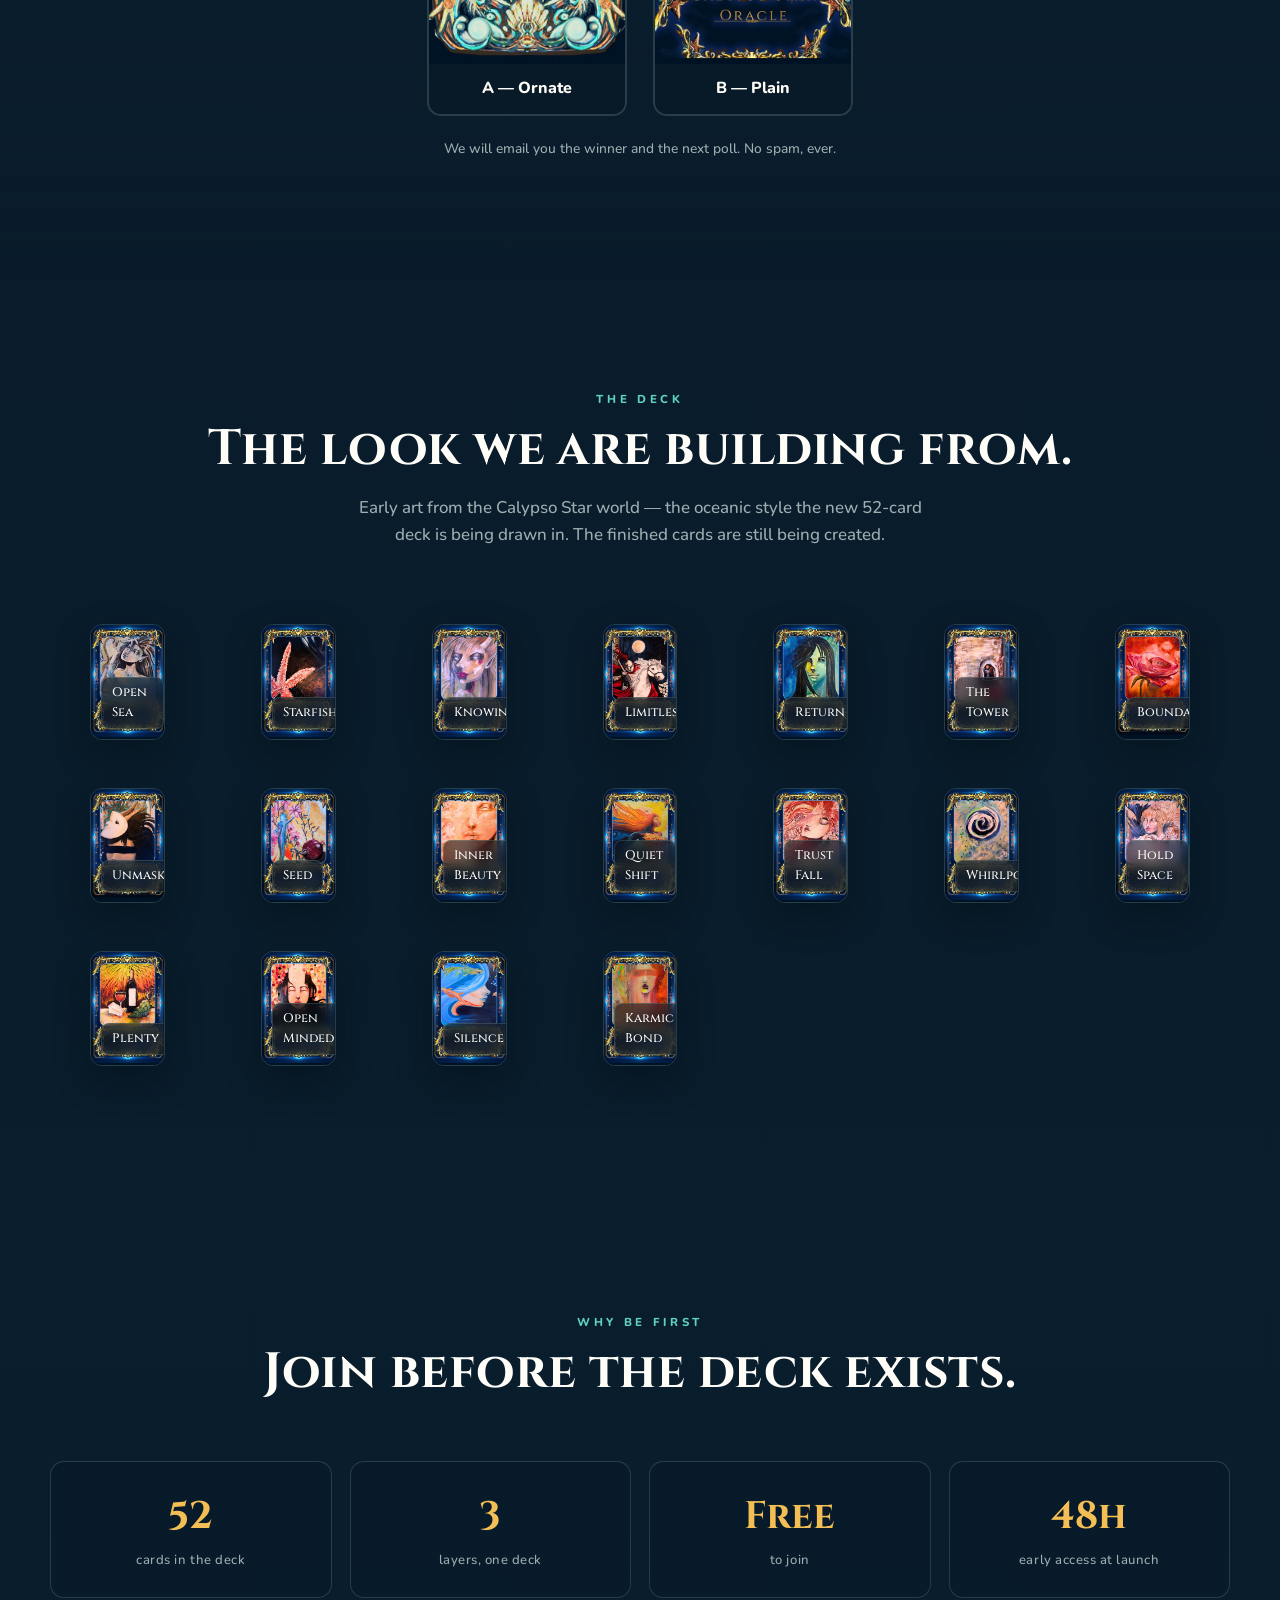
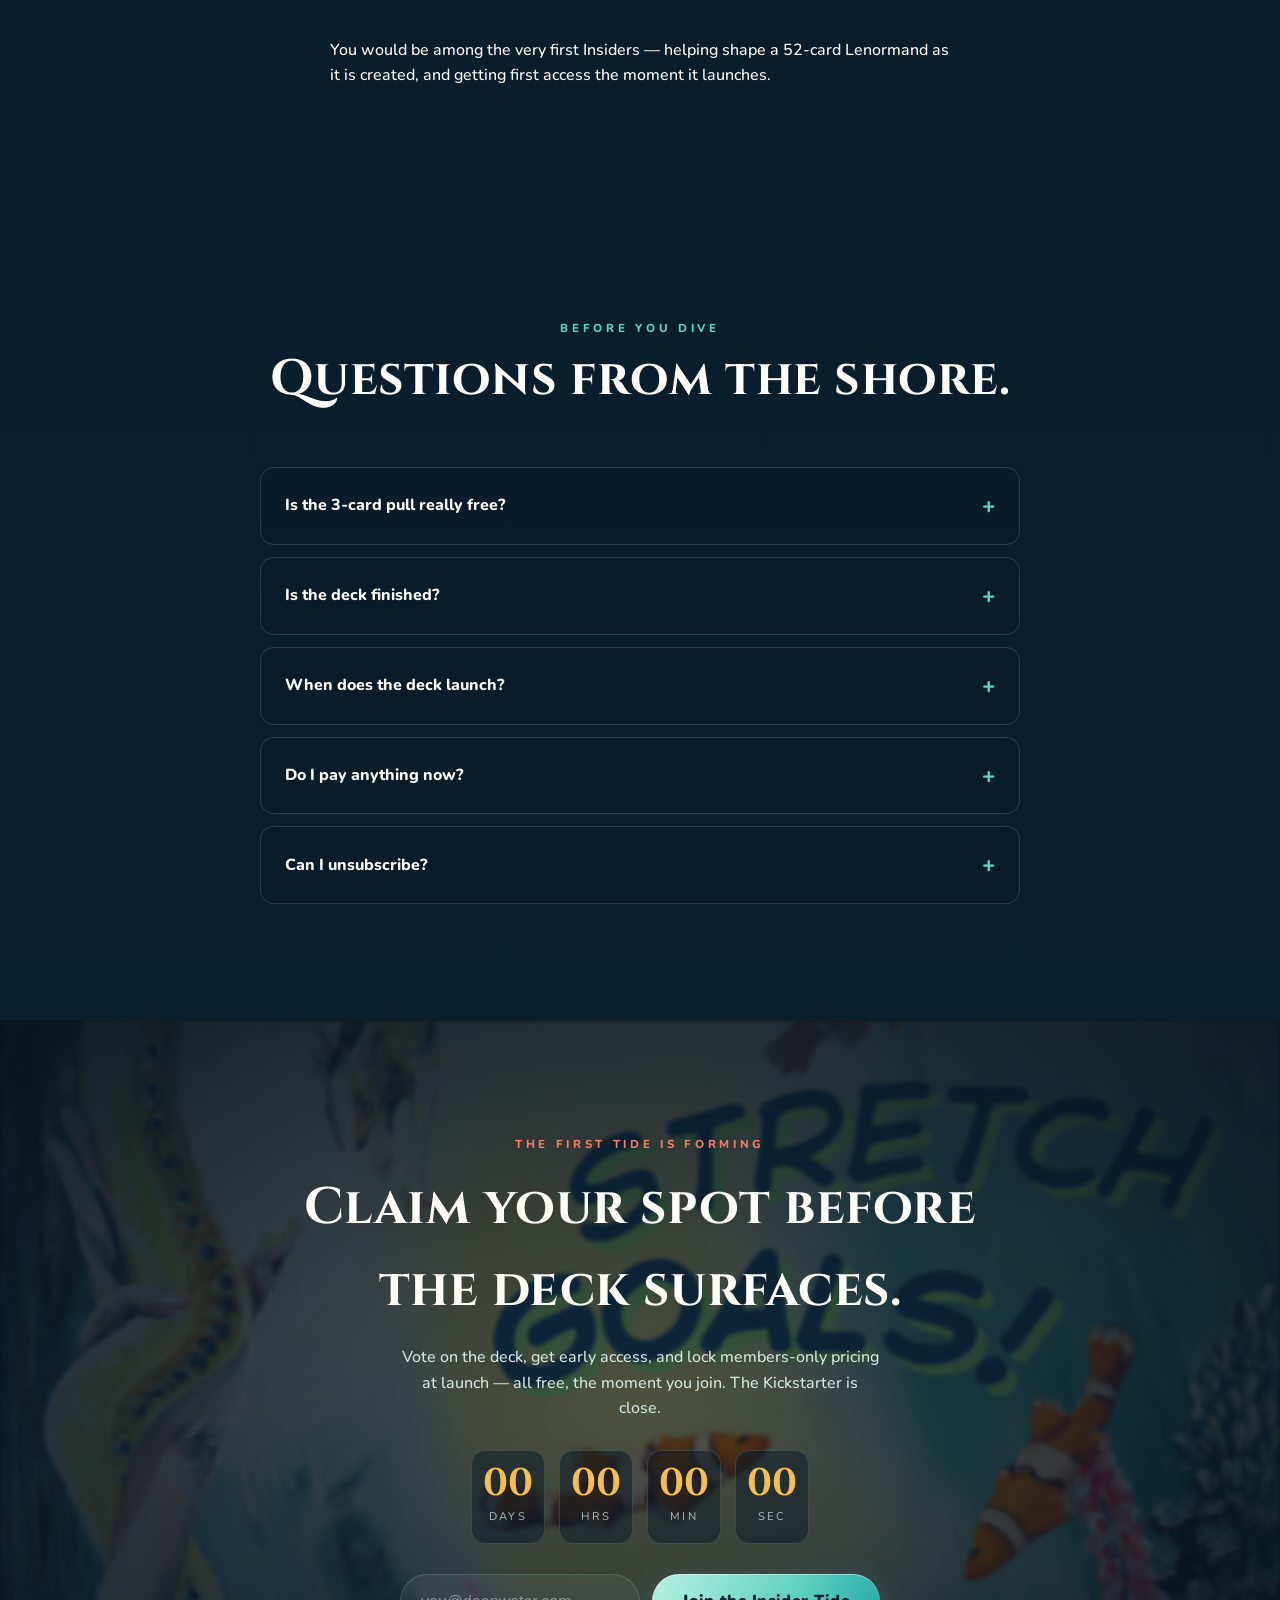
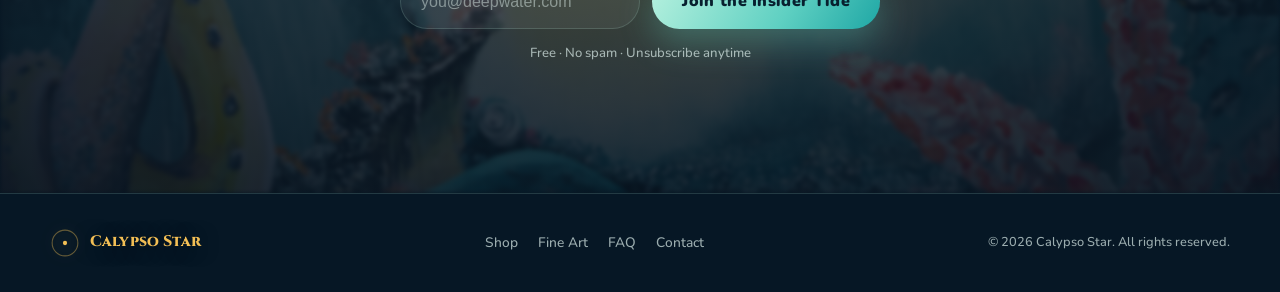
==== commit 550fd399: "Drop the self-referential no-inflated-numbers line" ====
--- a/funnel/index.html
+++ b/funnel/index.html
@@ -200,7 +200,7 @@
       <div><b>Free</b><span>to join</span></div>
       <div><b>48h</b><span>early access at launch</span></div>
     </div>
-        <p class="lede" style="max-width:62ch;margin:0 auto;">No inflated numbers here. You would be among the very first Insiders — helping shape a 52-card Lenormand before it exists, and getting first access when it launches.</p>
+        <p class="lede" style="max-width:62ch;margin:0 auto;">You would be among the very first Insiders — helping shape a 52-card Lenormand as it is created, and getting first access the moment it launches.</p>
   </section>
 
   <!-- TIERS -->
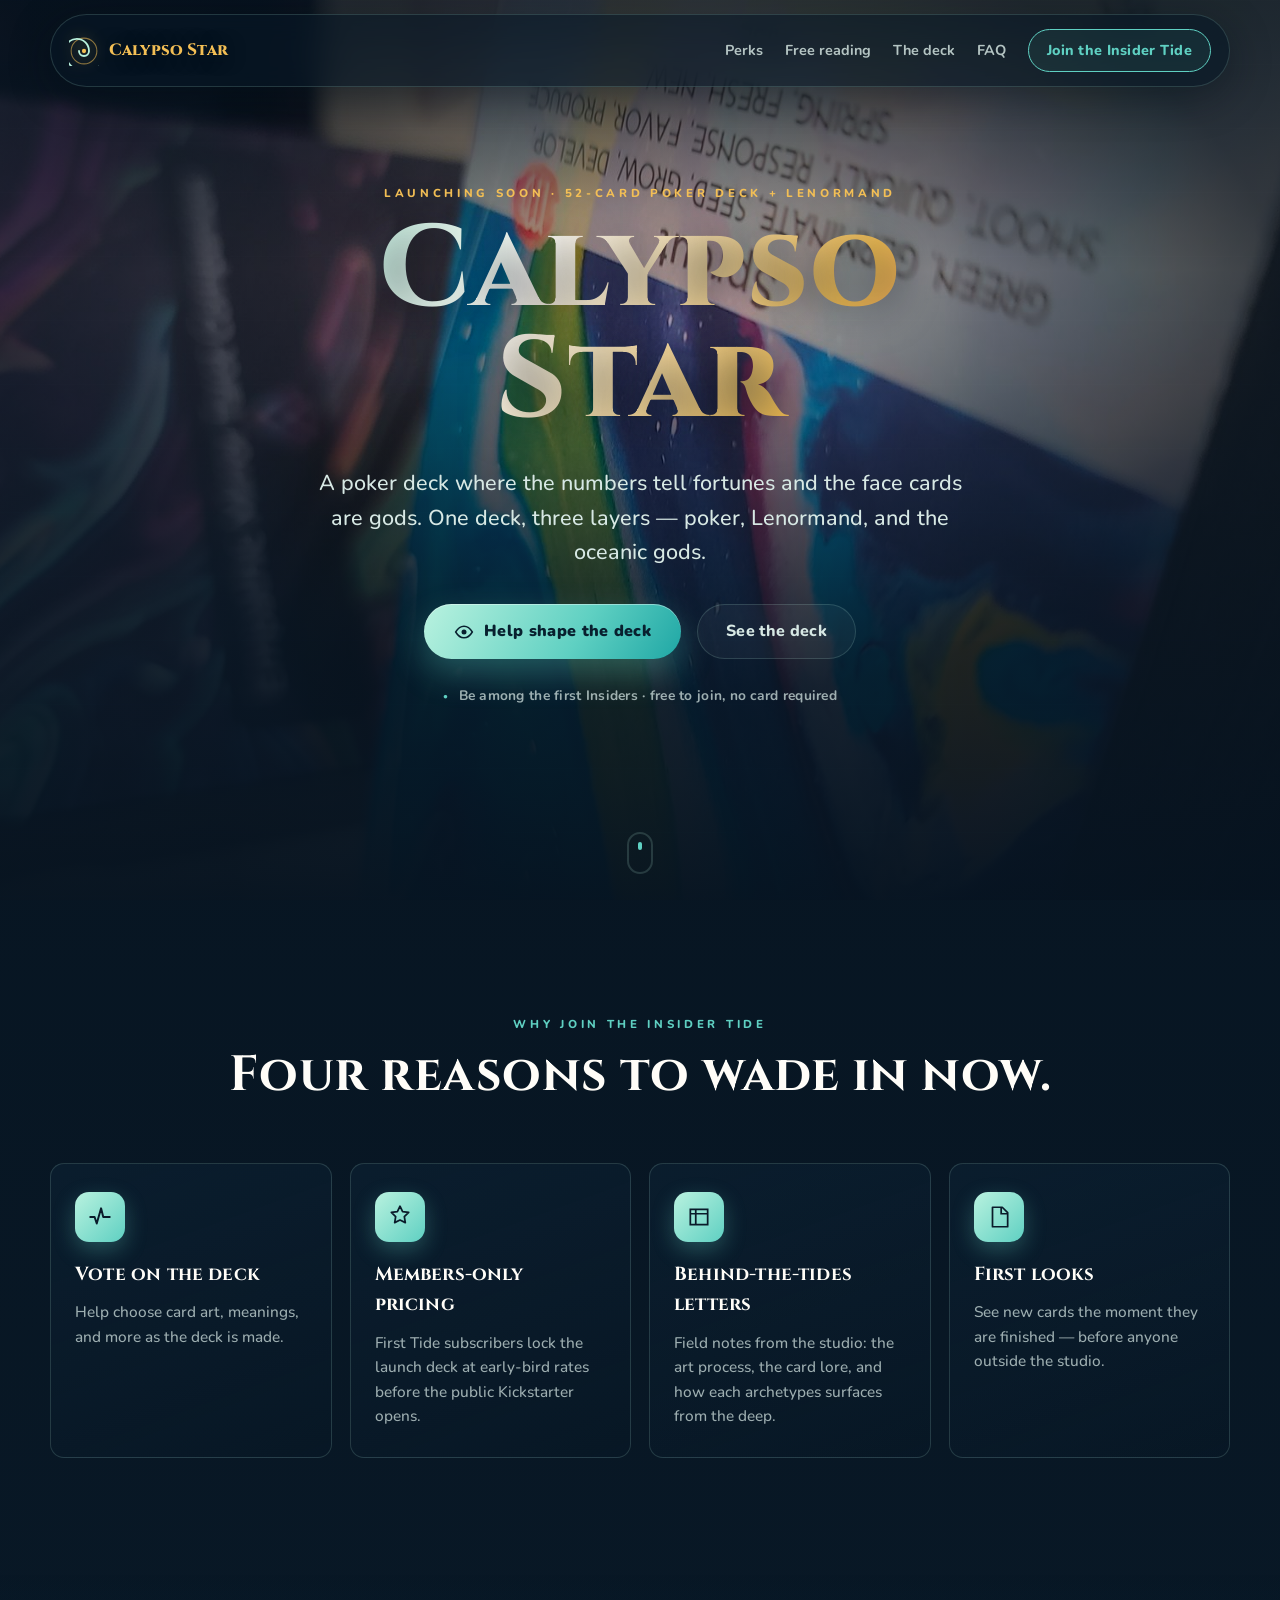
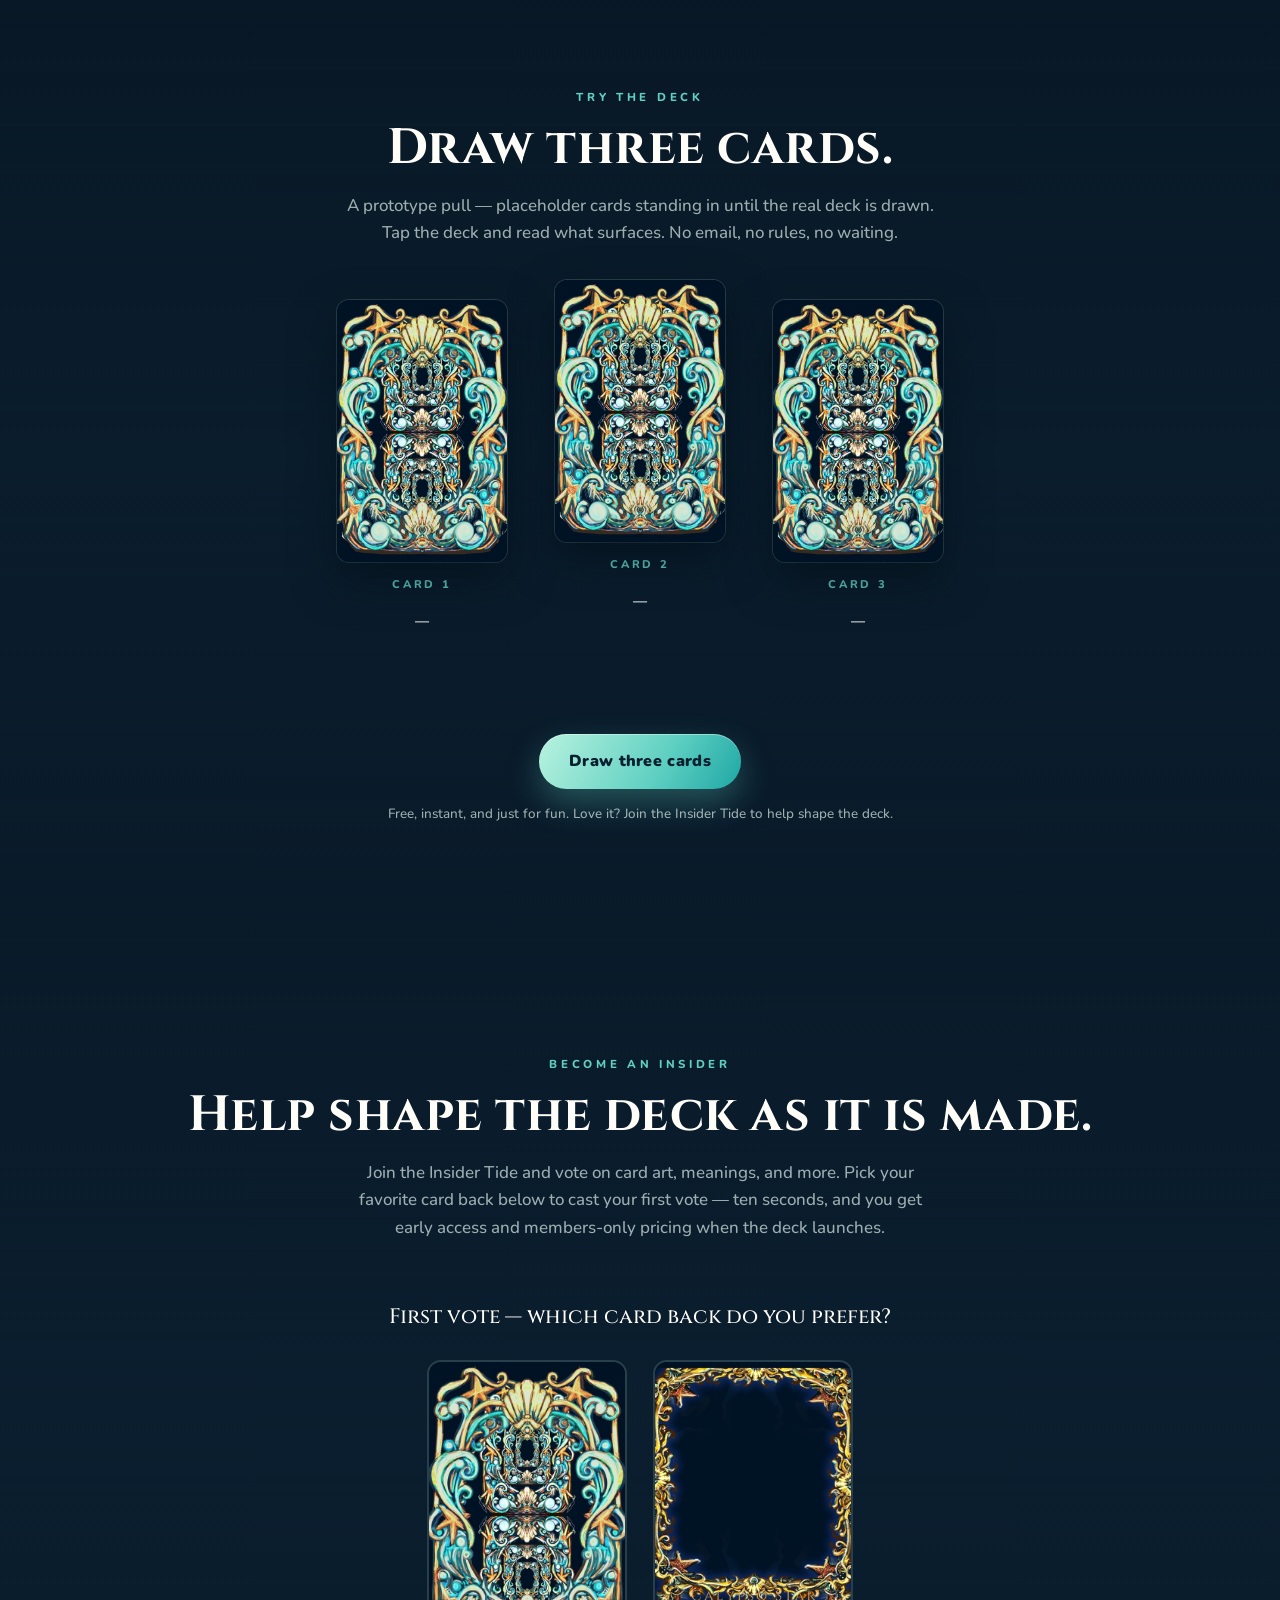
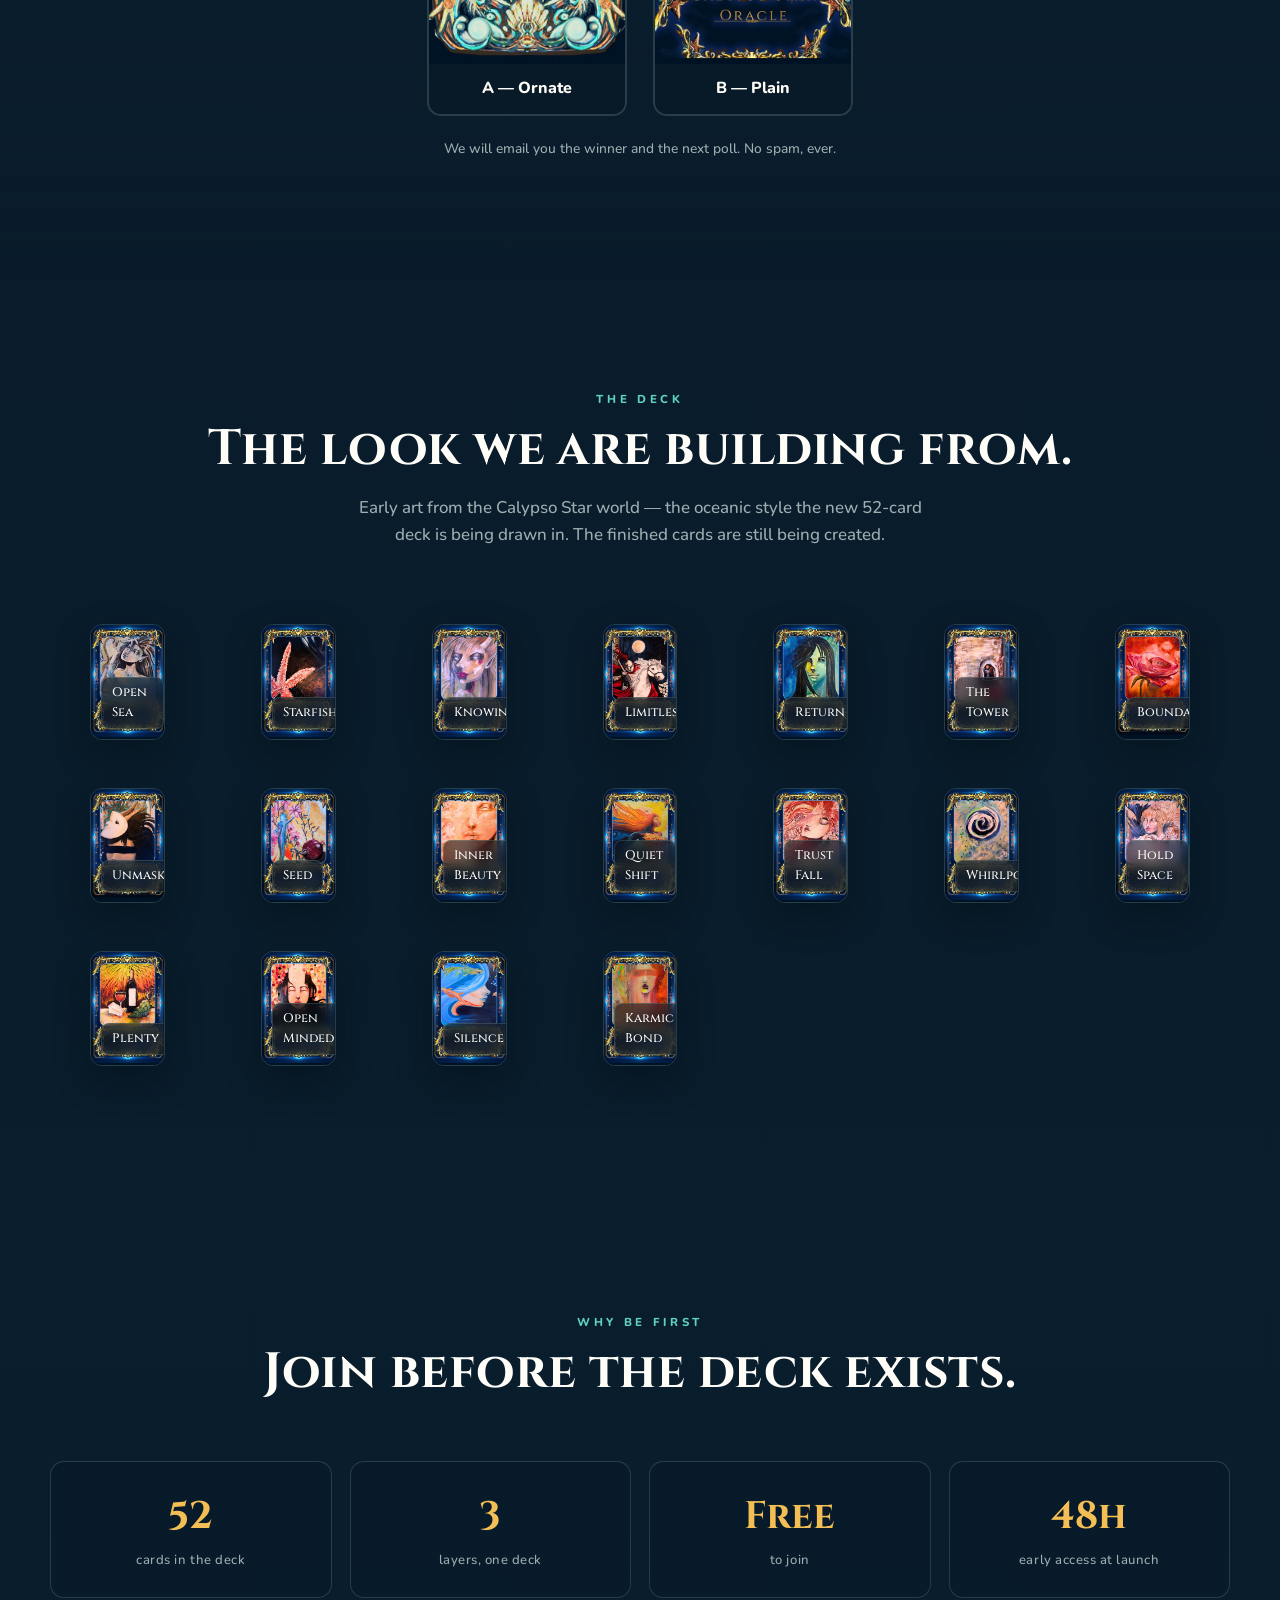
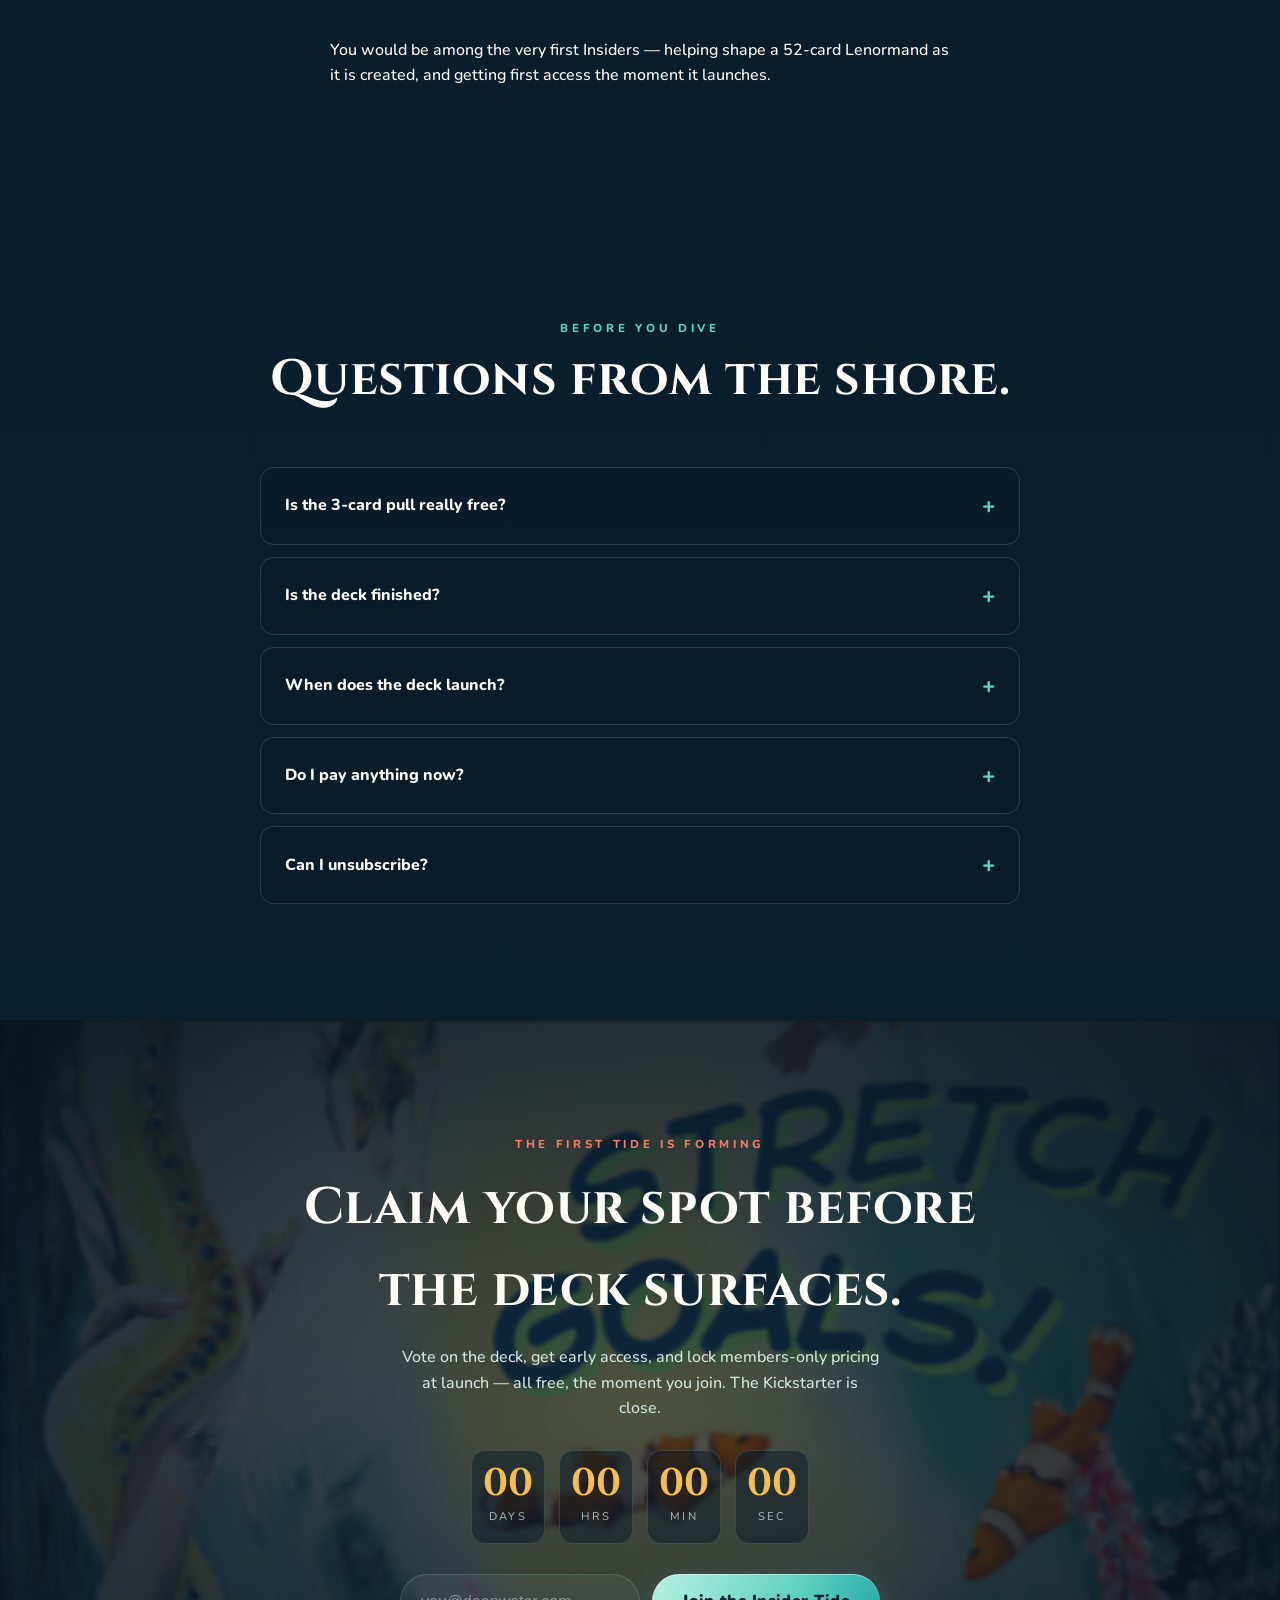
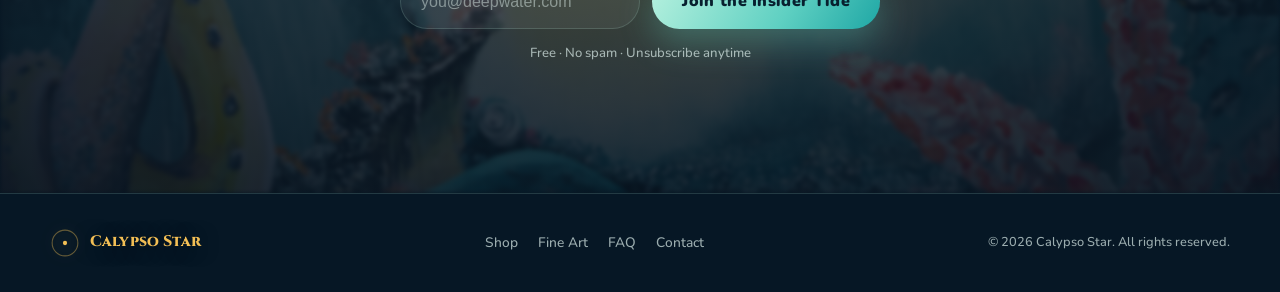
==== commit 6b5a6b91: "Simplify the draw: bookless 3-card pull, no scoring/reversals/verdict" ====
--- a/funnel/index.html
+++ b/funnel/index.html
@@ -106,49 +106,17 @@
   </section>
 
   <!-- LEAD MAGNET: GATED READING -->
-      <section class="reading" id="draw" aria-labelledby="draw-title">
+          <section class="reading" id="draw" aria-labelledby="draw-title">
     <div class="section-head reveal">
       <p class="eyebrow">Try the deck</p>
-      <h2 id="draw-title">Try a 3-card pull.</h2>
-      <p class="section-lede">A prototype pull — these are placeholder cards standing in until the real deck is drawn. Tap the deck and feel how a reading will go. No email, no waiting.</p>
-    </div>
-
+      <h2 id="draw-title">Draw three cards.</h2>
+      <p class="section-lede">A prototype pull — placeholder cards standing in until the real deck is drawn. Tap the deck and read what surfaces. No email, no rules, no waiting.</p>
+    </div>
     <div class="reading-stage reveal" id="reading-stage">
-      <article class="r-card" data-pos="0" style="--lift:-6px">
-        <button class="r-card-btn" type="button" aria-label="Draw card 1">
-          <span class="r-inner">
-            <img class="r-face r-back" src="assets/card-back-ornate.jpg" alt="" />
-            <img class="r-face r-front" data-front alt="" />
-          </span>
-        </button>
-        <p class="r-label">Card 1</p>
-        <h3 class="r-name" data-name>—</h3>
-        <p class="r-msg" data-msg></p>
-      </article>
-      <article class="r-card" data-pos="1" style="--lift:-26px">
-        <button class="r-card-btn" type="button" aria-label="Draw card 2">
-          <span class="r-inner">
-            <img class="r-face r-back" src="assets/card-back-ornate.jpg" alt="" />
-            <img class="r-face r-front" data-front alt="" />
-          </span>
-        </button>
-        <p class="r-label">Card 2</p>
-        <h3 class="r-name" data-name>—</h3>
-        <p class="r-msg" data-msg></p>
-      </article>
-      <article class="r-card" data-pos="2" style="--lift:-6px">
-        <button class="r-card-btn" type="button" aria-label="Draw card 3">
-          <span class="r-inner">
-            <img class="r-face r-back" src="assets/card-back-ornate.jpg" alt="" />
-            <img class="r-face r-front" data-front alt="" />
-          </span>
-        </button>
-        <p class="r-label">Card 3</p>
-        <h3 class="r-name" data-name>—</h3>
-        <p class="r-msg" data-msg></p>
-      </article>
-    </div>
-
+      <article class="r-card" data-pos="0" style="--lift:-6px"><button class="r-card-btn" type="button" aria-label="Draw card 1"><span class="r-inner"><img class="r-face r-back" src="assets/card-back-ornate.jpg" alt="" /><img class="r-face r-front" data-front alt="" /></span></button><p class="r-label">Card 1</p><h3 class="r-name" data-name>—</h3><p class="r-msg" data-msg></p></article>
+      <article class="r-card" data-pos="1" style="--lift:-26px"><button class="r-card-btn" type="button" aria-label="Draw card 2"><span class="r-inner"><img class="r-face r-back" src="assets/card-back-ornate.jpg" alt="" /><img class="r-face r-front" data-front alt="" /></span></button><p class="r-label">Card 2</p><h3 class="r-name" data-name>—</h3><p class="r-msg" data-msg></p></article>
+      <article class="r-card" data-pos="2" style="--lift:-6px"><button class="r-card-btn" type="button" aria-label="Draw card 3"><span class="r-inner"><img class="r-face r-back" src="assets/card-back-ornate.jpg" alt="" /><img class="r-face r-front" data-front alt="" /></span></button><p class="r-label">Card 3</p><h3 class="r-name" data-name>—</h3><p class="r-msg" data-msg></p></article>
+    </div>
     <div class="reading-cta reveal" id="reading-cta">
       <button class="primary-cta" type="button" id="draw-cards">Draw three cards</button>
       <p class="reading-note">Free, instant, and just for fun. Love it? <a href="#vote">Join the Insider Tide</a> to help shape the deck.</p>
